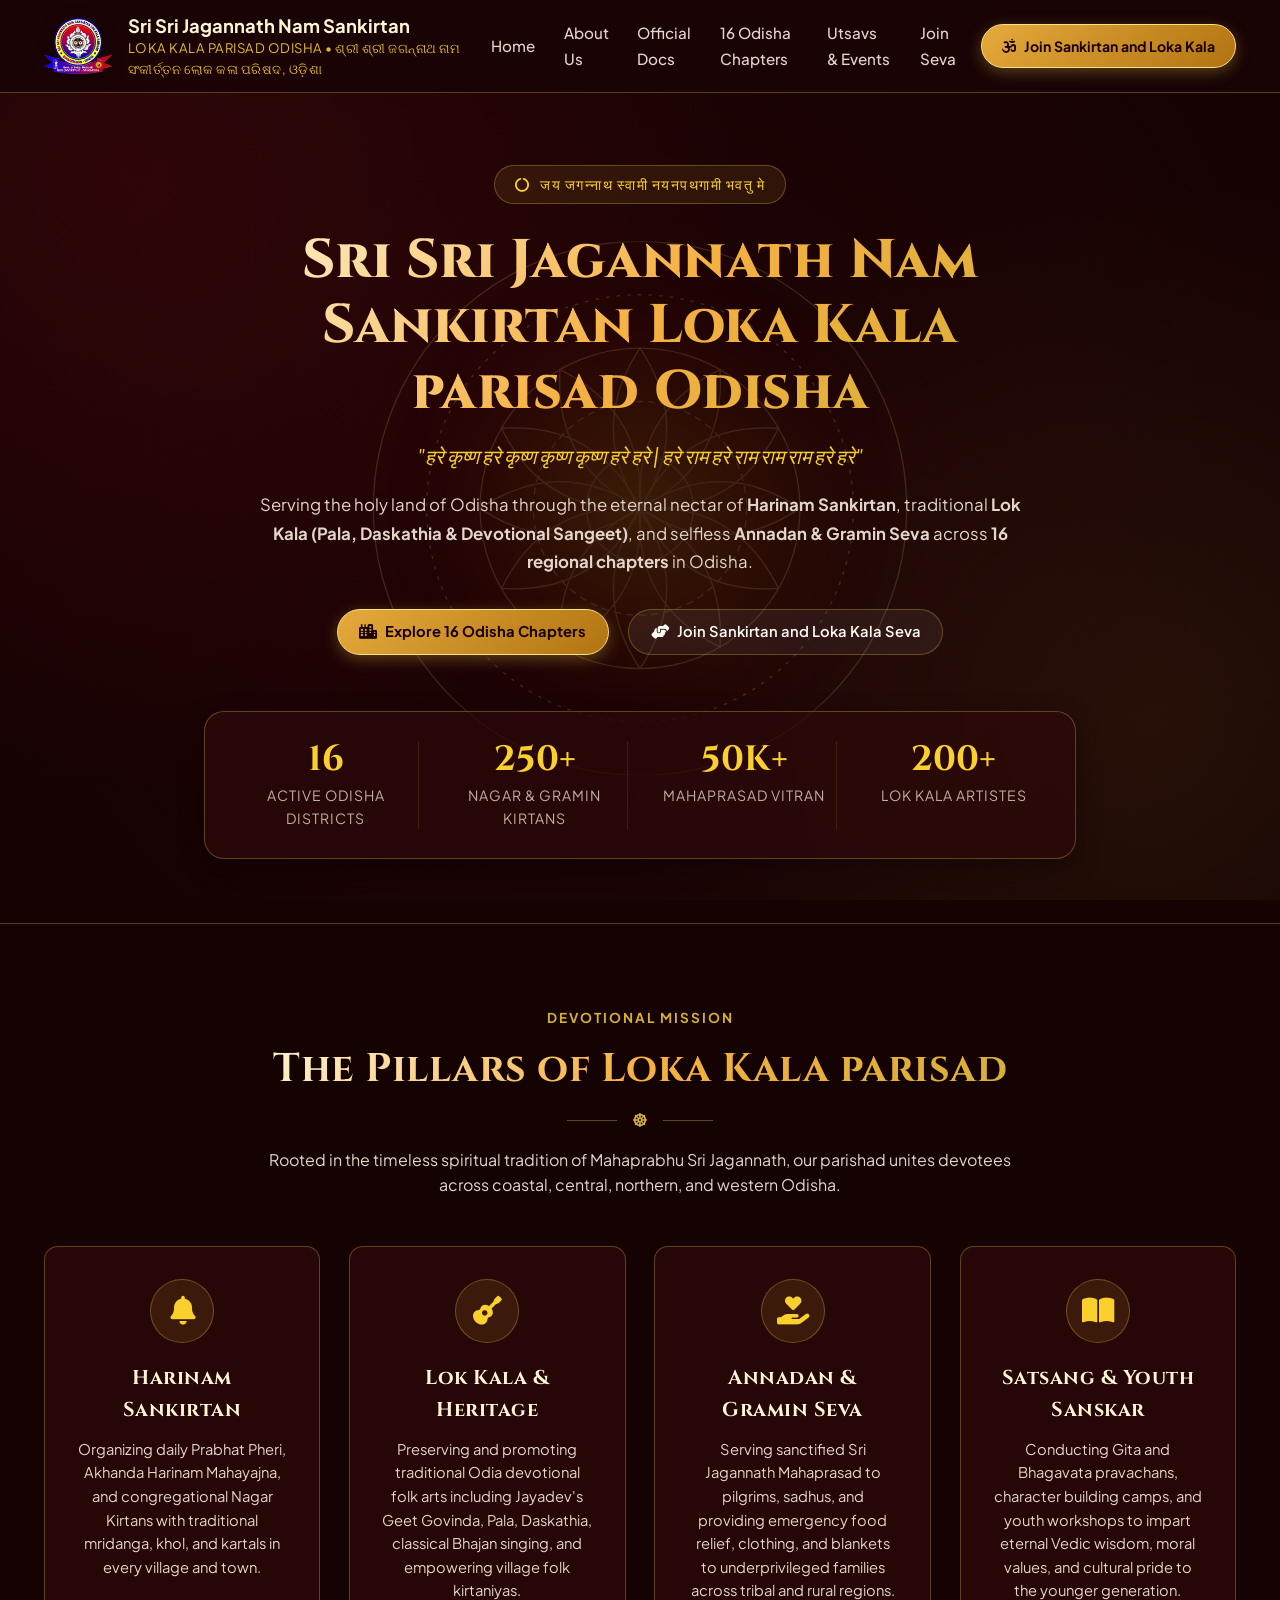
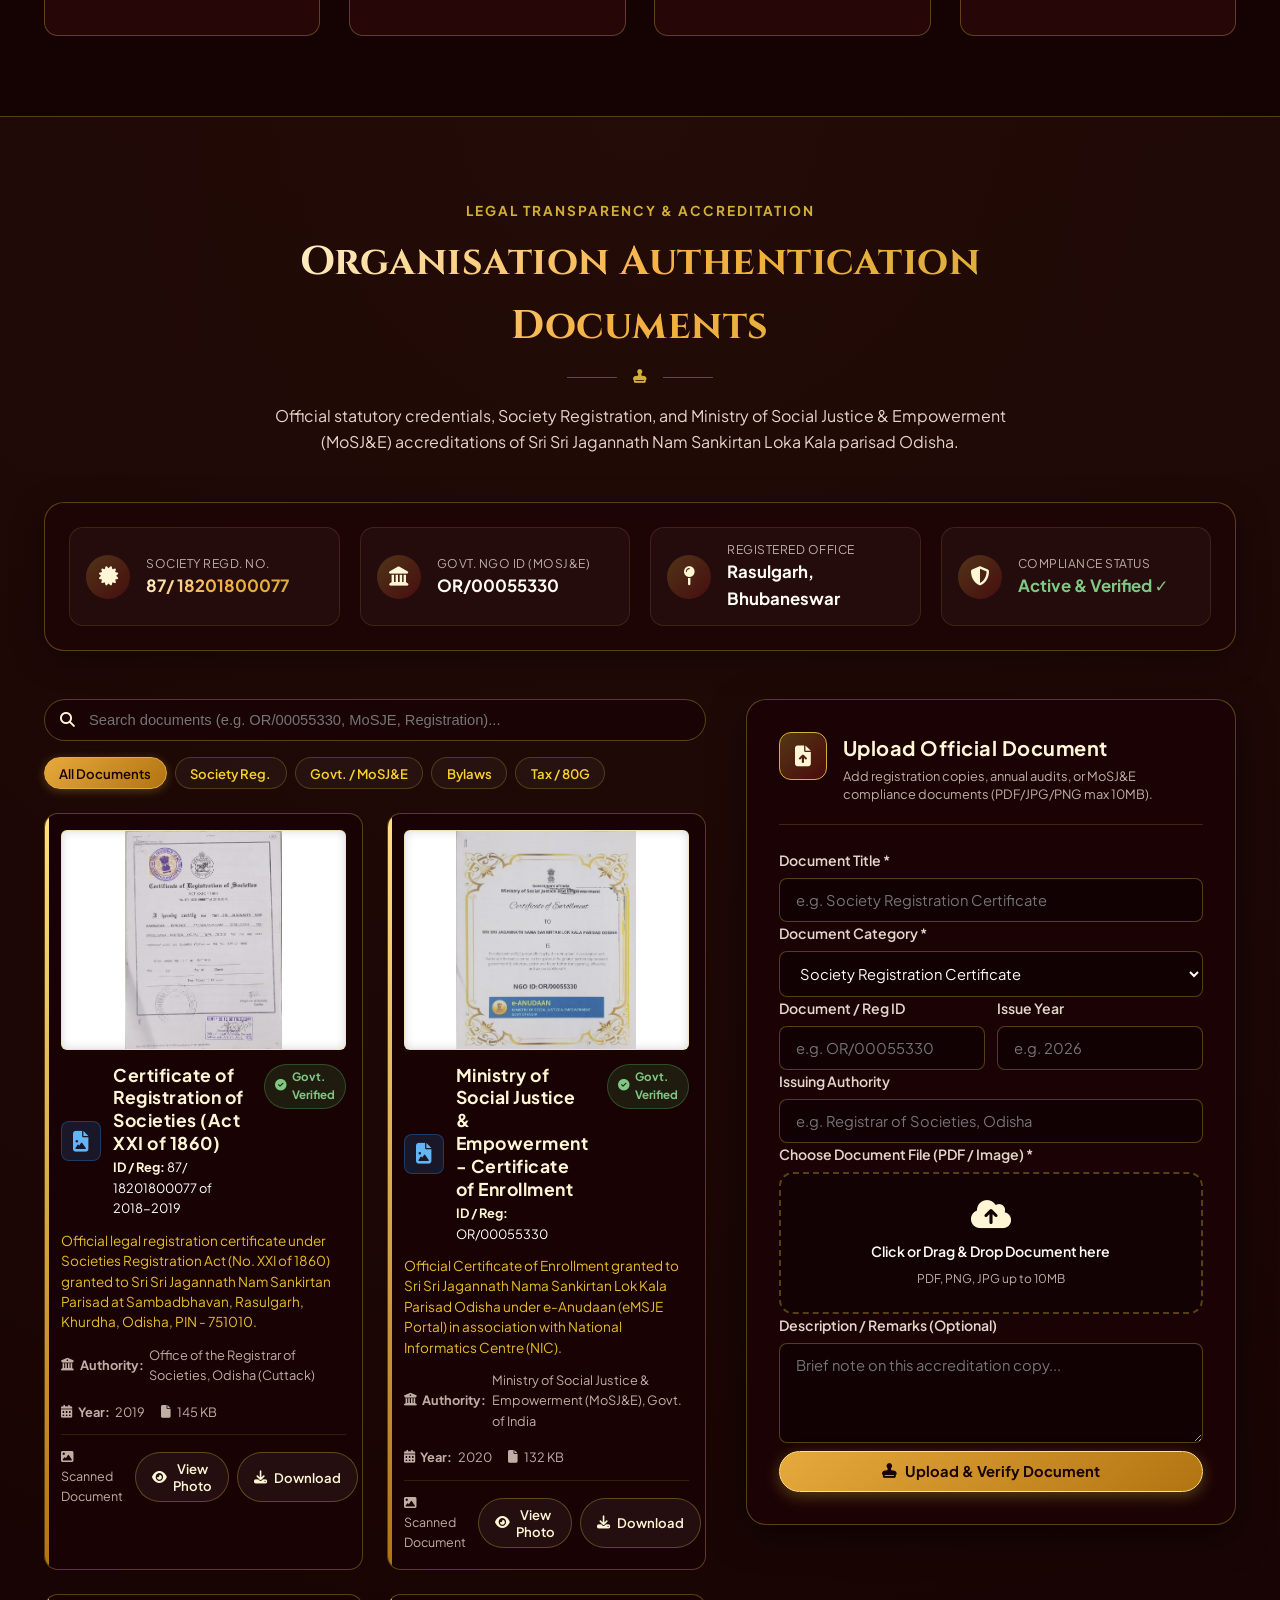
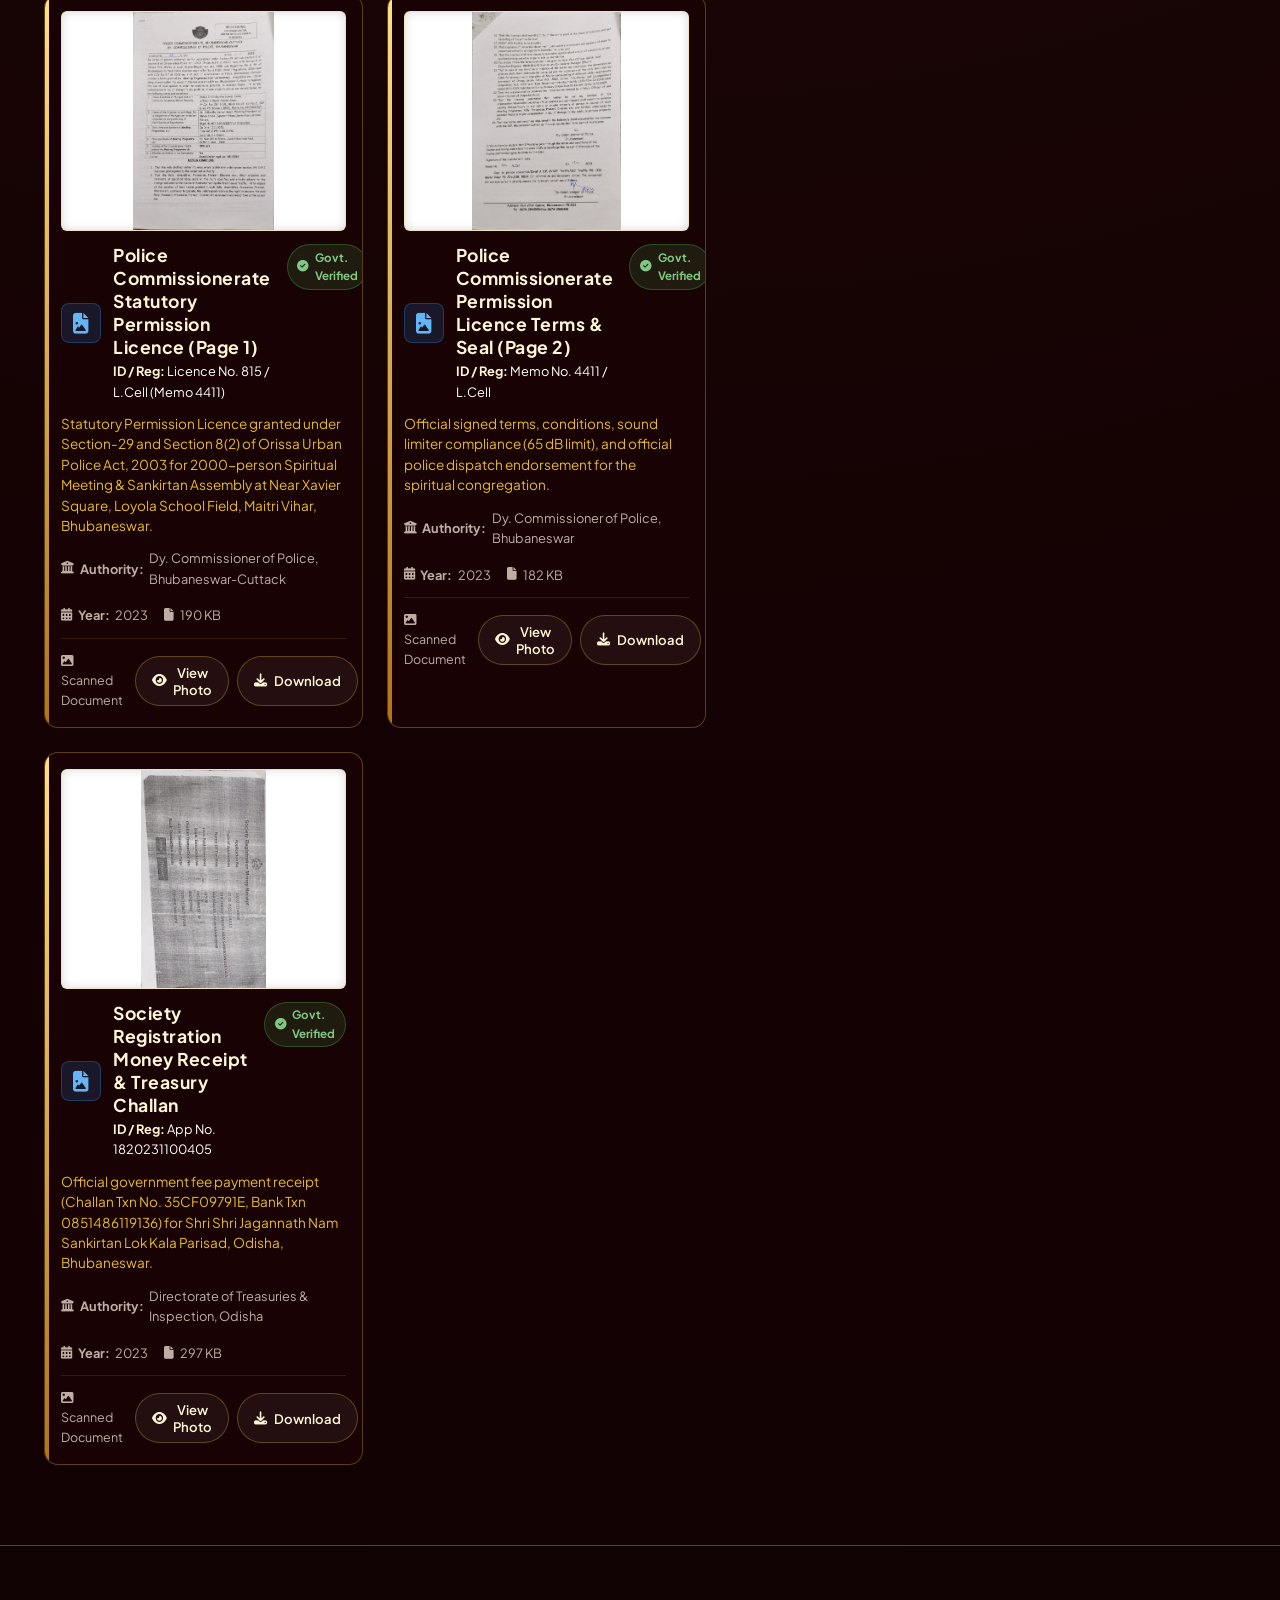
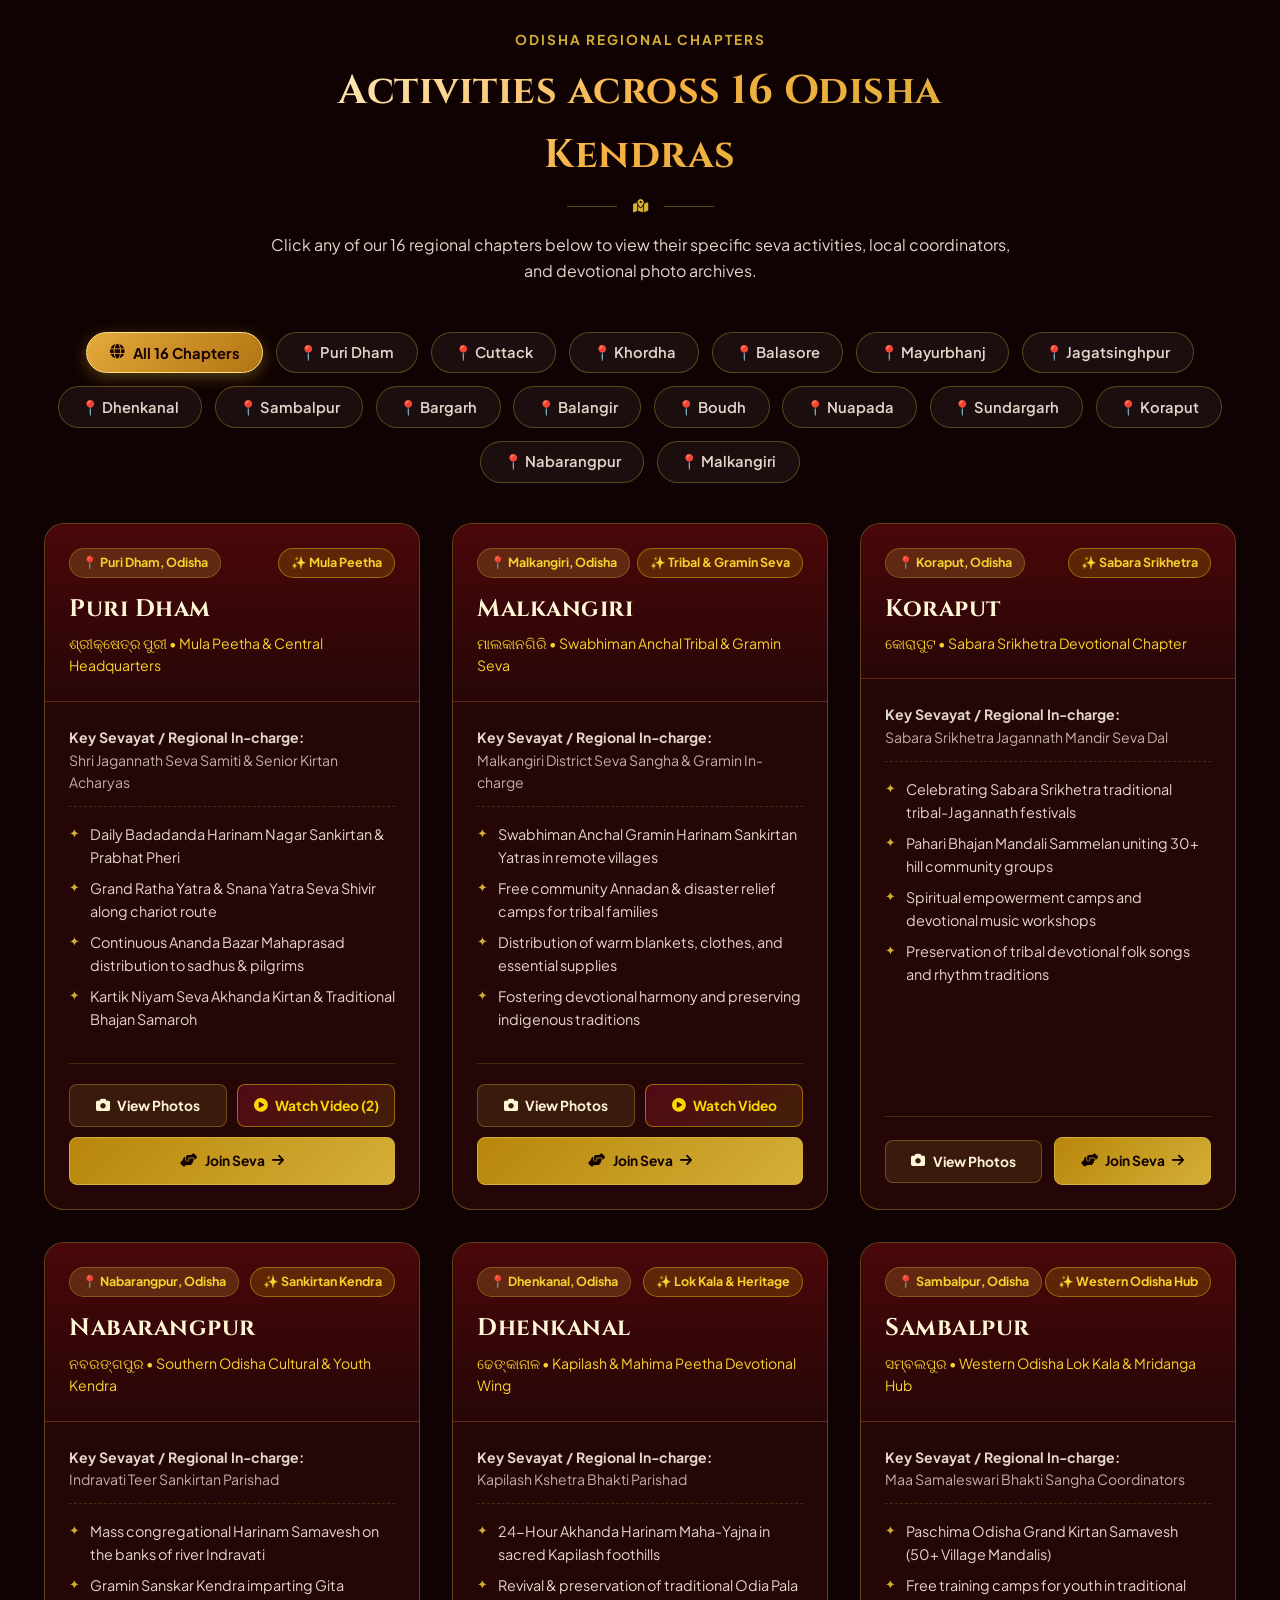
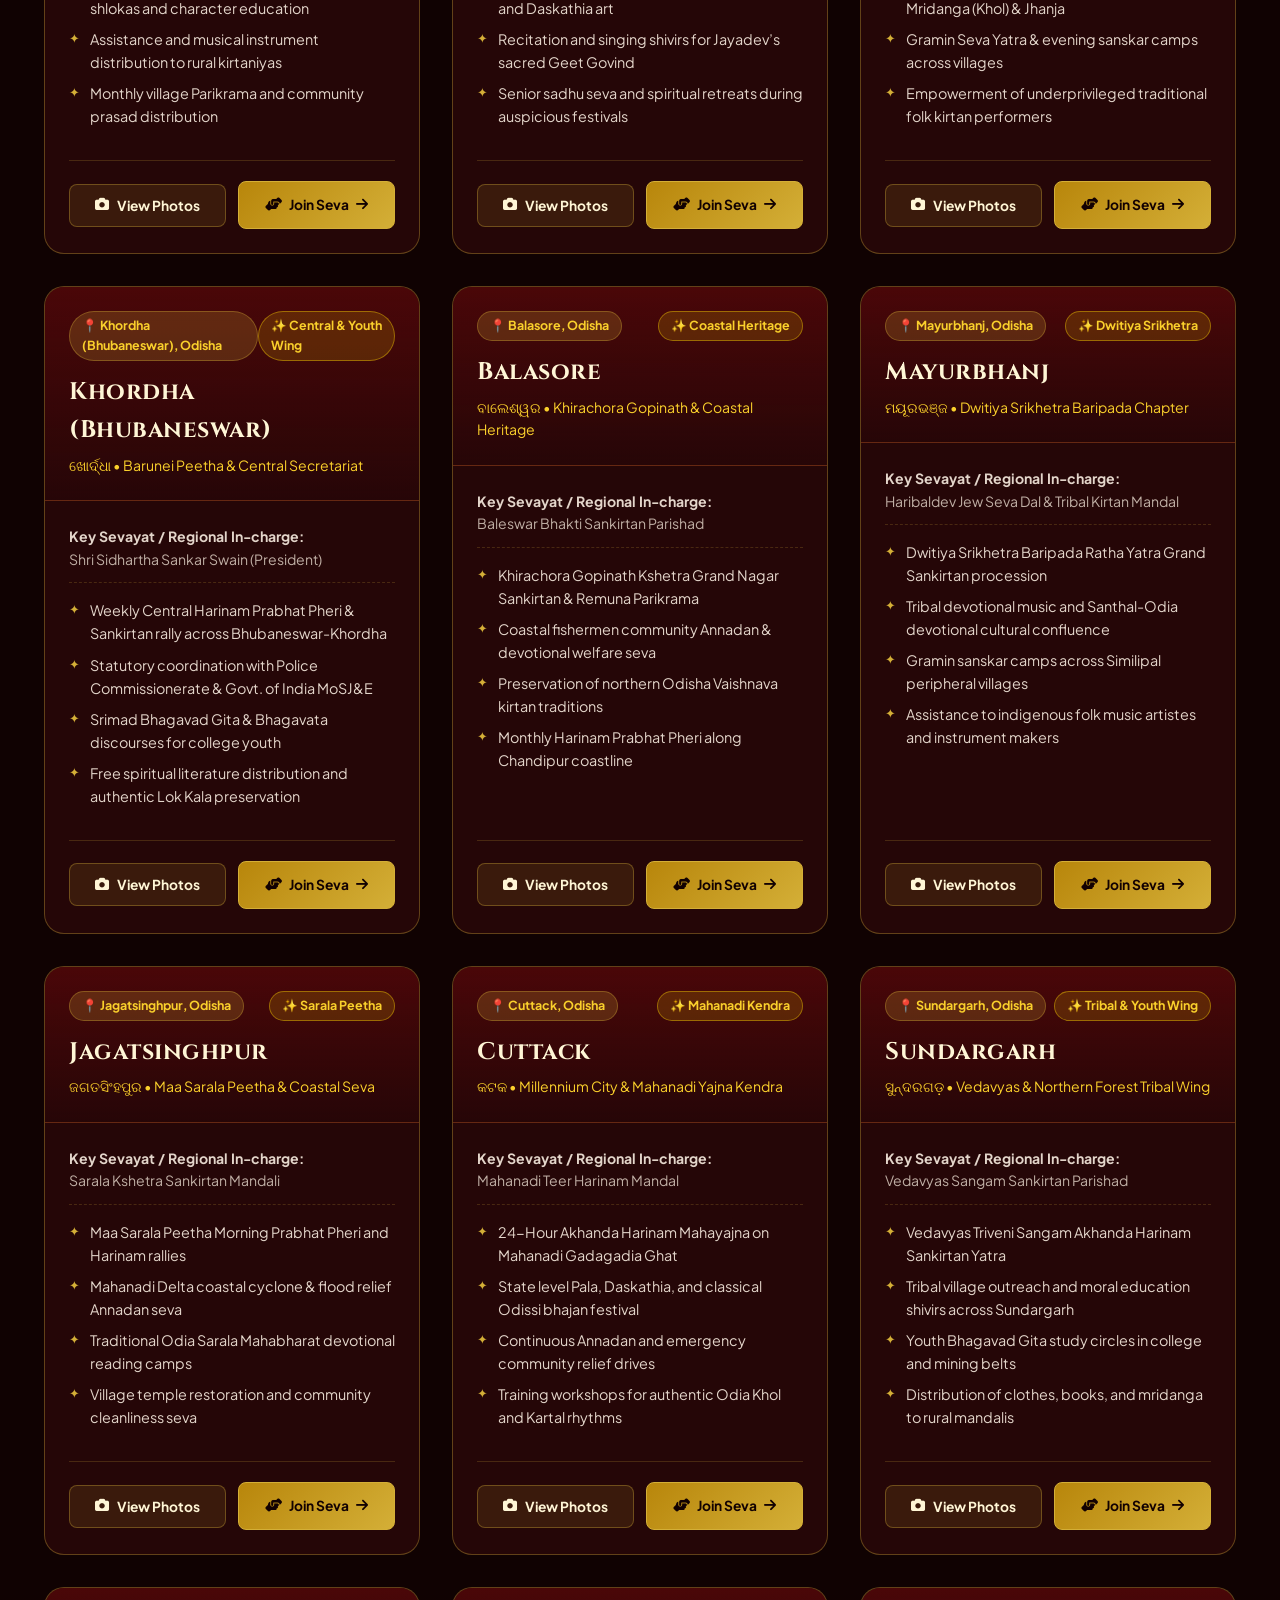
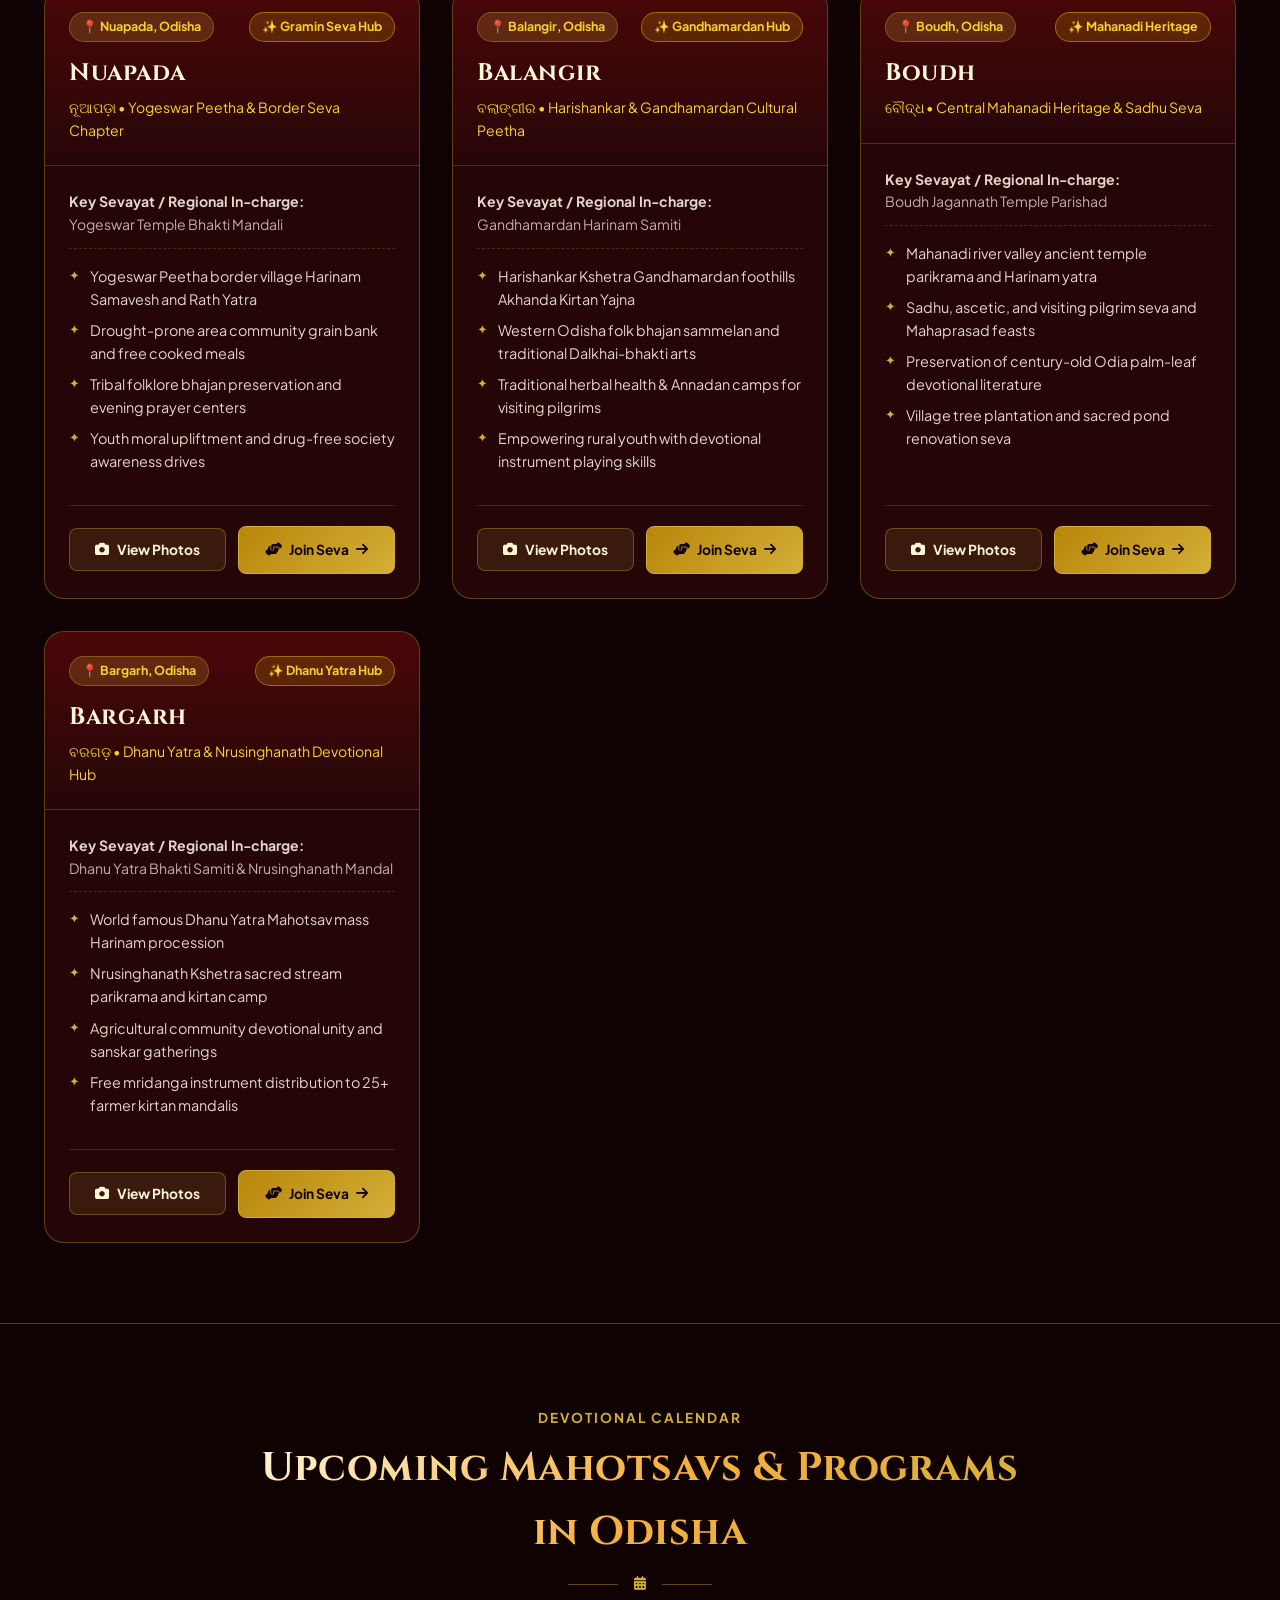
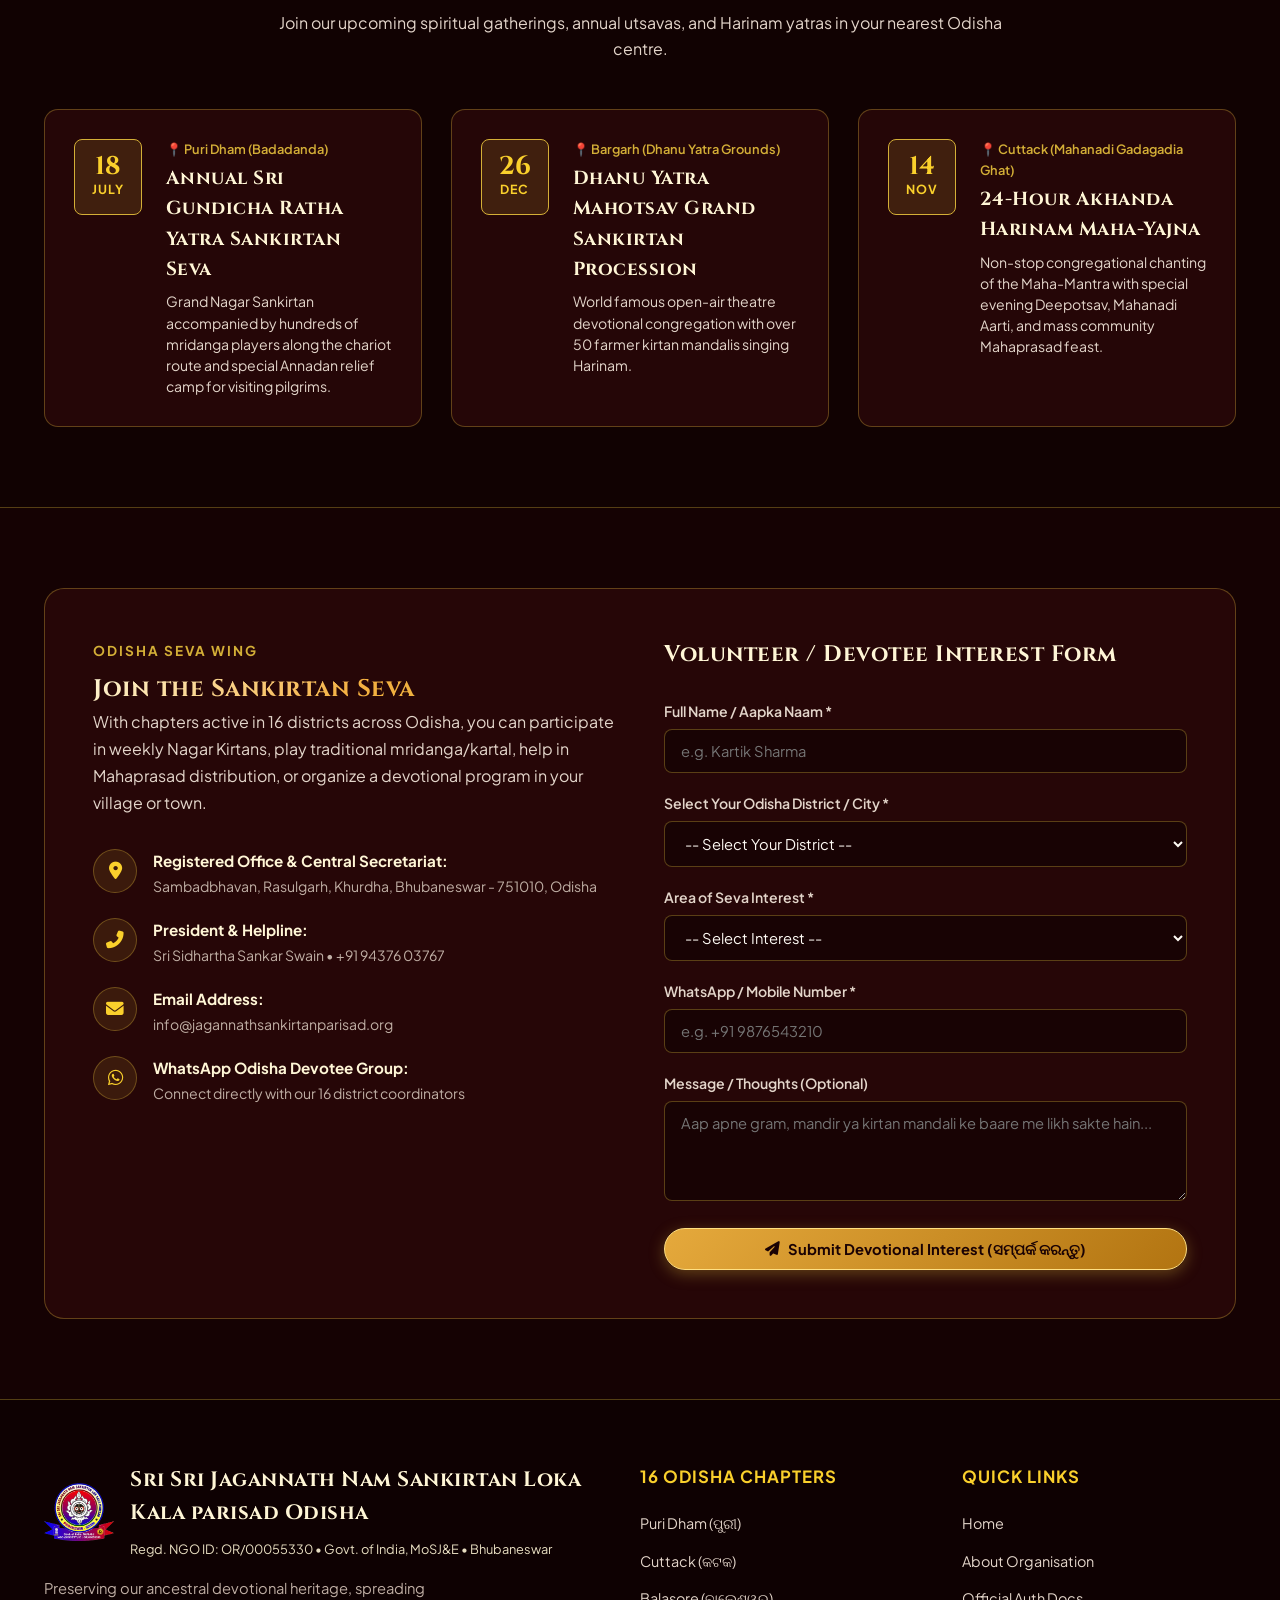
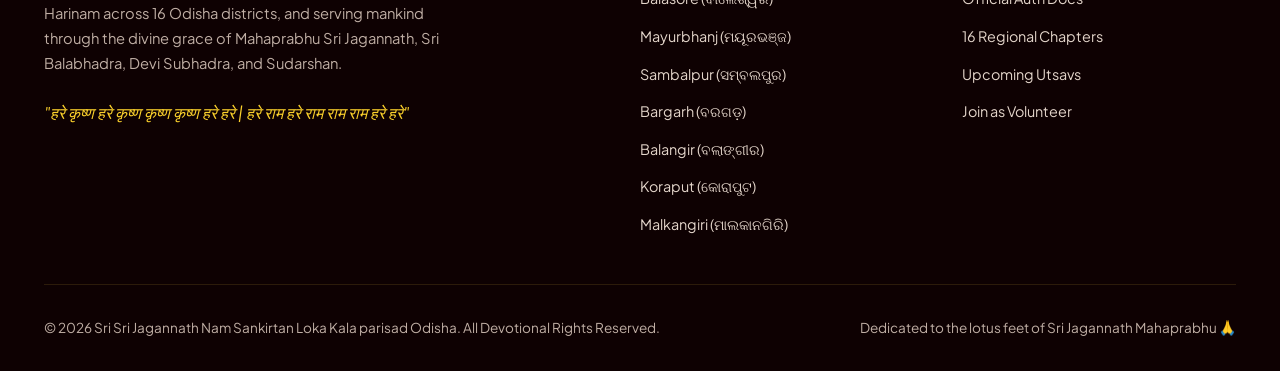
==== src/main/resources/static/index.html @ e6aefb95 "Initial commit: Sri Sri Jagannath Nam Sankirtan Loka Kala Parisad Odisha portal with 16 districts, a" ====
<!DOCTYPE html>
<html lang="en">
<head>
  <meta charset="UTF-8">
  <meta name="viewport" content="width=device-width, initial-scale=1.0">
  <meta name="description" content="Sri Sri Jagannath Nam Sankirtan Loka Kala parisad Odisha - Spiritual organisation catalogue showcasing Harinam Sankirtan, traditional Lok Kala, and community seva across 16 Odisha districts (Puri, Malkangiri, Koraput, Nabarangpur, Dhenkanal, Sambalpur, Khordha, Balasore, Mayurbhanj, Jagatsinghpur, Cuttack, Sundargarh, Nuapada, Balangir, Boudh, Bargarh).">
  <meta name="keywords" content="Jagannath, Sankirtan, Loka Kala, Odisha, Puri, Malkangiri, Koraput, Nabarangpur, Dhenkanal, Sambalpur, Khordha, Balasore, Mayurbhanj, Jagatsinghpur, Cuttack, Sundargarh, Nuapada, Balangir, Boudh, Bargarh">
  <meta http-equiv="Cache-Control" content="no-cache, no-store, must-revalidate">
  <meta http-equiv="Pragma" content="no-cache">
  <meta http-equiv="Expires" content="0">
  <title>Sri Sri Jagannath Nam Sankirtan Loka Kala parisad Odisha | 16 Odisha Chapters</title>
  
  <!-- Favicon -->
  <link rel="icon" type="image/png" href="assets/icons/official-logo.png">

  <!-- Google Fonts: Cinzel & Plus Jakarta Sans -->
  <link rel="preconnect" href="https://fonts.googleapis.com">
  <link rel="preconnect" href="https://fonts.gstatic.com" crossorigin>
  <link href="https://fonts.googleapis.com/css2?family=Cinzel:wght@600;700;800;900&family=Plus+Jakarta+Sans:wght@400;500;600;700&display=swap" rel="stylesheet">

  <!-- FontAwesome 6 for Icons -->
  <link rel="stylesheet" href="https://cdnjs.cloudflare.com/ajax/libs/font-awesome/6.5.1/css/all.min.css" integrity="sha512-DTOQO9RWCH3ppGqcWaEA1BIZOC6xxalwEsw9c2QQeAIftl+Vegovlnee1c9QX4TctnWMn13TZye+giMm8e2LwA==" crossorigin="anonymous" referrerpolicy="no-referrer" />

  <!-- Core Stylesheet -->
  <link rel="stylesheet" href="css/styles.css?v=20261108h">
</head>
<body>

  <!-- ======================================================================
       Site Header & Navigation
       ====================================================================== -->
  <header class="site-header" id="siteHeader">
    <div class="container header-inner">
      <a href="#home" class="brand-wrapper" aria-label="Sri Sri Jagannath Nam Sankirtan Loka Kala parisad Odisha Homepage">
        <img src="assets/icons/official-logo.png" alt="Sri Sri Jagannath Nam Sankirtan Lok Kala Parisad Odisha Emblem" class="brand-logo" width="68" height="56">
        <div class="brand-text-col">
          <span class="brand-title">Sri Sri Jagannath Nam Sankirtan</span>
          <span class="brand-subtitle">LOKA KALA PARISAD ODISHA • ଶ୍ରୀ ଶ୍ରୀ ଜଗନ୍ନାଥ ନାମ ସଂକୀର୍ତ୍ତନ ଲୋକ କଳା ପରିଷଦ, ଓଡ଼ିଶା</span>
        </div>
      </a>

      <!-- Desktop & Mobile Navigation Links -->
      <nav class="site-nav">
        <ul class="nav-links" id="navLinks">
          <li><a href="#home" class="nav-link">Home</a></li>
          <li><a href="#about" class="nav-link">About Us</a></li>
          <li><a href="#documents" class="nav-link">Official Docs</a></li>
          <li><a href="#cities" class="nav-link">16 Odisha Chapters</a></li>
          <li><a href="#events" class="nav-link">Utsavs & Events</a></li>
          <li><a href="#contact" class="nav-link">Join Seva</a></li>
        </ul>
      </nav>

      <div class="header-actions">
        <a href="#contact" class="btn-primary">
          <i class="fas fa-om"></i>
          <span>Join Sankirtan and Loka Kala</span>
        </a>
        <button type="button" class="mobile-menu-btn" id="mobileMenuBtn" aria-label="Toggle navigation menu">
          <i class="fas fa-bars"></i>
        </button>
      </div>
    </div>
  </header>

  <!-- ======================================================================
       Hero Section
       ====================================================================== -->
  <section class="hero-section" id="home">
    <img src="assets/images/hero-mandala.svg" alt="Sacred Mandala Background" class="hero-background-mandala" aria-hidden="true">

    <div class="container hero-content">
      <div class="sacred-badge">
        <i class="fas fa-circle-notch fa-spin"></i>
        <span>जय जगन्नाथ स्वामी नयनपथगामी भवतु मे</span>
      </div>

      <h1 class="hero-title text-gradient-gold">
        Sri Sri Jagannath Nam Sankirtan Loka Kala parisad Odisha
      </h1>

      <p class="hero-subhead">
        "हरे कृष्ण हरे कृष्ण कृष्ण कृष्ण हरे हरे | हरे राम हरे राम राम राम हरे हरे"
      </p>

      <p class="hero-description">
        Serving the holy land of Odisha through the eternal nectar of 
        <strong>Harinam Sankirtan</strong>, traditional <strong>Lok Kala (Pala, Daskathia & Devotional Sangeet)</strong>, 
        and selfless <strong>Annadan & Gramin Seva</strong> across <strong>16 regional chapters</strong> in Odisha.
      </p>

      <div class="hero-buttons">
        <a href="#cities" class="btn-primary">
          <i class="fas fa-city"></i>
          <span>Explore 16 Odisha Chapters</span>
        </a>
        <a href="#contact" class="btn-secondary">
          <i class="fas fa-hands-helping"></i>
          <span>Join Sankirtan and Loka Kala Seva</span>
        </a>
      </div>

      <!-- Quick Stats Counter -->
      <div class="hero-stats">
        <div class="stat-item">
          <span class="stat-number">16</span>
          <span class="stat-label">Active Odisha Districts</span>
        </div>
        <div class="stat-item">
          <span class="stat-number">250+</span>
          <span class="stat-label">Nagar & Gramin Kirtans</span>
        </div>
        <div class="stat-item">
          <span class="stat-number">50K+</span>
          <span class="stat-label">Mahaprasad Vitran</span>
        </div>
        <div class="stat-item">
          <span class="stat-number">200+</span>
          <span class="stat-label">Lok Kala Artistes</span>
        </div>
      </div>
    </div>
  </section>

  <!-- ======================================================================
       Pillars of Kalaparisad (About Section)
       ====================================================================== -->
  <section class="about-section" id="about">
    <div class="container">
      <div class="section-header">
        <span class="section-tag">Devotional Mission</span>
        <h2 class="section-title text-gradient-gold">The Pillars of Loka Kala parisad</h2>
        <div class="section-divider">
          <span></span>
          <i class="fas fa-dharmachakra"></i>
          <span></span>
        </div>
        <p class="section-desc">
          Rooted in the timeless spiritual tradition of Mahaprabhu Sri Jagannath, our parishad unites devotees 
          across coastal, central, northern, and western Odisha.
        </p>
      </div>

      <div class="pillars-grid">
        <!-- Pillar 1 -->
        <div class="pillar-card">
          <div class="pillar-icon-box">
            <i class="fas fa-bell"></i>
          </div>
          <h3 class="pillar-title">Harinam Sankirtan</h3>
          <p class="pillar-desc">
            Organizing daily Prabhat Pheri, Akhanda Harinam Mahayajna, and congregational Nagar Kirtans with 
            traditional mridanga, khol, and kartals in every village and town.
          </p>
        </div>

        <!-- Pillar 2 -->
        <div class="pillar-card">
          <div class="pillar-icon-box">
            <i class="fas fa-guitar"></i>
          </div>
          <h3 class="pillar-title">Lok Kala & Heritage</h3>
          <p class="pillar-desc">
            Preserving and promoting traditional Odia devotional folk arts including Jayadev's Geet Govinda, 
            Pala, Daskathia, classical Bhajan singing, and empowering village folk kirtaniyas.
          </p>
        </div>

        <!-- Pillar 3 -->
        <div class="pillar-card">
          <div class="pillar-icon-box">
            <i class="fas fa-hand-holding-heart"></i>
          </div>
          <h3 class="pillar-title">Annadan & Gramin Seva</h3>
          <p class="pillar-desc">
            Serving sanctified Sri Jagannath Mahaprasad to pilgrims, sadhus, and providing emergency food 
            relief, clothing, and blankets to underprivileged families across tribal and rural regions.
          </p>
        </div>

        <!-- Pillar 4 -->
        <div class="pillar-card">
          <div class="pillar-icon-box">
            <i class="fas fa-book-open"></i>
          </div>
          <h3 class="pillar-title">Satsang & Youth Sanskar</h3>
          <p class="pillar-desc">
            Conducting Gita and Bhagavata pravachans, character building camps, and youth workshops to impart 
            eternal Vedic wisdom, moral values, and cultural pride to the younger generation.
          </p>
        </div>
      </div>
    </div>
  </section>

  <!-- ======================================================================
       Organisation Authentication & Legal Documents Section
       ====================================================================== -->
  <section class="documents-section" id="documents">
    <div class="container">
      <div class="section-header">
        <span class="section-tag">Legal Transparency & Accreditation</span>
        <h2 class="section-title text-gradient-gold">Organisation Authentication Documents</h2>
        <div class="section-divider">
          <span></span>
          <i class="fas fa-stamp"></i>
          <span></span>
        </div>
        <p class="section-desc">
          Official statutory credentials, Society Registration, and Ministry of Social Justice & Empowerment (MoSJ&E) 
          accreditations of Sri Sri Jagannath Nam Sankirtan Loka Kala parisad Odisha.
        </p>
      </div>

      <!-- Registration Credentials Highlight Ribbon -->
      <div class="credential-ribbon">
        <div class="credential-item">
          <div class="cred-icon"><i class="fas fa-certificate"></i></div>
          <div class="cred-info">
            <span class="cred-label">Society Regd. No.</span>
            <strong class="cred-value text-gradient-gold">87/ 18201800077</strong>
          </div>
        </div>
        <div class="credential-item">
          <div class="cred-icon"><i class="fas fa-landmark"></i></div>
          <div class="cred-info">
            <span class="cred-label">Govt. NGO ID (MoSJ&E)</span>
            <strong class="cred-value">OR/00055330</strong>
          </div>
        </div>
        <div class="credential-item">
          <div class="cred-icon"><i class="fas fa-map-pin"></i></div>
          <div class="cred-info">
            <span class="cred-label">Registered Office</span>
            <strong class="cred-value">Rasulgarh, Bhubaneswar</strong>
          </div>
        </div>
        <div class="credential-item">
          <div class="cred-icon"><i class="fas fa-shield-alt"></i></div>
          <div class="cred-info">
            <span class="cred-label">Compliance Status</span>
            <strong class="cred-value" style="color: #81C784;">Active & Verified ✓</strong>
          </div>
        </div>
      </div>

      <!-- Main Layout: Document Archive on Left, Upload Portal on Right -->
      <div class="documents-layout">
        <!-- Left: Documents Explorer & Cards Grid -->
        <div class="docs-explorer">
          <div class="docs-toolbar">
            <div class="doc-search-box">
              <i class="fas fa-search"></i>
              <input type="text" id="docSearchInput" placeholder="Search documents (e.g. OR/00055330, MoSJE, Registration)..." aria-label="Search documents">
            </div>
            <div class="doc-filter-pills" id="docCategoryFilters">
              <button type="button" class="doc-pill active" data-category="all">All Documents</button>
              <button type="button" class="doc-pill" data-category="registration">Society Reg.</button>
              <button type="button" class="doc-pill" data-category="government">Govt. / MoSJ&E</button>
              <button type="button" class="doc-pill" data-category="bylaws">Bylaws</button>
              <button type="button" class="doc-pill" data-category="tax">Tax / 80G</button>
            </div>
          </div>

          <div class="docs-grid" id="docsGrid">
            <!-- 1. Society Registration Certificate -->
            <article class="doc-card" data-id="1">
              <div class="doc-thumbnail-wrap" onclick="openDocDetails(1)" title="Click to view full certificate photo: Certificate of Registration of Societies (Act XXI of 1860)">
                <img src="assets/docs/society-registration-certificate.jpg" alt="Certificate of Registration of Societies (Act XXI of 1860)" class="doc-thumbnail-img" loading="eager">
                <div class="doc-zoom-overlay">
                  <i class="fas fa-search-plus"></i>
                  <span>Click to View Full Photo</span>
                </div>
              </div>
              <div class="doc-card-body">
                <div class="doc-card-top">
                  <div class="doc-type-box">
                    <div class="doc-icon-badge image-type">
                      <i class="fas fa-file-image"></i>
                    </div>
                    <div>
                      <h4 class="doc-title">Certificate of Registration of Societies (Act XXI of 1860)</h4>
                      <div style="font-size: 0.8rem; color: var(--gold-light); margin-top: 0.15rem;">
                        <strong>ID / Reg:</strong> <span style="color: #FFF;">87/ 18201800077 of 2018-2019</span>
                      </div>
                    </div>
                  </div>
                  <span class="doc-badge-verified">
                    <i class="fas fa-check-circle"></i> Govt. Verified
                  </span>
                </div>
                <p class="doc-desc">Official legal registration certificate under Societies Registration Act (No. XXI of 1860) granted to Sri Sri Jagannath Nam Sankirtan Parisad at Sambadbhavan, Rasulgarh, Khurdha, Odisha, PIN - 751010.</p>
                <div class="doc-meta">
                  <span><i class="fas fa-university"></i> <strong>Authority:</strong> Office of the Registrar of Societies, Odisha (Cuttack)</span>
                  <span><i class="fas fa-calendar-alt"></i> <strong>Year:</strong> 2019</span>
                  <span><i class="fas fa-file"></i> 145 KB</span>
                </div>
                <div class="doc-card-actions">
                  <span class="doc-file-info">
                    <i class="fas fa-image"></i> Scanned Document
                  </span>
                  <div style="display: flex; gap: 0.5rem;">
                    <button type="button" class="doc-btn-view" onclick="openDocDetails(1)">
                      <i class="fas fa-eye"></i> View Photo
                    </button>
                    <a href="assets/docs/society-registration-certificate.jpg" target="_blank" download class="doc-btn-view" style="text-decoration: none;">
                      <i class="fas fa-download"></i> Download
                    </a>
                  </div>
                </div>
              </div>
            </article>

            <!-- 2. Ministry of Social Justice & Empowerment -->
            <article class="doc-card" data-id="2">
              <div class="doc-thumbnail-wrap" onclick="openDocDetails(2)" title="Click to view full certificate photo: Ministry of Social Justice & Empowerment - Certificate of Enrollment">
                <img src="assets/docs/mosje-certificate-of-enrollment.jpg" alt="Ministry of Social Justice & Empowerment - Certificate of Enrollment" class="doc-thumbnail-img" loading="eager">
                <div class="doc-zoom-overlay">
                  <i class="fas fa-search-plus"></i>
                  <span>Click to View Full Photo</span>
                </div>
              </div>
              <div class="doc-card-body">
                <div class="doc-card-top">
                  <div class="doc-type-box">
                    <div class="doc-icon-badge image-type">
                      <i class="fas fa-file-image"></i>
                    </div>
                    <div>
                      <h4 class="doc-title">Ministry of Social Justice & Empowerment - Certificate of Enrollment</h4>
                      <div style="font-size: 0.8rem; color: var(--gold-light); margin-top: 0.15rem;">
                        <strong>ID / Reg:</strong> <span style="color: #FFF;">OR/00055330</span>
                      </div>
                    </div>
                  </div>
                  <span class="doc-badge-verified">
                    <i class="fas fa-check-circle"></i> Govt. Verified
                  </span>
                </div>
                <p class="doc-desc">Official Certificate of Enrollment granted to Sri Sri Jagannath Nama Sankirtan Lok Kala Parisad Odisha under e-Anudaan (eMSJE Portal) in association with National Informatics Centre (NIC).</p>
                <div class="doc-meta">
                  <span><i class="fas fa-university"></i> <strong>Authority:</strong> Ministry of Social Justice & Empowerment (MoSJ&E), Govt. of India</span>
                  <span><i class="fas fa-calendar-alt"></i> <strong>Year:</strong> 2020</span>
                  <span><i class="fas fa-file"></i> 132 KB</span>
                </div>
                <div class="doc-card-actions">
                  <span class="doc-file-info">
                    <i class="fas fa-image"></i> Scanned Document
                  </span>
                  <div style="display: flex; gap: 0.5rem;">
                    <button type="button" class="doc-btn-view" onclick="openDocDetails(2)">
                      <i class="fas fa-eye"></i> View Photo
                    </button>
                    <a href="assets/docs/mosje-certificate-of-enrollment.jpg" target="_blank" download class="doc-btn-view" style="text-decoration: none;">
                      <i class="fas fa-download"></i> Download
                    </a>
                  </div>
                </div>
              </div>
            </article>

            <!-- 3. Police Commissionerate Statutory Permission Licence (Page 1) -->
            <article class="doc-card" data-id="3">
              <div class="doc-thumbnail-wrap" onclick="openDocDetails(3)" title="Click to view full certificate photo: Police Commissionerate Statutory Permission Licence (Page 1)">
                <img src="assets/docs/police-commissionerate-license-p1.jpg" alt="Police Commissionerate Statutory Permission Licence (Page 1)" class="doc-thumbnail-img" loading="eager">
                <div class="doc-zoom-overlay">
                  <i class="fas fa-search-plus"></i>
                  <span>Click to View Full Photo</span>
                </div>
              </div>
              <div class="doc-card-body">
                <div class="doc-card-top">
                  <div class="doc-type-box">
                    <div class="doc-icon-badge image-type">
                      <i class="fas fa-file-image"></i>
                    </div>
                    <div>
                      <h4 class="doc-title">Police Commissionerate Statutory Permission Licence (Page 1)</h4>
                      <div style="font-size: 0.8rem; color: var(--gold-light); margin-top: 0.15rem;">
                        <strong>ID / Reg:</strong> <span style="color: #FFF;">Licence No. 815 / L.Cell (Memo 4411)</span>
                      </div>
                    </div>
                  </div>
                  <span class="doc-badge-verified">
                    <i class="fas fa-check-circle"></i> Govt. Verified
                  </span>
                </div>
                <p class="doc-desc">Statutory Permission Licence granted under Section-29 and Section 8(2) of Orissa Urban Police Act, 2003 for 2000-person Spiritual Meeting & Sankirtan Assembly at Near Xavier Square, Loyola School Field, Maitri Vihar, Bhubaneswar.</p>
                <div class="doc-meta">
                  <span><i class="fas fa-university"></i> <strong>Authority:</strong> Dy. Commissioner of Police, Bhubaneswar-Cuttack</span>
                  <span><i class="fas fa-calendar-alt"></i> <strong>Year:</strong> 2023</span>
                  <span><i class="fas fa-file"></i> 190 KB</span>
                </div>
                <div class="doc-card-actions">
                  <span class="doc-file-info">
                    <i class="fas fa-image"></i> Scanned Document
                  </span>
                  <div style="display: flex; gap: 0.5rem;">
                    <button type="button" class="doc-btn-view" onclick="openDocDetails(3)">
                      <i class="fas fa-eye"></i> View Photo
                    </button>
                    <a href="assets/docs/police-commissionerate-license-p1.jpg" target="_blank" download class="doc-btn-view" style="text-decoration: none;">
                      <i class="fas fa-download"></i> Download
                    </a>
                  </div>
                </div>
              </div>
            </article>

            <!-- 4. Police Commissionerate Permission Licence Terms & Seal (Page 2) -->
            <article class="doc-card" data-id="4">
              <div class="doc-thumbnail-wrap" onclick="openDocDetails(4)" title="Click to view full certificate photo: Police Commissionerate Permission Licence Terms & Seal (Page 2)">
                <img src="assets/docs/police-commissionerate-license-p2.jpg" alt="Police Commissionerate Permission Licence Terms & Seal (Page 2)" class="doc-thumbnail-img" loading="eager">
                <div class="doc-zoom-overlay">
                  <i class="fas fa-search-plus"></i>
                  <span>Click to View Full Photo</span>
                </div>
              </div>
              <div class="doc-card-body">
                <div class="doc-card-top">
                  <div class="doc-type-box">
                    <div class="doc-icon-badge image-type">
                      <i class="fas fa-file-image"></i>
                    </div>
                    <div>
                      <h4 class="doc-title">Police Commissionerate Permission Licence Terms & Seal (Page 2)</h4>
                      <div style="font-size: 0.8rem; color: var(--gold-light); margin-top: 0.15rem;">
                        <strong>ID / Reg:</strong> <span style="color: #FFF;">Memo No. 4411 / L.Cell</span>
                      </div>
                    </div>
                  </div>
                  <span class="doc-badge-verified">
                    <i class="fas fa-check-circle"></i> Govt. Verified
                  </span>
                </div>
                <p class="doc-desc">Official signed terms, conditions, sound limiter compliance (65 dB limit), and official police dispatch endorsement for the spiritual congregation.</p>
                <div class="doc-meta">
                  <span><i class="fas fa-university"></i> <strong>Authority:</strong> Dy. Commissioner of Police, Bhubaneswar</span>
                  <span><i class="fas fa-calendar-alt"></i> <strong>Year:</strong> 2023</span>
                  <span><i class="fas fa-file"></i> 182 KB</span>
                </div>
                <div class="doc-card-actions">
                  <span class="doc-file-info">
                    <i class="fas fa-image"></i> Scanned Document
                  </span>
                  <div style="display: flex; gap: 0.5rem;">
                    <button type="button" class="doc-btn-view" onclick="openDocDetails(4)">
                      <i class="fas fa-eye"></i> View Photo
                    </button>
                    <a href="assets/docs/police-commissionerate-license-p2.jpg" target="_blank" download class="doc-btn-view" style="text-decoration: none;">
                      <i class="fas fa-download"></i> Download
                    </a>
                  </div>
                </div>
              </div>
            </article>

            <!-- 5. Society Registration Money Receipt & Treasury Challan -->
            <article class="doc-card" data-id="5">
              <div class="doc-thumbnail-wrap" onclick="openDocDetails(5)" title="Click to view full certificate photo: Society Registration Money Receipt & Treasury Challan">
                <img src="assets/docs/society-registration-money-receipt.jpg" alt="Society Registration Money Receipt & Treasury Challan" class="doc-thumbnail-img" loading="eager">
                <div class="doc-zoom-overlay">
                  <i class="fas fa-search-plus"></i>
                  <span>Click to View Full Photo</span>
                </div>
              </div>
              <div class="doc-card-body">
                <div class="doc-card-top">
                  <div class="doc-type-box">
                    <div class="doc-icon-badge image-type">
                      <i class="fas fa-file-image"></i>
                    </div>
                    <div>
                      <h4 class="doc-title">Society Registration Money Receipt & Treasury Challan</h4>
                      <div style="font-size: 0.8rem; color: var(--gold-light); margin-top: 0.15rem;">
                        <strong>ID / Reg:</strong> <span style="color: #FFF;">App No. 1820231100405</span>
                      </div>
                    </div>
                  </div>
                  <span class="doc-badge-verified">
                    <i class="fas fa-check-circle"></i> Govt. Verified
                  </span>
                </div>
                <p class="doc-desc">Official government fee payment receipt (Challan Txn No. 35CF09791E, Bank Txn 0851486119136) for Shri Shri Jagannath Nam Sankirtan Lok Kala Parisad, Odisha, Bhubaneswar.</p>
                <div class="doc-meta">
                  <span><i class="fas fa-university"></i> <strong>Authority:</strong> Directorate of Treasuries & Inspection, Odisha</span>
                  <span><i class="fas fa-calendar-alt"></i> <strong>Year:</strong> 2023</span>
                  <span><i class="fas fa-file"></i> 297 KB</span>
                </div>
                <div class="doc-card-actions">
                  <span class="doc-file-info">
                    <i class="fas fa-image"></i> Scanned Document
                  </span>
                  <div style="display: flex; gap: 0.5rem;">
                    <button type="button" class="doc-btn-view" onclick="openDocDetails(5)">
                      <i class="fas fa-eye"></i> View Photo
                    </button>
                    <a href="assets/docs/society-registration-money-receipt.jpg" target="_blank" download class="doc-btn-view" style="text-decoration: none;">
                      <i class="fas fa-download"></i> Download
                    </a>
                  </div>
                </div>
              </div>
            </article>
          </div>
        </div>

        <!-- Right: Secure Document Upload Portal -->
        <div class="docs-upload-panel">
          <div class="upload-panel-card">
            <div class="upload-panel-header">
              <div class="upload-icon-box">
                <i class="fas fa-file-upload"></i>
              </div>
              <div>
                <h3 class="upload-panel-title">Upload Official Document</h3>
                <p class="upload-panel-sub">Add registration copies, annual audits, or MoSJ&E compliance documents (PDF/JPG/PNG max 10MB).</p>
              </div>
            </div>

            <form id="docUploadForm" class="doc-upload-form">
              <div class="form-group">
                <label for="docTitle" class="form-label">Document Title *</label>
                <input type="text" id="docTitle" class="form-input" placeholder="e.g. Society Registration Certificate" required>
              </div>

              <div class="form-group">
                <label for="docCategory" class="form-label">Document Category *</label>
                <select id="docCategory" class="form-select" required>
                  <option value="registration">Society Registration Certificate</option>
                  <option value="government">Govt. of India / MoSJ&E / NITI Aayog</option>
                  <option value="bylaws">Parishad Bylaws & Constitution</option>
                  <option value="tax">Tax Exemption (12A / 80G)</option>
                  <option value="audit">Audit & Annual Financial Return</option>
                  <option value="gazette">Official Notification & Gazette</option>
                </select>
              </div>

              <div class="form-row" style="display: grid; grid-template-columns: 1fr 1fr; gap: 0.75rem;">
                <div class="form-group">
                  <label for="docNumber" class="form-label">Document / Reg ID</label>
                  <input type="text" id="docNumber" class="form-input" placeholder="e.g. OR/00055330">
                </div>
                <div class="form-group">
                  <label for="docYear" class="form-label">Issue Year</label>
                  <input type="text" id="docYear" class="form-input" placeholder="e.g. 2026">
                </div>
              </div>

              <div class="form-group">
                <label for="docAuthority" class="form-label">Issuing Authority</label>
                <input type="text" id="docAuthority" class="form-input" placeholder="e.g. Registrar of Societies, Odisha">
              </div>

              <div class="form-group">
                <label class="form-label">Choose Document File (PDF / Image) *</label>
                <div class="file-dropzone" id="docDropzone">
                  <input type="file" id="docFileInput" accept=".pdf,.png,.jpg,.jpeg" style="display: none;" required>
                  <i class="fas fa-cloud-upload-alt dropzone-icon"></i>
                  <span class="dropzone-text" id="dropzoneText">Click or Drag & Drop Document here</span>
                  <span class="dropzone-hint">PDF, PNG, JPG up to 10MB</span>
                </div>
              </div>

              <div class="form-group">
                <label for="docDescription" class="form-label">Description / Remarks (Optional)</label>
                <textarea id="docDescription" class="form-textarea" rows="2" placeholder="Brief note on this accreditation copy..."></textarea>
              </div>

              <button type="submit" class="btn-primary" id="docUploadSubmitBtn" style="width: 100%; justify-content: center; margin-top: 0.5rem;">
                <i class="fas fa-stamp"></i>
                <span>Upload & Verify Document</span>
              </button>
            </form>
          </div>
        </div>
      </div>
    </div>
  </section>

  <!-- ======================================================================
       Odisha Chapters Showcase Section (All 16 Districts)
       ====================================================================== -->
  <section class="cities-section" id="cities">
    <div class="container">
      <div class="section-header">
        <span class="section-tag">Odisha Regional Chapters</span>
        <h2 class="section-title text-gradient-gold">Activities across 16 Odisha Kendras</h2>
        <div class="section-divider">
          <span></span>
          <i class="fas fa-map-marked-alt"></i>
          <span></span>
        </div>
        <p class="section-desc">
          Click any of our 16 regional chapters below to view their specific seva activities, local coordinators, 
          and devotional photo archives.
        </p>
      </div>

      <!-- City Navigation Filter Tabs -->
      <nav class="city-nav-tabs" id="cityNavTabs" aria-label="Odisha city filter tabs">
        <button type="button" class="city-tab-btn active" data-city="all">
          <i class="fas fa-globe"></i>
          <span>All 16 Chapters</span>
        </button>
        <button type="button" class="city-tab-btn" data-city="puri">
          <span>📍 Puri Dham</span>
        </button>
        <button type="button" class="city-tab-btn" data-city="cuttack">
          <span>📍 Cuttack</span>
        </button>
        <button type="button" class="city-tab-btn" data-city="khordha">
          <span>📍 Khordha</span>
        </button>
        <button type="button" class="city-tab-btn" data-city="balasore">
          <span>📍 Balasore</span>
        </button>
        <button type="button" class="city-tab-btn" data-city="mayurbhanj">
          <span>📍 Mayurbhanj</span>
        </button>
        <button type="button" class="city-tab-btn" data-city="jagatsinghpur">
          <span>📍 Jagatsinghpur</span>
        </button>
        <button type="button" class="city-tab-btn" data-city="dhenkanal">
          <span>📍 Dhenkanal</span>
        </button>
        <button type="button" class="city-tab-btn" data-city="sambalpur">
          <span>📍 Sambalpur</span>
        </button>
        <button type="button" class="city-tab-btn" data-city="bargarh">
          <span>📍 Bargarh</span>
        </button>
        <button type="button" class="city-tab-btn" data-city="balangir">
          <span>📍 Balangir</span>
        </button>
        <button type="button" class="city-tab-btn" data-city="boudh">
          <span>📍 Boudh</span>
        </button>
        <button type="button" class="city-tab-btn" data-city="nuapada">
          <span>📍 Nuapada</span>
        </button>
        <button type="button" class="city-tab-btn" data-city="sundargarh">
          <span>📍 Sundargarh</span>
        </button>
        <button type="button" class="city-tab-btn" data-city="koraput">
          <span>📍 Koraput</span>
        </button>
        <button type="button" class="city-tab-btn" data-city="nabrangpur">
          <span>📍 Nabarangpur</span>
        </button>
        <button type="button" class="city-tab-btn" data-city="malkangiri">
          <span>📍 Malkangiri</span>
        </button>
      </nav>

      <!-- City Cards Dynamic Grid -->
      <div class="cities-grid" id="citiesGrid">
        <!-- Rendered dynamically by app.js or fetched from Spring Boot API -->
      </div>
    </div>
  </section>

  <!-- ======================================================================
       Upcoming Events & Utsavs Section
       ====================================================================== -->
  <section class="events-section" id="events">
    <div class="container">
      <div class="section-header">
        <span class="section-tag">Devotional Calendar</span>
        <h2 class="section-title text-gradient-gold">Upcoming Mahotsavs & Programs in Odisha</h2>
        <div class="section-divider">
          <span></span>
          <i class="fas fa-calendar-alt"></i>
          <span></span>
        </div>
        <p class="section-desc">
          Join our upcoming spiritual gatherings, annual utsavas, and Harinam yatras in your nearest Odisha centre.
        </p>
      </div>

      <div class="events-timeline">
        <!-- Event 1 -->
        <article class="event-card">
          <div class="event-date-badge">
            <span class="event-day">18</span>
            <span class="event-month">July</span>
          </div>
          <div class="event-info">
            <div class="event-city-tag">📍 Puri Dham (Badadanda)</div>
            <h3 class="event-title">Annual Sri Gundicha Ratha Yatra Sankirtan Seva</h3>
            <p class="event-desc">
              Grand Nagar Sankirtan accompanied by hundreds of mridanga players along the chariot route and 
              special Annadan relief camp for visiting pilgrims.
            </p>
          </div>
        </article>

        <!-- Event 2 -->
        <article class="event-card">
          <div class="event-date-badge">
            <span class="event-day">26</span>
            <span class="event-month">Dec</span>
          </div>
          <div class="event-info">
            <div class="event-city-tag">📍 Bargarh (Dhanu Yatra Grounds)</div>
            <h3 class="event-title">Dhanu Yatra Mahotsav Grand Sankirtan Procession</h3>
            <p class="event-desc">
              World famous open-air theatre devotional congregation with over 50 farmer kirtan mandalis singing Harinam.
            </p>
          </div>
        </article>

        <!-- Event 3 -->
        <article class="event-card">
          <div class="event-date-badge">
            <span class="event-day">14</span>
            <span class="event-month">Nov</span>
          </div>
          <div class="event-info">
            <div class="event-city-tag">📍 Cuttack (Mahanadi Gadagadia Ghat)</div>
            <h3 class="event-title">24-Hour Akhanda Harinam Maha-Yajna</h3>
            <p class="event-desc">
              Non-stop congregational chanting of the Maha-Mantra with special evening Deepotsav, Mahanadi Aarti, 
              and mass community Mahaprasad feast.
            </p>
          </div>
        </article>
      </div>
    </div>
  </section>

  <!-- ======================================================================
       Join Seva / Volunteer Registration & Contact Section
       ====================================================================== -->
  <section class="contact-section" id="contact">
    <div class="container">
      <div class="contact-layout">
        <!-- Left Column: Contact Info -->
        <div class="contact-info-col">
          <span class="section-tag">Odisha Seva Wing</span>
          <h2 class="text-gradient-gold">Join the Sankirtan Seva</h2>
          <p>
            With chapters active in 16 districts across Odisha, you can participate in weekly Nagar Kirtans, 
            play traditional mridanga/kartal, help in Mahaprasad distribution, or organize a devotional program 
            in your village or town.
          </p>

          <ul class="contact-details-list">
            <li class="contact-detail-item">
              <div class="contact-icon">
                <i class="fas fa-map-marker-alt"></i>
              </div>
              <div class="contact-detail-text">
                <strong>Registered Office & Central Secretariat:</strong>
                <span>Sambadbhavan, Rasulgarh, Khurdha, Bhubaneswar - 751010, Odisha</span>
              </div>
            </li>

            <li class="contact-detail-item">
              <div class="contact-icon">
                <i class="fas fa-phone-alt"></i>
              </div>
              <div class="contact-detail-text">
                <strong>President & Helpline:</strong>
                <span>Sri Sidhartha Sankar Swain • +91 94376 03767</span>
              </div>
            </li>

            <li class="contact-detail-item">
              <div class="contact-icon">
                <i class="fas fa-envelope"></i>
              </div>
              <div class="contact-detail-text">
                <strong>Email Address:</strong>
                <span>info@jagannathsankirtanparisad.org</span>
              </div>
            </li>

            <li class="contact-detail-item">
              <div class="contact-icon">
                <i class="fab fa-whatsapp"></i>
              </div>
              <div class="contact-detail-text">
                <strong>WhatsApp Odisha Devotee Group:</strong>
                <span>Connect directly with our 16 district coordinators</span>
              </div>
            </li>
          </ul>
        </div>

        <!-- Right Column: Registration Form -->
        <div class="contact-form-col">
          <form class="contact-form" id="sevaForm">
            <h3 style="font-size: 1.4rem; color: var(--gold-light); margin-bottom: 0.5rem;">
              Volunteer / Devotee Interest Form
            </h3>

            <div class="form-group">
              <label for="volunteerName" class="form-label">Full Name / Aapka Naam *</label>
              <input type="text" id="volunteerName" class="form-input" placeholder="e.g. Kartik Sharma" required>
            </div>

            <div class="form-group">
              <label for="volunteerCity" class="form-label">Select Your Odisha District / City *</label>
              <select id="volunteerCity" class="form-select" required>
                <option value="">-- Select Your District --</option>
                <option value="Puri Dham">Puri Dham (ପୁରୀ)</option>
                <option value="Cuttack">Cuttack (କଟକ)</option>
                <option value="Khordha">Khordha (ଖୋର୍ଦ୍ଧା)</option>
                <option value="Balasore">Balasore (ବାଲେଶ୍ୱର)</option>
                <option value="Mayurbhanj">Mayurbhanj (ମୟୂରଭଞ୍ଜ - ବାରିପଦା)</option>
                <option value="Jagatsinghpur">Jagatsinghpur (ଜଗତସିଂହପୁର)</option>
                <option value="Dhenkanal">Dhenkanal (ଢେଙ୍କାନାଳ)</option>
                <option value="Sambalpur">Sambalpur (ସମ୍ବଲପୁର)</option>
                <option value="Bargarh">Bargarh (ବରଗଡ଼)</option>
                <option value="Balangir">Balangir (ବଲାଙ୍ଗୀର)</option>
                <option value="Boudh">Boudh (ବୌଦ୍ଧ)</option>
                <option value="Nuapada">Nuapada (ନୂଆପଡ଼ା)</option>
                <option value="Sundargarh">Sundargarh (ସୁନ୍ଦରଗଡ଼)</option>
                <option value="Koraput">Koraput (କୋରାପୁଟ)</option>
                <option value="Nabarangpur">Nabarangpur (ନବରଙ୍ଗପୁର)</option>
                <option value="Malkangiri">Malkangiri (ମାଲକାନଗିରି)</option>
                <option value="Other District in Odisha">Other District in Odisha</option>
              </select>
            </div>

            <div class="form-group">
              <label for="volunteerSeva" class="form-label">Area of Seva Interest *</label>
              <select id="volunteerSeva" class="form-select" required>
                <option value="">-- Select Interest --</option>
                <option value="Harinam Sankirtan Vocalist">Harinam Sankirtan Vocalist / Singer</option>
                <option value="Mridanga / Khol / Kartal Player">Mridanga / Khol / Kartal Player</option>
                <option value="Traditional Lok Kala Artiste">Traditional Lok Kala Artiste (Pala / Bhajan)</option>
                <option value="Annadan & Relief Volunteer">Annadan & Tribal Welfare Seva Volunteer</option>
                <option value="District / Village Event Coordinator">District / Village Event Coordinator</option>
              </select>
            </div>

            <div class="form-group">
              <label for="volunteerPhone" class="form-label">WhatsApp / Mobile Number *</label>
              <input type="tel" id="volunteerPhone" class="form-input" placeholder="e.g. +91 9876543210" required>
            </div>

            <div class="form-group">
              <label for="volunteerNotes" class="form-label">Message / Thoughts (Optional)</label>
              <textarea id="volunteerNotes" class="form-textarea" placeholder="Aap apne gram, mandir ya kirtan mandali ke baare me likh sakte hain..."></textarea>
            </div>

            <button type="submit" class="btn-primary" style="justify-content: center; width: 100%; margin-top: 0.5rem;">
              <i class="fas fa-paper-plane"></i>
              <span>Submit Devotional Interest (ସମ୍ପର୍କ କରନ୍ତୁ)</span>
            </button>
          </form>
        </div>
      </div>
    </div>
  </section>

  <!-- ======================================================================
       Site Footer
       ====================================================================== -->
  <footer class="site-footer">
    <div class="container">
      <div class="footer-top">
        <div class="footer-brand">
          <div style="display: flex; align-items: center; gap: 1rem; margin-bottom: 1rem;">
            <img src="assets/icons/official-logo.png" alt="Official Parishad Emblem" style="height: 58px; width: auto; object-fit: contain;">
            <div>
              <h4 style="margin-bottom: 0.25rem;">Sri Sri Jagannath Nam Sankirtan Loka Kala parisad Odisha</h4>
              <span style="font-size: 0.8rem; color: var(--gold-light); opacity: 0.9;">Regd. NGO ID: OR/00055330 • Govt. of India, MoSJ&E • Bhubaneswar</span>
            </div>
          </div>
          <p>
            Preserving our ancestral devotional heritage, spreading Harinam across 16 Odisha districts, and serving mankind 
            through the divine grace of Mahaprabhu Sri Jagannath, Sri Balabhadra, Devi Subhadra, and Sudarshan.
          </p>
          <div class="footer-devotional-mantra">
            "हरे कृष्ण हरे कृष्ण कृष्ण कृष्ण हरे हरे | हरे राम हरे राम राम राम हरे हरे"
          </div>
        </div>

        <div class="footer-links-col">
          <h5>16 Odisha Chapters</h5>
          <ul class="footer-links-list">
            <li><a href="#cities">Puri Dham (ପୁରୀ)</a></li>
            <li><a href="#cities">Cuttack (କଟକ)</a></li>
            <li><a href="#cities">Balasore (ବାଲେଶ୍ୱର)</a></li>
            <li><a href="#cities">Mayurbhanj (ମୟୂରଭଞ୍ଜ)</a></li>
            <li><a href="#cities">Sambalpur (ସମ୍ବଲପୁର)</a></li>
            <li><a href="#cities">Bargarh (ବରଗଡ଼)</a></li>
            <li><a href="#cities">Balangir (ବଲାଙ୍ଗୀର)</a></li>
            <li><a href="#cities">Koraput (କୋରାପୁଟ)</a></li>
            <li><a href="#cities">Malkangiri (ମାଲକାନଗିରି)</a></li>
          </ul>
        </div>

        <div class="footer-links-col">
          <h5>Quick Links</h5>
          <ul class="footer-links-list">
            <li><a href="#home">Home</a></li>
            <li><a href="#about">About Organisation</a></li>
            <li><a href="#documents">Official Auth Docs</a></li>
            <li><a href="#cities">16 Regional Chapters</a></li>
            <li><a href="#events">Upcoming Utsavs</a></li>
            <li><a href="#contact">Join as Volunteer</a></li>
          </ul>
        </div>
      </div>

      <div class="footer-bottom">
        <div>
          &copy; 2026 Sri Sri Jagannath Nam Sankirtan Loka Kala parisad Odisha. All Devotional Rights Reserved.
        </div>
        <div>
          Dedicated to the lotus feet of Sri Jagannath Mahaprabhu 🙏
        </div>
      </div>
    </div>
  </footer>

  <!-- Document Details & Preview Modal -->
  <dialog id="docModal" class="sacred-dialog" aria-labelledby="docModalTitle">
    <div class="dialog-content">
      <div class="dialog-header">
        <h3 id="docModalTitle" class="dialog-title text-gradient-gold">Document Details</h3>
        <button type="button" class="dialog-close" id="docModalClose" aria-label="Close modal">&times;</button>
      </div>
      <div class="dialog-body" id="docModalBody">
        <!-- Filled dynamically -->
      </div>
    </div>
  </dialog>

  <!-- District Photos Gallery Modal -->
  <dialog id="districtGalleryModal" class="sacred-dialog" aria-labelledby="districtGalleryTitle" style="max-width: 960px;">
    <div class="dialog-content">
      <div class="dialog-header">
        <div>
          <h3 id="districtGalleryTitle" class="dialog-title text-gradient-gold">District Seva Photos</h3>
          <p id="districtGallerySubtitle" style="font-size: 0.85rem; color: var(--gold-light); margin-top: 0.2rem;"></p>
        </div>
        <button type="button" class="dialog-close" id="districtGalleryClose" onclick="closeDistrictGalleryModal()" aria-label="Close modal">&times;</button>
      </div>
      <div class="dialog-body" id="districtGalleryBody" style="max-height: 75vh; overflow-y: auto; padding-right: 0.5rem;">
        <!-- Photos populated dynamically by openDistrictGallery -->
      </div>
    </div>
  </dialog>

  <!-- Malkangiri & Activity Photo Lightbox Modal -->
  <dialog id="photoModal" class="sacred-dialog" aria-labelledby="photoModalTitle">
    <div class="dialog-content">
      <div class="dialog-header">
        <h3 id="photoModalTitle" class="dialog-title text-gradient-gold">Malkangiri Chapter Photo</h3>
        <button type="button" class="dialog-close" id="photoModalClose" onclick="document.getElementById('photoModal').close()" aria-label="Close modal">&times;</button>
      </div>
      <div class="dialog-body" id="photoModalBody">
        <div style="text-align: center; margin-bottom: 1rem; background: #000; border-radius: 8px; overflow: hidden; border: 1px solid var(--gold-border);">
          <img id="photoModalImg" src="" alt="Malkangiri Photo" style="max-width: 100%; max-height: 70vh; object-fit: contain; display: block; margin: auto;">
        </div>
        <div style="background: rgba(0,0,0,0.35); padding: 1rem; border-radius: 6px; border-left: 3px solid var(--gold-light); margin-bottom: 1rem;">
          <h4 id="photoModalSubTitle" style="color: var(--gold-light); margin-bottom: 0.35rem; font-size: 1.05rem;"></h4>
          <p id="photoModalDesc" style="color: var(--text-light); font-size: 0.9rem; line-height: 1.5;"></p>
        </div>
        <div style="display: flex; justify-content: space-between; align-items: center; flex-wrap: wrap; gap: 0.75rem; border-top: 1px solid rgba(212,175,55,0.2); padding-top: 0.75rem;">
          <span style="font-size: 0.85rem; color: var(--gold-light);"><i class="fas fa-map-marker-alt"></i> Malkangiri, Odisha</span>
          <div style="display: flex; gap: 0.5rem;">
            <button type="button" class="btn-secondary" onclick="document.getElementById('photoModal').close()">Close</button>
            <a id="photoModalDownload" href="" download target="_blank" class="btn-primary" style="text-decoration: none;">
              <i class="fas fa-download"></i> Download Photo
            </a>
          </div>
        </div>
      </div>
    </div>
  </dialog>

  <!-- Back to Top Button -->
  <button type="button" class="back-to-top" id="backToTopBtn" aria-label="Scroll back to top">
    <i class="fas fa-arrow-up"></i>
  </button>

  <!-- Application Script -->
  <script src="js/app.js?v=20261108h"></script>
</body>
</html>
---- src/main/resources/static/css/styles.css ----
/* ==========================================================================
   Sri Sri Jagannath Nam Sankirtan Lok Kalaparisad - Core Stylesheet
   Spiritual, Devotional, Elegant & Modern Web Catalogue
   ========================================================================== */

:root {
  /* Sacred Color Palette */
  --primary-maroon: #63080A;
  --maroon-dark: #380405;
  --maroon-deep: #1F0203;
  --maroon-light: #8A1215;
  
  --primary-gold: #D4AF37;
  --gold-glow: #F5B041;
  --gold-light: #FFF6D6;
  --gold-border: rgba(212, 175, 55, 0.35);
  --gold-border-hover: rgba(245, 176, 65, 0.85);

  --saffron: #E65100;
  --saffron-light: #FF9800;
  --saffron-soft: rgba(230, 81, 0, 0.12);

  --bg-primary: #150203;
  --bg-secondary: #220406;
  --bg-tertiary: #2D080A;
  --card-bg: rgba(45, 8, 10, 0.75);
  --card-bg-hover: rgba(65, 12, 15, 0.9);

  --text-primary: #FFFBF5;
  --text-secondary: #E3D5CA;
  --text-muted: #BFAEA4;
  --text-gold: #FAD02C;

  --font-serif: 'Cinzel', 'Playfair Display', Georgia, serif;
  --font-sans: 'Plus Jakarta Sans', system-ui, -apple-system, sans-serif;
  --font-devanagari: 'Rozha One', 'Noto Serif Devanagari', serif;

  --radius-sm: 8px;
  --radius-md: 14px;
  --radius-lg: 20px;
  --radius-full: 9999px;

  --shadow-sm: 0 4px 12px rgba(0, 0, 0, 0.25);
  --shadow-md: 0 8px 24px rgba(0, 0, 0, 0.35);
  --shadow-lg: 0 16px 40px rgba(0, 0, 0, 0.5);
  --shadow-gold: 0 0 25px rgba(212, 175, 55, 0.25);

  --transition-fast: 0.2s cubic-bezier(0.4, 0, 0.2, 1);
  --transition-normal: 0.35s cubic-bezier(0.4, 0, 0.2, 1);
}

/* Base & Reset */
*, *::before, *::after {
  box-sizing: border-box;
  margin: 0;
  padding: 0;
}

html {
  scroll-behavior: smooth;
  font-size: 16px;
  color-scheme: dark;
}

body {
  font-family: var(--font-sans);
  background-color: var(--bg-primary);
  color: var(--text-primary);
  line-height: 1.6;
  overflow-x: hidden;
  background-image: 
    radial-gradient(circle at 10% 20%, rgba(138, 18, 21, 0.2) 0%, transparent 45%),
    radial-gradient(circle at 90% 80%, rgba(212, 175, 55, 0.08) 0%, transparent 40%),
    radial-gradient(circle at 50% 50%, rgba(34, 4, 6, 0.8) 0%, rgba(21, 2, 3, 1) 100%);
  background-attachment: fixed;
}

/* Typography Helpers */
h1, h2, h3, h4, .font-serif {
  font-family: var(--font-serif);
  color: var(--text-primary);
  letter-spacing: 0.5px;
}

.text-gold {
  color: var(--text-gold);
}

.text-gradient-gold {
  background: linear-gradient(135deg, #FFF6D6 0%, #F5B041 50%, #D4AF37 100%);
  -webkit-background-clip: text;
  -webkit-text-fill-color: transparent;
}

.sub-devanagari {
  font-family: var(--font-devanagari);
  letter-spacing: 1px;
}

a {
  color: inherit;
  text-decoration: none;
  transition: var(--transition-fast);
}

img, svg {
  display: block;
  max-width: 100%;
}

button {
  cursor: pointer;
  font-family: inherit;
  border: none;
  background: none;
}

.container {
  width: 100%;
  max-width: 1240px;
  margin-inline: auto;
  padding-inline: 1.5rem;
}

/* ==========================================================================
   Header & Navigation
   ========================================================================== */
.site-header {
  position: sticky;
  top: 0;
  z-index: 100;
  background: rgba(26, 4, 6, 0.88);
  backdrop-filter: blur(12px);
  -webkit-backdrop-filter: blur(12px);
  border-bottom: 1px solid var(--gold-border);
  transition: var(--transition-normal);
}

.header-inner {
  display: flex;
  align-items: center;
  justify-content: space-between;
  padding-block: 0.85rem;
  gap: 1.5rem;
}

.brand-wrapper {
  display: flex;
  align-items: center;
  gap: 1rem;
}

.brand-logo {
  width: auto;
  height: 56px;
  max-width: 70px;
  object-fit: contain;
  border-radius: 4px;
  filter: drop-shadow(0 2px 8px rgba(0, 0, 0, 0.45));
  transition: transform var(--transition-fast);
}

.brand-wrapper:hover .brand-logo {
  transform: scale(1.05);
}

.brand-text-col {
  display: flex;
  flex-direction: column;
}

.brand-title {
  font-size: 1.15rem;
  font-weight: 700;
  line-height: 1.25;
  color: var(--gold-light);
}

.brand-subtitle {
  font-size: 0.82rem;
  color: var(--text-gold);
  opacity: 0.9;
  letter-spacing: 0.5px;
}

.nav-links {
  display: flex;
  align-items: center;
  list-style: none;
  gap: 1.8rem;
}

.nav-link {
  font-size: 0.95rem;
  font-weight: 500;
  color: var(--text-secondary);
  position: relative;
  padding-block: 0.4rem;
}

.nav-link::after {
  content: '';
  position: absolute;
  bottom: 0;
  left: 0;
  width: 0;
  height: 2px;
  background: var(--primary-gold);
  transition: width var(--transition-fast);
}

.nav-link:hover {
  color: var(--text-gold);
}

.nav-link:hover::after {
  width: 100%;
}

.header-actions {
  display: flex;
  align-items: center;
  gap: 1rem;
}

.header-actions .btn-primary {
  white-space: nowrap;
  font-size: 0.88rem;
  padding: 0.6rem 1.25rem;
}

.btn-primary {
  display: inline-flex;
  align-items: center;
  gap: 0.5rem;
  background: linear-gradient(135deg, #E5A93C 0%, #B27411 100%);
  color: #1A0204;
  font-weight: 700;
  font-size: 0.92rem;
  padding: 0.65rem 1.35rem;
  border-radius: var(--radius-full);
  box-shadow: 0 4px 15px rgba(212, 175, 55, 0.35);
  border: 1px solid #FFE082;
  transition: all var(--transition-fast);
}

.btn-primary:hover {
  transform: translateY(-2px);
  box-shadow: 0 6px 20px rgba(212, 175, 55, 0.5);
  background: linear-gradient(135deg, #FFE082 0%, #D4AF37 100%);
}

.btn-secondary {
  display: inline-flex;
  align-items: center;
  gap: 0.5rem;
  background: rgba(255, 255, 255, 0.06);
  color: var(--text-primary);
  border: 1px solid var(--gold-border);
  font-weight: 600;
  font-size: 0.92rem;
  padding: 0.65rem 1.35rem;
  border-radius: var(--radius-full);
  transition: all var(--transition-fast);
}

.btn-secondary:hover {
  background: rgba(212, 175, 55, 0.15);
  border-color: var(--primary-gold);
  color: var(--text-gold);
  transform: translateY(-2px);
}

.mobile-menu-btn {
  display: none;
  font-size: 1.6rem;
  color: var(--gold-light);
  padding: 0.4rem;
}

/* ==========================================================================
   Hero Section
   ========================================================================== */
.hero-section {
  position: relative;
  padding-block: 4.5rem 4rem;
  text-align: center;
  overflow: hidden;
  border-bottom: 1px solid var(--gold-border);
}

.hero-background-mandala {
  position: absolute;
  top: 50%;
  left: 50%;
  transform: translate(-50%, -50%);
  width: 100%;
  max-width: 1400px;
  height: auto;
  pointer-events: none;
  z-index: 1;
}

.hero-content {
  position: relative;
  z-index: 2;
  max-width: 920px;
  margin-inline: auto;
}

.sacred-badge {
  display: inline-flex;
  align-items: center;
  gap: 0.6rem;
  background: rgba(212, 175, 55, 0.1);
  border: 1px solid var(--gold-border);
  padding: 0.45rem 1.25rem;
  border-radius: var(--radius-full);
  font-size: 0.88rem;
  color: var(--text-gold);
  margin-bottom: 1.5rem;
  text-transform: uppercase;
  letter-spacing: 1.5px;
}

.hero-title {
  font-size: clamp(2.2rem, 5vw, 3.4rem);
  font-weight: 800;
  line-height: 1.2;
  margin-bottom: 1rem;
}

.hero-subhead {
  font-size: 1.25rem;
  color: var(--text-gold);
  margin-bottom: 1.2rem;
  font-style: italic;
}

.hero-description {
  font-size: 1.05rem;
  color: var(--text-secondary);
  line-height: 1.7;
  max-width: 780px;
  margin-inline: auto;
  margin-bottom: 2rem;
}

.hero-buttons {
  display: flex;
  align-items: center;
  justify-content: center;
  gap: 1.2rem;
  flex-wrap: wrap;
  margin-bottom: 3.5rem;
}

/* Quick Stats Bar */
.hero-stats {
  display: grid;
  grid-template-columns: repeat(4, 1fr);
  gap: 1.5rem;
  background: var(--card-bg);
  border: 1px solid var(--gold-border);
  border-radius: var(--radius-lg);
  padding: 1.8rem;
  box-shadow: var(--shadow-md);
}

.stat-item {
  display: flex;
  flex-direction: column;
  align-items: center;
  border-right: 1px solid rgba(212, 175, 55, 0.15);
}

.stat-item:last-child {
  border-right: none;
}

.stat-number {
  font-family: var(--font-serif);
  font-size: 2.2rem;
  font-weight: 700;
  color: var(--text-gold);
  line-height: 1.1;
}

.stat-label {
  font-size: 0.88rem;
  color: var(--text-muted);
  text-transform: uppercase;
  letter-spacing: 1px;
  margin-top: 0.3rem;
}

/* ==========================================================================
   Section Headers
   ========================================================================== */
.section-header {
  text-align: center;
  max-width: 760px;
  margin-inline: auto;
  margin-bottom: 3rem;
}

.section-tag {
  display: inline-block;
  font-size: 0.85rem;
  color: var(--primary-gold);
  font-weight: 700;
  text-transform: uppercase;
  letter-spacing: 2px;
  margin-bottom: 0.5rem;
}

.section-title {
  font-size: clamp(1.8rem, 3.5vw, 2.5rem);
  font-weight: 700;
  margin-bottom: 0.8rem;
}

.section-divider {
  display: flex;
  align-items: center;
  justify-content: center;
  gap: 1rem;
  margin-block: 0.8rem 1.2rem;
}

.section-divider span {
  width: 50px;
  height: 1px;
  background: var(--primary-gold);
  opacity: 0.4;
}

.section-divider i {
  color: var(--primary-gold);
  font-size: 0.85rem;
}

.section-desc {
  font-size: 1rem;
  color: var(--text-secondary);
}

/* ==========================================================================
   Pillars of Kalaparisad (About Section)
   ========================================================================== */
.about-section {
  padding-block: 5rem;
  border-bottom: 1px solid var(--gold-border);
}

.pillars-grid {
  display: grid;
  grid-template-columns: repeat(auto-fit, minmax(260px, 1fr));
  gap: 1.8rem;
  margin-top: 2rem;
}

.pillar-card {
  background: var(--card-bg);
  border: 1px solid var(--gold-border);
  border-radius: var(--radius-md);
  padding: 2rem;
  text-align: center;
  transition: all var(--transition-normal);
  position: relative;
  overflow: hidden;
}

.pillar-card::before {
  content: '';
  position: absolute;
  top: 0;
  left: 0;
  right: 0;
  height: 3px;
  background: linear-gradient(90deg, transparent, var(--primary-gold), transparent);
  opacity: 0;
  transition: opacity var(--transition-fast);
}

.pillar-card:hover {
  transform: translateY(-6px);
  background: var(--card-bg-hover);
  border-color: var(--gold-border-hover);
  box-shadow: var(--shadow-gold);
}

.pillar-card:hover::before {
  opacity: 1;
}

.pillar-icon-box {
  width: 64px;
  height: 64px;
  margin-inline: auto;
  margin-bottom: 1.2rem;
  border-radius: 50%;
  background: rgba(212, 175, 55, 0.12);
  border: 1px solid var(--gold-border);
  display: flex;
  align-items: center;
  justify-content: center;
  font-size: 1.8rem;
  color: var(--text-gold);
}

.pillar-title {
  font-size: 1.25rem;
  font-weight: 700;
  margin-bottom: 0.75rem;
  color: var(--gold-light);
}

.pillar-desc {
  font-size: 0.92rem;
  color: var(--text-secondary);
  line-height: 1.6;
}

/* ==========================================================================
   City Centres Catalogue Showcase (Core Feature!)
   ========================================================================== */
.cities-section {
  padding-block: 5rem;
  border-bottom: 1px solid var(--gold-border);
  background: rgba(0, 0, 0, 0.25);
}

.city-nav-tabs {
  display: flex;
  justify-content: center;
  gap: 0.8rem;
  flex-wrap: wrap;
  margin-bottom: 2.5rem;
}

.city-tab-btn {
  display: inline-flex;
  align-items: center;
  gap: 0.5rem;
  padding: 0.65rem 1.4rem;
  border-radius: var(--radius-full);
  background: rgba(255, 255, 255, 0.05);
  border: 1px solid var(--gold-border);
  color: var(--text-secondary);
  font-size: 0.92rem;
  font-weight: 600;
  transition: all var(--transition-fast);
}

.city-tab-btn:hover {
  background: rgba(212, 175, 55, 0.15);
  color: var(--text-gold);
  border-color: var(--primary-gold);
}

.city-tab-btn.active {
  background: linear-gradient(135deg, #E5A93C 0%, #B27411 100%);
  color: #1A0204;
  font-weight: 700;
  border-color: #FFE082;
  box-shadow: 0 4px 15px rgba(212, 175, 55, 0.35);
}

.cities-grid {
  display: grid;
  grid-template-columns: repeat(auto-fill, minmax(350px, 1fr));
  gap: 2rem;
}

.city-card {
  background: var(--card-bg);
  border: 1px solid var(--gold-border);
  border-radius: var(--radius-lg);
  overflow: hidden;
  transition: all var(--transition-normal);
  display: flex;
  flex-direction: column;
}

.city-card:hover {
  transform: translateY(-5px);
  border-color: var(--gold-border-hover);
  box-shadow: var(--shadow-gold);
}

.city-card-header {
  position: relative;
  padding: 1.5rem;
  background: linear-gradient(180deg, rgba(99, 8, 10, 0.6) 0%, rgba(45, 8, 10, 0.2) 100%);
  border-bottom: 1px solid rgba(212, 175, 55, 0.2);
}

.city-badge-row {
  display: flex;
  align-items: center;
  justify-content: space-between;
  margin-bottom: 0.75rem;
}

.city-tag {
  display: inline-flex;
  align-items: center;
  gap: 0.3rem;
  background: rgba(212, 175, 55, 0.2);
  border: 1px solid var(--gold-border);
  color: var(--text-gold);
  font-size: 0.78rem;
  font-weight: 700;
  padding: 0.25rem 0.75rem;
  border-radius: var(--radius-full);
}

.city-photo-count {
  font-size: 0.82rem;
  color: var(--text-muted);
}

.city-title {
  font-size: 1.5rem;
  font-weight: 700;
  color: var(--gold-light);
  margin-bottom: 0.25rem;
}

.city-subtitle {
  font-size: 0.88rem;
  color: var(--text-gold);
}

.city-card-body {
  padding: 1.5rem;
  flex-grow: 1;
  display: flex;
  flex-direction: column;
}

.city-coordinator {
  font-size: 0.88rem;
  color: var(--text-muted);
  margin-bottom: 1rem;
  padding-bottom: 0.75rem;
  border-bottom: 1px dashed rgba(212, 175, 55, 0.2);
}

.city-coordinator strong {
  color: var(--text-secondary);
}

.city-activities-list {
  list-style: none;
  margin-bottom: 1.5rem;
}

.city-activities-list li {
  position: relative;
  padding-left: 1.3rem;
  font-size: 0.9rem;
  color: var(--text-secondary);
  margin-bottom: 0.5rem;
}

.city-activities-list li::before {
  content: '✦';
  position: absolute;
  left: 0;
  color: var(--primary-gold);
  font-size: 0.8rem;
}

.city-card-footer {
  margin-top: auto;
  display: flex;
  align-items: center;
  justify-content: space-between;
  gap: 1rem;
}

.btn-view-city-gallery {
  width: 100%;
  display: inline-flex;
  align-items: center;
  justify-content: center;
  gap: 0.5rem;
  padding: 0.7rem 1.2rem;
  border-radius: var(--radius-sm);
  background: rgba(212, 175, 55, 0.12);
  border: 1px solid var(--gold-border);
  color: var(--gold-light);
  font-weight: 600;
  font-size: 0.9rem;
  transition: all var(--transition-fast);
}

.btn-view-city-gallery:hover {
  background: var(--primary-gold);
  color: #1A0204;
  border-color: #FFE082;
}

/* ==========================================================================
   Photo Gallery Catalogue Section
   ========================================================================== */
.gallery-section {
  padding-block: 5rem;
  border-bottom: 1px solid var(--gold-border);
}

.gallery-controls-bar {
  display: flex;
  flex-direction: column;
  gap: 1.2rem;
  margin-bottom: 2.5rem;
  background: var(--card-bg);
  border: 1px solid var(--gold-border);
  border-radius: var(--radius-md);
  padding: 1.2rem 1.5rem;
}

.gallery-search-row {
  display: flex;
  align-items: center;
  justify-content: space-between;
  gap: 1rem;
  flex-wrap: wrap;
}

.search-input-wrapper {
  position: relative;
  flex-grow: 1;
  max-width: 480px;
}

.search-input-wrapper i {
  position: absolute;
  left: 1rem;
  top: 50%;
  transform: translateY(-50%);
  color: var(--text-muted);
}

.search-input {
  width: 100%;
  padding: 0.7rem 1rem 0.7rem 2.6rem;
  border-radius: var(--radius-full);
  background: rgba(0, 0, 0, 0.4);
  border: 1px solid var(--gold-border);
  color: var(--text-primary);
  font-size: 0.9rem;
  font-family: inherit;
  outline: none;
  transition: border-color var(--transition-fast);
}

.search-input:focus {
  border-color: var(--primary-gold);
  box-shadow: 0 0 10px rgba(212, 175, 55, 0.2);
}

.gallery-meta-count {
  font-size: 0.9rem;
  color: var(--text-muted);
  font-weight: 500;
}

.gallery-meta-count span {
  color: var(--text-gold);
  font-weight: 700;
}

/* Filter Pills */
.filter-pills-row {
  display: flex;
  align-items: center;
  gap: 0.6rem;
  flex-wrap: wrap;
}

.filter-pill {
  padding: 0.45rem 1rem;
  border-radius: var(--radius-full);
  background: rgba(255, 255, 255, 0.05);
  border: 1px solid rgba(212, 175, 55, 0.2);
  color: var(--text-secondary);
  font-size: 0.84rem;
  font-weight: 500;
  transition: all var(--transition-fast);
}

.filter-pill:hover {
  background: rgba(212, 175, 55, 0.15);
  color: var(--text-gold);
}

.filter-pill.active {
  background: var(--primary-gold);
  color: #1A0204;
  font-weight: 700;
  border-color: #FFE082;
}

/* Gallery Photo Grid */
.gallery-grid {
  display: grid;
  grid-template-columns: repeat(auto-fill, minmax(320px, 1fr));
  gap: 1.8rem;
}

.photo-card {
  background: var(--card-bg);
  border: 1px solid var(--gold-border);
  border-radius: var(--radius-md);
  overflow: hidden;
  transition: all var(--transition-normal);
  display: flex;
  flex-direction: column;
  position: relative;
  cursor: pointer;
}

.photo-card:hover {
  transform: translateY(-6px);
  border-color: var(--gold-border-hover);
  box-shadow: var(--shadow-gold);
}

.photo-card-media {
  position: relative;
  width: 100%;
  aspect-ratio: 16 / 11;
  background: #110102;
  overflow: hidden;
}

.photo-card-img {
  width: 100%;
  height: 100%;
  object-fit: cover;
  transition: transform 0.5s ease;
}

.photo-card:hover .photo-card-img {
  transform: scale(1.05);
}

.photo-card-overlay {
  position: absolute;
  inset: 0;
  background: rgba(20, 2, 4, 0.4);
  opacity: 0;
  display: flex;
  align-items: center;
  justify-content: center;
  transition: opacity var(--transition-fast);
}

.photo-card:hover .photo-card-overlay {
  opacity: 1;
}

.photo-zoom-icon {
  width: 48px;
  height: 48px;
  border-radius: 50%;
  background: rgba(212, 175, 55, 0.9);
  color: #1A0204;
  display: flex;
  align-items: center;
  justify-content: center;
  font-size: 1.2rem;
  box-shadow: 0 4px 15px rgba(0, 0, 0, 0.5);
  transform: scale(0.85);
  transition: transform var(--transition-fast);
}

.photo-card:hover .photo-zoom-icon {
  transform: scale(1);
}

.photo-card-info {
  padding: 1.25rem;
  display: flex;
  flex-direction: column;
  flex-grow: 1;
}

.photo-badge-row {
  display: flex;
  align-items: center;
  justify-content: space-between;
  margin-bottom: 0.5rem;
}

.photo-city-badge {
  font-size: 0.78rem;
  font-weight: 700;
  color: var(--text-gold);
}

.photo-category-badge {
  font-size: 0.75rem;
  padding: 0.15rem 0.6rem;
  border-radius: var(--radius-full);
  background: rgba(255, 255, 255, 0.08);
  color: var(--text-muted);
}

.photo-title {
  font-size: 1.12rem;
  font-weight: 700;
  color: var(--gold-light);
  line-height: 1.35;
  margin-bottom: 0.5rem;
}

.photo-desc {
  font-size: 0.88rem;
  color: var(--text-secondary);
  line-height: 1.5;
  margin-bottom: 0.8rem;
  flex-grow: 1;
}

.photo-footer {
  display: flex;
  align-items: center;
  justify-content: space-between;
  font-size: 0.8rem;
  color: var(--text-muted);
  border-top: 1px solid rgba(212, 175, 55, 0.12);
  padding-top: 0.6rem;
}

/* Empty gallery state */
.gallery-empty {
  grid-column: 1 / -1;
  text-align: center;
  padding: 4rem 2rem;
  background: var(--card-bg);
  border: 1px dashed var(--gold-border);
  border-radius: var(--radius-lg);
}

.gallery-empty-icon {
  font-size: 3rem;
  color: var(--primary-gold);
  margin-bottom: 1rem;
}

/* ==========================================================================
   Modern HTML5 Lightbox Dialog (Modern Web Best Practice Compliant)
   ========================================================================== */
dialog#lightboxModal {
  position: fixed;
  inset: 0;
  margin: auto;
  width: min(92vw, 1080px);
  max-height: 90vh;
  background: #1C0305;
  border: 1px solid var(--gold-border-hover);
  border-radius: var(--radius-lg);
  color: var(--text-primary);
  box-shadow: 0 25px 60px rgba(0, 0, 0, 0.8), var(--shadow-gold);
  padding: 0;
  overflow: hidden;
  overscroll-behavior: contain;
}

dialog#lightboxModal:modal {
  overscroll-behavior: contain;
}

dialog#lightboxModal::backdrop {
  background-color: rgba(10, 2, 3, 0.85);
  backdrop-filter: blur(8px);
  -webkit-backdrop-filter: blur(8px);
  overflow: hidden;
  overscroll-behavior: contain;
}

.lightbox-container {
  display: flex;
  flex-direction: column;
  height: 100%;
}

.lightbox-header {
  display: flex;
  align-items: center;
  justify-content: space-between;
  padding: 1rem 1.5rem;
  background: rgba(35, 5, 8, 0.9);
  border-bottom: 1px solid var(--gold-border);
}

.lightbox-title-box h2 {
  font-size: 1.25rem;
  color: var(--gold-light);
}

.lightbox-city-tag {
  font-size: 0.82rem;
  color: var(--text-gold);
}

.lightbox-close-btn {
  width: 36px;
  height: 36px;
  border-radius: 50%;
  background: rgba(255, 255, 255, 0.08);
  border: 1px solid var(--gold-border);
  color: var(--gold-light);
  font-size: 1.2rem;
  display: flex;
  align-items: center;
  justify-content: center;
  transition: all var(--transition-fast);
}

.lightbox-close-btn:hover {
  background: var(--primary-gold);
  color: #1A0204;
  transform: rotate(90deg);
}

.lightbox-stage {
  position: relative;
  background: #0E0102;
  display: flex;
  align-items: center;
  justify-content: center;
  min-height: 400px;
  max-height: 60vh;
  overflow: hidden;
}

.lightbox-image {
  max-width: 100%;
  max-height: 58vh;
  object-fit: contain;
}

.lightbox-nav-btn {
  position: absolute;
  top: 50%;
  transform: translateY(-50%);
  width: 46px;
  height: 46px;
  border-radius: 50%;
  background: rgba(10, 2, 4, 0.7);
  border: 1px solid var(--gold-border);
  color: var(--gold-light);
  font-size: 1.3rem;
  display: flex;
  align-items: center;
  justify-content: center;
  transition: all var(--transition-fast);
}

.lightbox-nav-btn:hover {
  background: var(--primary-gold);
  color: #1A0204;
}

.lightbox-prev {
  left: 1.2rem;
}

.lightbox-next {
  right: 1.2rem;
}

.lightbox-details {
  padding: 1.2rem 1.8rem;
  background: rgba(35, 5, 8, 0.95);
  border-top: 1px solid rgba(212, 175, 55, 0.2);
  display: flex;
  align-items: center;
  justify-content: space-between;
  gap: 1.5rem;
  flex-wrap: wrap;
}

.lightbox-desc-col {
  flex-grow: 1;
}

.lightbox-desc {
  font-size: 0.95rem;
  color: var(--text-secondary);
}

.lightbox-meta {
  font-size: 0.84rem;
  color: var(--text-muted);
  margin-top: 0.3rem;
}

.lightbox-counter {
  font-size: 0.9rem;
  font-weight: 700;
  color: var(--text-gold);
  background: rgba(212, 175, 55, 0.12);
  padding: 0.35rem 0.9rem;
  border-radius: var(--radius-full);
  border: 1px solid var(--gold-border);
}

/* ==========================================================================
   Upcoming Events & Utsavs Section
   ========================================================================== */
.events-section {
  padding-block: 5rem;
  border-bottom: 1px solid var(--gold-border);
  background: rgba(0, 0, 0, 0.2);
}

.events-timeline {
  display: grid;
  grid-template-columns: repeat(auto-fit, minmax(320px, 1fr));
  gap: 1.8rem;
}

.event-card {
  background: var(--card-bg);
  border: 1px solid var(--gold-border);
  border-radius: var(--radius-md);
  padding: 1.8rem;
  display: flex;
  gap: 1.5rem;
  transition: transform var(--transition-fast);
}

.event-card:hover {
  transform: translateY(-4px);
  border-color: var(--gold-border-hover);
}

.event-date-badge {
  display: flex;
  flex-direction: column;
  align-items: center;
  justify-content: center;
  min-width: 68px;
  height: 76px;
  background: rgba(212, 175, 55, 0.15);
  border: 1px solid var(--primary-gold);
  border-radius: var(--radius-sm);
  color: var(--text-gold);
}

.event-day {
  font-family: var(--font-serif);
  font-size: 1.6rem;
  font-weight: 700;
  line-height: 1;
}

.event-month {
  font-size: 0.78rem;
  text-transform: uppercase;
  font-weight: 700;
  letter-spacing: 1px;
}

.event-info {
  flex-grow: 1;
}

.event-city-tag {
  font-size: 0.8rem;
  color: var(--primary-gold);
  font-weight: 600;
  margin-bottom: 0.3rem;
}

.event-title {
  font-size: 1.18rem;
  font-weight: 700;
  color: var(--gold-light);
  margin-bottom: 0.4rem;
}

.event-desc {
  font-size: 0.88rem;
  color: var(--text-secondary);
  line-height: 1.5;
}

/* ==========================================================================
   Seva & Volunteer Registration Modal / Section
   ========================================================================== */
.contact-section {
  padding-block: 5rem;
}

.contact-layout {
  display: grid;
  grid-template-columns: 1fr 1fr;
  gap: 3rem;
  background: var(--card-bg);
  border: 1px solid var(--gold-border);
  border-radius: var(--radius-lg);
  padding: 3rem;
}

.contact-info-col h3 {
  font-size: 1.8rem;
  color: var(--gold-light);
  margin-bottom: 1rem;
}

.contact-info-col p {
  color: var(--text-secondary);
  margin-bottom: 2rem;
  line-height: 1.7;
}

.contact-details-list {
  list-style: none;
  display: flex;
  flex-direction: column;
  gap: 1.2rem;
  margin-bottom: 2.5rem;
}

.contact-detail-item {
  display: flex;
  align-items: flex-start;
  gap: 1rem;
}

.contact-icon {
  width: 44px;
  height: 44px;
  border-radius: 50%;
  background: rgba(212, 175, 55, 0.12);
  border: 1px solid var(--gold-border);
  display: flex;
  align-items: center;
  justify-content: center;
  color: var(--text-gold);
  font-size: 1.1rem;
  flex-shrink: 0;
}

.contact-detail-text strong {
  display: block;
  font-size: 0.95rem;
  color: var(--gold-light);
}

.contact-detail-text span {
  font-size: 0.88rem;
  color: var(--text-muted);
}

.contact-form {
  display: flex;
  flex-direction: column;
  gap: 1.2rem;
}

.form-group {
  display: flex;
  flex-direction: column;
  gap: 0.4rem;
}

.form-label {
  font-size: 0.88rem;
  font-weight: 600;
  color: var(--text-secondary);
}

.form-input, .form-select, .form-textarea {
  width: 100%;
  padding: 0.75rem 1rem;
  border-radius: var(--radius-sm);
  background: rgba(0, 0, 0, 0.35);
  border: 1px solid var(--gold-border);
  color: var(--text-primary);
  font-family: inherit;
  font-size: 0.92rem;
  outline: none;
  transition: border-color var(--transition-fast);
}

.form-input:focus, .form-select:focus, .form-textarea:focus {
  border-color: var(--primary-gold);
  box-shadow: 0 0 12px rgba(212, 175, 55, 0.25);
}

.form-textarea {
  resize: vertical;
  min-height: 100px;
}

/* ==========================================================================
   Footer
   ========================================================================== */
.site-footer {
  background: #0E0102;
  border-top: 1px solid var(--gold-border);
  padding-block: 4rem 2rem;
}

.footer-top {
  display: grid;
  grid-template-columns: 2fr 1fr 1fr;
  gap: 3rem;
  margin-bottom: 3rem;
}

.footer-brand h4 {
  font-size: 1.3rem;
  color: var(--gold-light);
  margin-bottom: 0.5rem;
}

.footer-brand p {
  font-size: 0.92rem;
  color: var(--text-muted);
  line-height: 1.7;
  max-width: 420px;
  margin-bottom: 1.5rem;
}

.footer-links-col h5 {
  font-size: 1.05rem;
  color: var(--text-gold);
  margin-bottom: 1.2rem;
  text-transform: uppercase;
  letter-spacing: 1px;
}

.footer-links-list {
  list-style: none;
  display: flex;
  flex-direction: column;
  gap: 0.75rem;
}

.footer-links-list a {
  font-size: 0.9rem;
  color: var(--text-secondary);
}

.footer-links-list a:hover {
  color: var(--text-gold);
  padding-left: 4px;
}

.footer-bottom {
  display: flex;
  align-items: center;
  justify-content: space-between;
  padding-top: 2rem;
  border-top: 1px solid rgba(212, 175, 55, 0.15);
  font-size: 0.85rem;
  color: var(--text-muted);
  flex-wrap: wrap;
  gap: 1rem;
}

.footer-devotional-mantra {
  color: var(--text-gold);
  font-style: italic;
}

/* Back to top button */
.back-to-top {
  position: fixed;
  bottom: 2rem;
  right: 2rem;
  width: 44px;
  height: 44px;
  border-radius: 50%;
  background: var(--primary-gold);
  color: #1A0204;
  display: flex;
  align-items: center;
  justify-content: center;
  font-size: 1.2rem;
  box-shadow: 0 4px 15px rgba(0, 0, 0, 0.5);
  opacity: 0;
  visibility: hidden;
  transition: all var(--transition-fast);
  z-index: 90;
}

.back-to-top.show {
  opacity: 1;
  visibility: visible;
}

.back-to-top:hover {
  transform: translateY(-4px);
  background: var(--gold-light);
}

/* ==========================================================================
   Responsive Media Queries
   ========================================================================== */
@media (max-width: 992px) {
  .contact-layout {
    grid-template-columns: 1fr;
    padding: 2rem;
  }

  .footer-top {
    grid-template-columns: 1fr;
    gap: 2rem;
  }

  .hero-stats {
    grid-template-columns: repeat(2, 1fr);
  }

  .stat-item:nth-child(2) {
    border-right: none;
  }
}

/* ==============================================================================
   Organisation Authentication & Compliance Documents Section
   ============================================================================== */
.documents-section {
  padding-block: 5rem;
  background: radial-gradient(circle at 50% 0%, rgba(212, 175, 55, 0.06) 0%, transparent 70%),
              linear-gradient(180deg, #180204 0%, #120103 100%);
  border-bottom: 1px solid var(--gold-border);
  position: relative;
}

/* Credential Highlights Ribbon */
.credential-ribbon {
  display: grid;
  grid-template-columns: repeat(auto-fit, minmax(240px, 1fr));
  gap: 1.25rem;
  background: rgba(30, 4, 6, 0.85);
  border: 1px solid var(--gold-border);
  border-radius: var(--radius-lg);
  padding: 1.5rem;
  margin-bottom: 3rem;
  box-shadow: 0 8px 32px rgba(0, 0, 0, 0.4);
}

.credential-item {
  display: flex;
  align-items: center;
  gap: 1rem;
  padding: 0.75rem 1rem;
  background: rgba(255, 255, 255, 0.03);
  border-radius: var(--radius-md);
  border: 1px solid rgba(212, 175, 55, 0.15);
}

.cred-icon {
  width: 44px;
  height: 44px;
  border-radius: 50%;
  background: linear-gradient(135deg, rgba(212, 175, 55, 0.25) 0%, rgba(123, 17, 19, 0.4) 100%);
  display: flex;
  align-items: center;
  justify-content: center;
  color: var(--gold-light);
  font-size: 1.2rem;
  flex-shrink: 0;
}

.cred-info {
  display: flex;
  flex-direction: column;
}

.cred-label {
  font-size: 0.75rem;
  color: var(--text-muted);
  text-transform: uppercase;
  letter-spacing: 0.5px;
}

.cred-value {
  font-size: 1.05rem;
  font-weight: 700;
  color: var(--text-light);
}

/* Documents Layout */
.documents-layout {
  display: grid;
  grid-template-columns: 1.35fr 1fr;
  gap: 2.5rem;
  align-items: start;
}

/* Docs Explorer */
.docs-explorer {
  display: flex;
  flex-direction: column;
  gap: 1.5rem;
}

.docs-toolbar {
  display: flex;
  flex-direction: column;
  gap: 1rem;
}

.doc-search-box {
  position: relative;
  width: 100%;
}

.doc-search-box i {
  position: absolute;
  left: 1rem;
  top: 50%;
  transform: translateY(-50%);
  color: var(--gold-light);
  font-size: 0.95rem;
}

.doc-search-box input {
  width: 100%;
  background: rgba(25, 3, 5, 0.85);
  border: 1px solid var(--gold-border);
  border-radius: var(--radius-full);
  padding: 0.75rem 1rem 0.75rem 2.75rem;
  color: var(--text-light);
  font-size: 0.92rem;
  transition: all var(--transition-fast);
}

.doc-search-box input:focus {
  outline: none;
  border-color: var(--gold-light);
  box-shadow: 0 0 15px rgba(212, 175, 55, 0.3);
}

.doc-filter-pills {
  display: flex;
  flex-wrap: wrap;
  gap: 0.5rem;
}

.doc-pill {
  background: rgba(255, 255, 255, 0.04);
  border: 1px solid rgba(212, 175, 55, 0.25);
  color: var(--text-gold);
  padding: 0.4rem 0.9rem;
  border-radius: var(--radius-full);
  font-size: 0.82rem;
  font-weight: 600;
  cursor: pointer;
  transition: all var(--transition-fast);
}

.doc-pill:hover,
.doc-pill.active {
  background: linear-gradient(135deg, #E5A93C 0%, #B27411 100%);
  color: #1A0204;
  border-color: #E5A93C;
  box-shadow: 0 2px 10px rgba(212, 175, 55, 0.3);
}

/* Documents Grid & Cards */
.docs-grid {
  display: grid;
  grid-template-columns: repeat(auto-fill, minmax(310px, 1fr));
  gap: 1.5rem;
}

.doc-card {
  background: rgba(26, 3, 5, 0.95);
  border: 1px solid var(--gold-border);
  border-radius: var(--radius-md);
  padding: 1rem;
  display: flex;
  flex-direction: column;
  gap: 0.85rem;
  transition: transform var(--transition-fast), border-color var(--transition-fast), box-shadow var(--transition-fast);
  position: relative;
  overflow: hidden;
}

.doc-thumbnail-wrap {
  width: 100%;
  height: 220px;
  background: #FFFFFF;
  border-radius: 6px;
  overflow: hidden;
  position: relative;
  cursor: pointer;
  border: 1px solid rgba(212, 175, 55, 0.35);
  box-shadow: inset 0 0 10px rgba(0, 0, 0, 0.15);
  display: flex;
  align-items: center;
  justify-content: center;
}

.doc-thumbnail-img {
  width: 100%;
  height: 100%;
  object-fit: contain;
  object-position: top center;
  transition: transform var(--transition-fast);
}

.doc-thumbnail-wrap:hover .doc-thumbnail-img {
  transform: scale(1.04);
}

.doc-zoom-overlay {
  position: absolute;
  inset: 0;
  background: rgba(26, 3, 5, 0.75);
  display: flex;
  flex-direction: column;
  align-items: center;
  justify-content: center;
  gap: 0.5rem;
  color: var(--gold-light);
  font-size: 0.85rem;
  font-weight: 700;
  opacity: 0;
  transition: opacity var(--transition-fast);
}

.doc-zoom-overlay i {
  font-size: 1.6rem;
}

.doc-thumbnail-wrap:hover .doc-zoom-overlay {
  opacity: 1;
}

.doc-card-body {
  display: flex;
  flex-direction: column;
  gap: 0.75rem;
  flex: 1;
}

.doc-card::before {
  content: '';
  position: absolute;
  top: 0;
  left: 0;
  width: 4px;
  height: 100%;
  background: linear-gradient(to bottom, #FFE082, #B27411);
}

.doc-card:hover {
  transform: translateY(-3px);
  border-color: var(--gold-light);
  box-shadow: 0 8px 24px rgba(0, 0, 0, 0.45);
}

.doc-card-top {
  display: flex;
  align-items: flex-start;
  justify-content: space-between;
  gap: 1rem;
}

.doc-type-box {
  display: flex;
  align-items: center;
  gap: 0.75rem;
}

.doc-icon-badge {
  width: 40px;
  height: 40px;
  border-radius: 8px;
  background: rgba(229, 57, 53, 0.15);
  border: 1px solid rgba(229, 57, 53, 0.3);
  display: flex;
  align-items: center;
  justify-content: center;
  color: #FF8A80;
  font-size: 1.3rem;
  flex-shrink: 0;
}

.doc-icon-badge.image-type {
  background: rgba(33, 150, 243, 0.15);
  border-color: rgba(33, 150, 243, 0.3);
  color: #64B5F6;
}

.doc-badge-verified {
  display: inline-flex;
  align-items: center;
  gap: 0.35rem;
  background: rgba(76, 175, 80, 0.15);
  border: 1px solid rgba(76, 175, 80, 0.35);
  color: #81C784;
  font-size: 0.72rem;
  font-weight: 700;
  padding: 0.2rem 0.6rem;
  border-radius: var(--radius-full);
}

.doc-title {
  font-family: var(--font-heading);
  font-size: 1.1rem;
  color: var(--gold-light);
  line-height: 1.3;
}

.doc-meta {
  display: flex;
  flex-wrap: wrap;
  gap: 1rem;
  font-size: 0.8rem;
  color: var(--text-muted);
}

.doc-meta span {
  display: inline-flex;
  align-items: center;
  gap: 0.35rem;
}

.doc-meta strong {
  color: var(--text-light);
}

.doc-desc {
  font-size: 0.85rem;
  line-height: 1.5;
  color: var(--text-gold);
  opacity: 0.9;
}

.doc-card-actions {
  display: flex;
  align-items: center;
  justify-content: space-between;
  gap: 0.75rem;
  padding-top: 0.75rem;
  border-top: 1px solid rgba(212, 175, 55, 0.15);
}

.doc-file-info {
  font-size: 0.78rem;
  color: var(--text-muted);
}

.doc-btn-view {
  display: inline-flex;
  align-items: center;
  gap: 0.4rem;
  background: rgba(255, 255, 255, 0.05);
  border: 1px solid var(--gold-border);
  color: var(--gold-light);
  font-size: 0.82rem;
  font-weight: 600;
  padding: 0.45rem 1rem;
  border-radius: var(--radius-full);
  cursor: pointer;
  transition: all var(--transition-fast);
}

.doc-btn-view:hover {
  background: var(--gold-light);
  color: #1A0204;
  border-color: var(--gold-light);
}

/* Upload Panel */
.upload-panel-card {
  background: rgba(28, 4, 6, 0.92);
  border: 1px solid var(--gold-border);
  border-radius: var(--radius-lg);
  padding: 2rem;
  box-shadow: 0 10px 35px rgba(0, 0, 0, 0.5);
  position: sticky;
  top: 100px;
}

.upload-panel-header {
  display: flex;
  align-items: flex-start;
  gap: 1rem;
  margin-bottom: 1.5rem;
  padding-bottom: 1.25rem;
  border-bottom: 1px solid rgba(212, 175, 55, 0.2);
}

.upload-icon-box {
  width: 48px;
  height: 48px;
  border-radius: 12px;
  background: linear-gradient(135deg, rgba(212, 175, 55, 0.3) 0%, rgba(123, 17, 19, 0.5) 100%);
  border: 1px solid var(--primary-gold);
  display: flex;
  align-items: center;
  justify-content: center;
  color: var(--gold-light);
  font-size: 1.3rem;
  flex-shrink: 0;
}

.upload-panel-title {
  font-family: var(--font-heading);
  font-size: 1.25rem;
  color: var(--gold-light);
  margin-bottom: 0.25rem;
}

.upload-panel-sub {
  font-size: 0.8rem;
  color: var(--text-muted);
  line-height: 1.4;
}

.file-dropzone {
  border: 2px dashed rgba(212, 175, 55, 0.35);
  border-radius: var(--radius-md);
  padding: 1.5rem 1rem;
  text-align: center;
  background: rgba(0, 0, 0, 0.25);
  cursor: pointer;
  transition: all var(--transition-fast);
  display: flex;
  flex-direction: column;
  align-items: center;
  gap: 0.4rem;
}

.file-dropzone:hover,
.file-dropzone.dragover {
  border-color: var(--gold-light);
  background: rgba(212, 175, 55, 0.08);
}

.dropzone-icon {
  font-size: 2rem;
  color: var(--gold-light);
  margin-bottom: 0.25rem;
}

.dropzone-text {
  font-size: 0.88rem;
  font-weight: 600;
  color: var(--text-light);
}

.dropzone-hint {
  font-size: 0.75rem;
  color: var(--text-muted);
}

/* Document Details Modal */
.sacred-dialog {
  padding: 0;
  border: none;
  background: transparent;
  max-width: 820px;
  width: 95%;
  margin: auto;
  border-radius: var(--radius-lg);
  box-shadow: 0 20px 60px rgba(0, 0, 0, 0.85);
}

.sacred-dialog::backdrop {
  background: rgba(0, 0, 0, 0.8);
  backdrop-filter: blur(5px);
}

.dialog-content {
  background: #1C0305;
  border: 1px solid var(--gold-border);
  border-radius: var(--radius-lg);
  padding: 2rem;
  color: var(--text-light);
}

.dialog-header {
  display: flex;
  align-items: center;
  justify-content: space-between;
  border-bottom: 1px solid rgba(212, 175, 55, 0.2);
  padding-bottom: 1rem;
  margin-bottom: 1.25rem;
}

.dialog-title {
  font-family: var(--font-heading);
  font-size: 1.3rem;
}

.dialog-close {
  background: transparent;
  border: none;
  color: var(--text-gold);
  font-size: 1.6rem;
  cursor: pointer;
  line-height: 1;
}

.dialog-close:hover {
  color: #FFF;
}

@media (max-width: 992px) {
  .documents-layout {
    grid-template-columns: 1fr;
  }
  .upload-panel-card {
    position: static;
  }
}

@media (max-width: 768px) {
  .nav-links {
    display: none;
  }

  .nav-links.mobile-open {
    display: flex;
    flex-direction: column;
    position: absolute;
    top: 100%;
    left: 0;
    right: 0;
    background: #1C0305;
    border-bottom: 1px solid var(--gold-border);
    padding: 1.5rem;
    gap: 1rem;
    box-shadow: var(--shadow-lg);
  }

  .mobile-menu-btn {
    display: block;
  }

  .header-actions .btn-primary {
    display: none;
  }

  .hero-stats {
    grid-template-columns: 1fr 1fr;
    padding: 1.2rem;
  }

  .lightbox-stage {
    min-height: 280px;
  }

  .lightbox-details {
    flex-direction: column;
    align-items: flex-start;
  }
}

/* ==========================================================================
   City Photos Showcase (Malkangiri & District Photo Gallery)
   ========================================================================== */
.city-photos-showcase {
  margin-top: 1.25rem;
  padding-top: 1.25rem;
  border-top: 1px solid rgba(212, 175, 55, 0.25);
}

.city-photos-header {
  display: flex;
  align-items: center;
  justify-content: space-between;
  margin-bottom: 0.75rem;
  flex-wrap: wrap;
  gap: 0.5rem;
}

.city-photos-badge {
  display: inline-flex;
  align-items: center;
  gap: 0.4rem;
  font-size: 0.78rem;
  font-weight: 700;
  text-transform: uppercase;
  letter-spacing: 0.05em;
  padding: 0.3rem 0.75rem;
  border-radius: 999px;
  background: linear-gradient(135deg, rgba(212, 175, 55, 0.25), rgba(139, 0, 0, 0.3));
  border: 1px solid rgba(212, 175, 55, 0.5);
  color: #FFF;
}

.city-photos-grid {
  display: grid;
  grid-template-columns: repeat(2, 1fr);
  gap: 0.75rem;
}

@media (min-width: 640px) {
  .city-photos-grid {
    grid-template-columns: repeat(4, 1fr);
  }
}

.city-photo-item {
  position: relative;
  aspect-ratio: 4 / 3;
  border-radius: 6px;
  overflow: hidden;
  cursor: pointer;
  border: 1px solid rgba(212, 175, 55, 0.3);
  background: #000;
  box-shadow: 0 4px 12px rgba(0, 0, 0, 0.4);
  transition: transform var(--transition-fast), border-color var(--transition-fast), box-shadow var(--transition-fast);
}

.city-photo-item:hover {
  transform: translateY(-3px) scale(1.02);
  border-color: var(--gold-light);
  box-shadow: 0 8px 20px rgba(212, 175, 55, 0.35);
}

.city-photo-thumb {
  width: 100%;
  height: 100%;
  object-fit: cover;
  display: block;
  transition: transform 0.4s ease;
}

.city-photo-item:hover .city-photo-thumb {
  transform: scale(1.08);
}

.city-photo-overlay {
  position: absolute;
  inset: 0;
  background: linear-gradient(180deg, rgba(0, 0, 0, 0.1) 0%, rgba(20, 2, 4, 0.85) 100%);
  opacity: 0;
  display: flex;
  flex-direction: column;
  align-items: center;
  justify-content: center;
  gap: 0.35rem;
  padding: 0.5rem;
  text-align: center;
  transition: opacity var(--transition-fast);
}

.city-photo-item:hover .city-photo-overlay {
  opacity: 1;
}

.city-photo-overlay i {
  color: var(--gold-light);
  font-size: 1.25rem;
}

.city-photo-overlay span {
  font-size: 0.72rem;
  color: #FFF;
  font-weight: 600;
  line-height: 1.2;
}

/* Featured Malkangiri Chapter Banner */
.city-card.featured-malkangiri {
  border: 2px solid var(--gold-light);
  box-shadow: 0 8px 30px rgba(212, 175, 55, 0.25);
  background: linear-gradient(180deg, rgba(35, 3, 6, 0.95) 0%, rgba(18, 2, 4, 0.98) 100%);
}

/* ==========================================================================
   City Card Action Buttons (View Photos & Join Seva)
   ========================================================================== */
.city-card-footer {
  margin-top: auto;
  padding-top: 1.25rem;
  border-top: 1px solid rgba(212, 175, 55, 0.2);
  display: grid;
  grid-template-columns: 1fr 1fr;
  gap: 0.75rem;
}

.btn-city-photos {
  display: inline-flex;
  align-items: center;
  justify-content: center;
  gap: 0.45rem;
  background: rgba(212, 175, 55, 0.12);
  color: var(--gold-light);
  border: 1px solid var(--gold-border);
  padding: 0.75rem 0.85rem;
  border-radius: var(--radius-sm);
  font-weight: 700;
  font-size: 0.86rem;
  cursor: pointer;
  transition: all var(--transition-fast);
  text-decoration: none;
  font-family: inherit;
}

.btn-city-photos:hover {
  background: var(--primary-gold);
  color: #120102;
  border-color: var(--primary-gold);
  transform: translateY(-2px);
  box-shadow: 0 4px 14px rgba(212, 175, 55, 0.35);
}

.btn-city-join {
  display: inline-flex;
  align-items: center;
  justify-content: center;
  gap: 0.45rem;
  background: linear-gradient(135deg, #B8860B, var(--primary-gold));
  color: #120102;
  border: 1px solid var(--primary-gold);
  padding: 0.75rem 0.85rem;
  border-radius: var(--radius-sm);
  font-weight: 700;
  font-size: 0.86rem;
  cursor: pointer;
  transition: all var(--transition-fast);
  text-decoration: none;
  font-family: inherit;
}

.btn-city-join:hover {
  background: #FFFFFF;
  color: #120102;
  transform: translateY(-2px);
  box-shadow: 0 4px 14px rgba(255, 215, 0, 0.4);
}

.btn-city-video {
  display: inline-flex;
  align-items: center;
  justify-content: center;
  gap: 0.45rem;
  background: linear-gradient(135deg, rgba(220, 20, 60, 0.25), rgba(184, 134, 11, 0.2));
  color: #FFD700;
  border: 1px solid rgba(255, 215, 0, 0.45);
  padding: 0.75rem 0.85rem;
  border-radius: var(--radius-sm);
  font-weight: 700;
  font-size: 0.86rem;
  cursor: pointer;
  transition: all var(--transition-fast);
  text-decoration: none;
  font-family: inherit;
}

.btn-city-video:hover {
  background: linear-gradient(135deg, #DC143C, #B8860B);
  color: #FFFFFF;
  border-color: #FFD700;
  transform: translateY(-2px);
  box-shadow: 0 4px 14px rgba(220, 20, 60, 0.4);
}

.city-card-footer.has-video {
  display: grid;
  grid-template-columns: 1fr 1fr;
  grid-template-rows: auto auto;
  gap: 0.65rem;
}

.city-card-footer.has-video .btn-city-join {
  grid-column: 1 / -1;
}

/* District Gallery Modal Tabs */
.district-modal-tabs {
  display: flex;
  gap: 0.75rem;
  border-bottom: 1px solid rgba(212, 175, 55, 0.25);
  padding-bottom: 0.75rem;
  margin-bottom: 1.25rem;
  flex-wrap: wrap;
}

.district-modal-tab {
  display: inline-flex;
  align-items: center;
  gap: 0.5rem;
  padding: 0.55rem 1.15rem;
  border-radius: var(--radius-sm);
  border: 1px solid rgba(212, 175, 55, 0.25);
  background: rgba(0, 0, 0, 0.4);
  color: var(--text-muted);
  font-weight: 600;
  font-size: 0.88rem;
  cursor: pointer;
  transition: all var(--transition-fast);
  font-family: inherit;
}

.district-modal-tab:hover {
  color: var(--gold-light);
  border-color: var(--primary-gold);
  background: rgba(212, 175, 55, 0.1);
}

.district-modal-tab.active {
  background: linear-gradient(135deg, rgba(212, 175, 55, 0.25), rgba(184, 134, 11, 0.15));
  border-color: var(--primary-gold);
  color: var(--gold-light);
  box-shadow: 0 0 12px rgba(212, 175, 55, 0.25);
}

.district-modal-tab .tab-badge {
  background: #DC143C;
  color: #FFF;
  font-size: 0.68rem;
  padding: 0.15rem 0.45rem;
  border-radius: 999px;
  font-weight: 700;
  letter-spacing: 0.5px;
}

/* Video Player in Modal */
.district-video-wrapper {
  background: #000;
  border: 1px solid var(--gold-border);
  border-radius: var(--radius-md);
  overflow: hidden;
  box-shadow: 0 8px 30px rgba(0, 0, 0, 0.7);
}

.district-video-player {
  width: 100%;
  max-height: 60vh;
  display: block;
  background: #000;
  outline: none;
}

.district-video-info {
  padding: 1.25rem;
  background: #110102;
  border-top: 1px solid rgba(212, 175, 55, 0.2);
}

/* District Gallery Grid in Modal */
.district-modal-grid {
  display: grid;
  grid-template-columns: repeat(auto-fit, minmax(280px, 1fr));
  gap: 1.25rem;
  margin-top: 1rem;
}

.district-modal-card {
  background: #110102;
  border: 1px solid var(--gold-border);
  border-radius: var(--radius-md);
  overflow: hidden;
  display: flex;
  flex-direction: column;
  transition: transform var(--transition-fast), border-color var(--transition-fast);
}

.district-modal-card:hover {
  transform: translateY(-3px);
  border-color: var(--gold-light);
  box-shadow: 0 8px 24px rgba(212, 175, 55, 0.25);
}

.district-modal-img-wrap {
  position: relative;
  width: 100%;
  aspect-ratio: 16 / 10;
  background: #000;
  overflow: hidden;
  cursor: pointer;
}

.district-modal-img {
  width: 100%;
  height: 100%;
  object-fit: cover;
  transition: transform 0.4s ease;
}

.district-modal-img-wrap:hover .district-modal-img {
  transform: scale(1.06);
}

.district-modal-card-body {
  padding: 1rem;
  display: flex;
  flex-direction: column;
  flex-grow: 1;
}

.district-modal-card-title {
  color: var(--gold-light);
  font-size: 0.95rem;
  margin-bottom: 0.4rem;
  font-weight: 700;
  line-height: 1.4;
  font-family: 'Cinzel', serif;
}

.district-modal-card-desc {
  color: var(--text-light);
  font-size: 0.84rem;
  line-height: 1.5;
  margin-bottom: 0.8rem;
  flex-grow: 1;
}

.district-modal-card-footer {
  display: flex;
  justify-content: space-between;
  align-items: center;
  border-top: 1px solid rgba(212, 175, 55, 0.15);
  padding-top: 0.6rem;
  margin-top: auto;
}
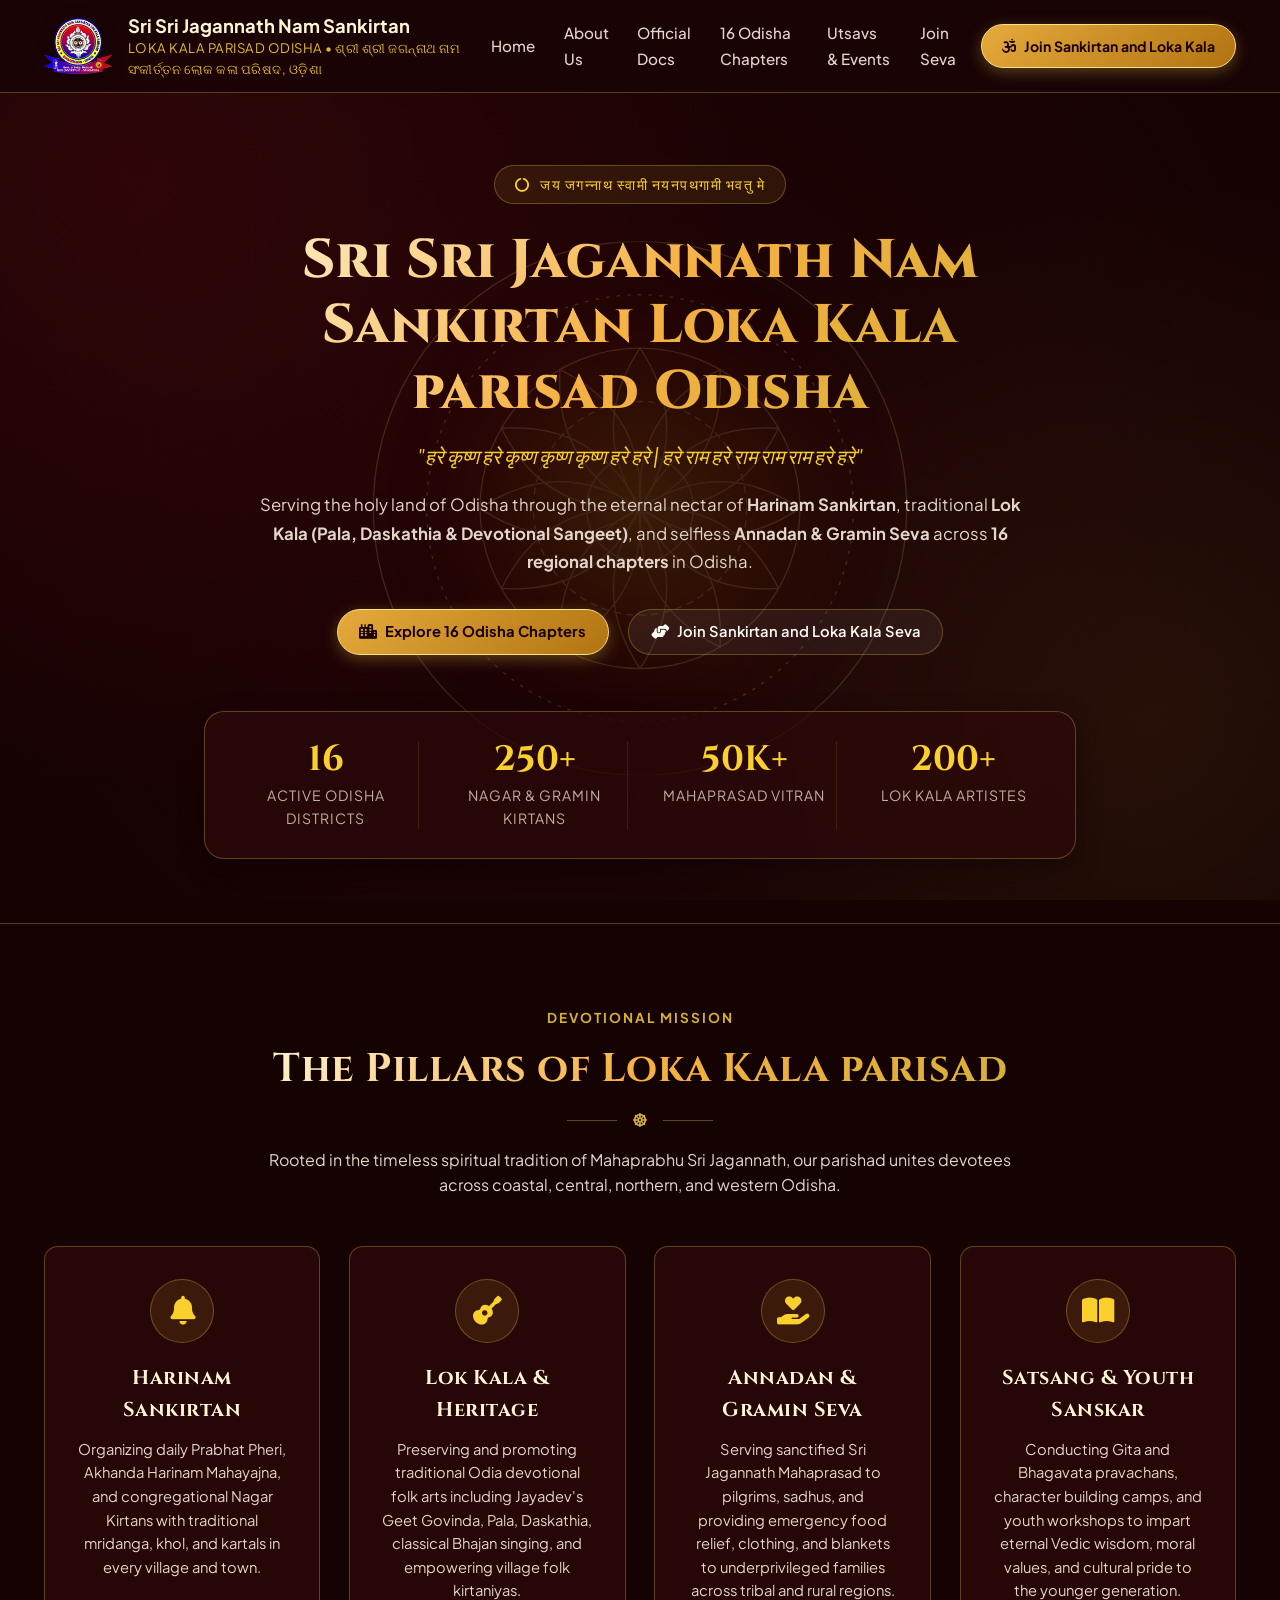
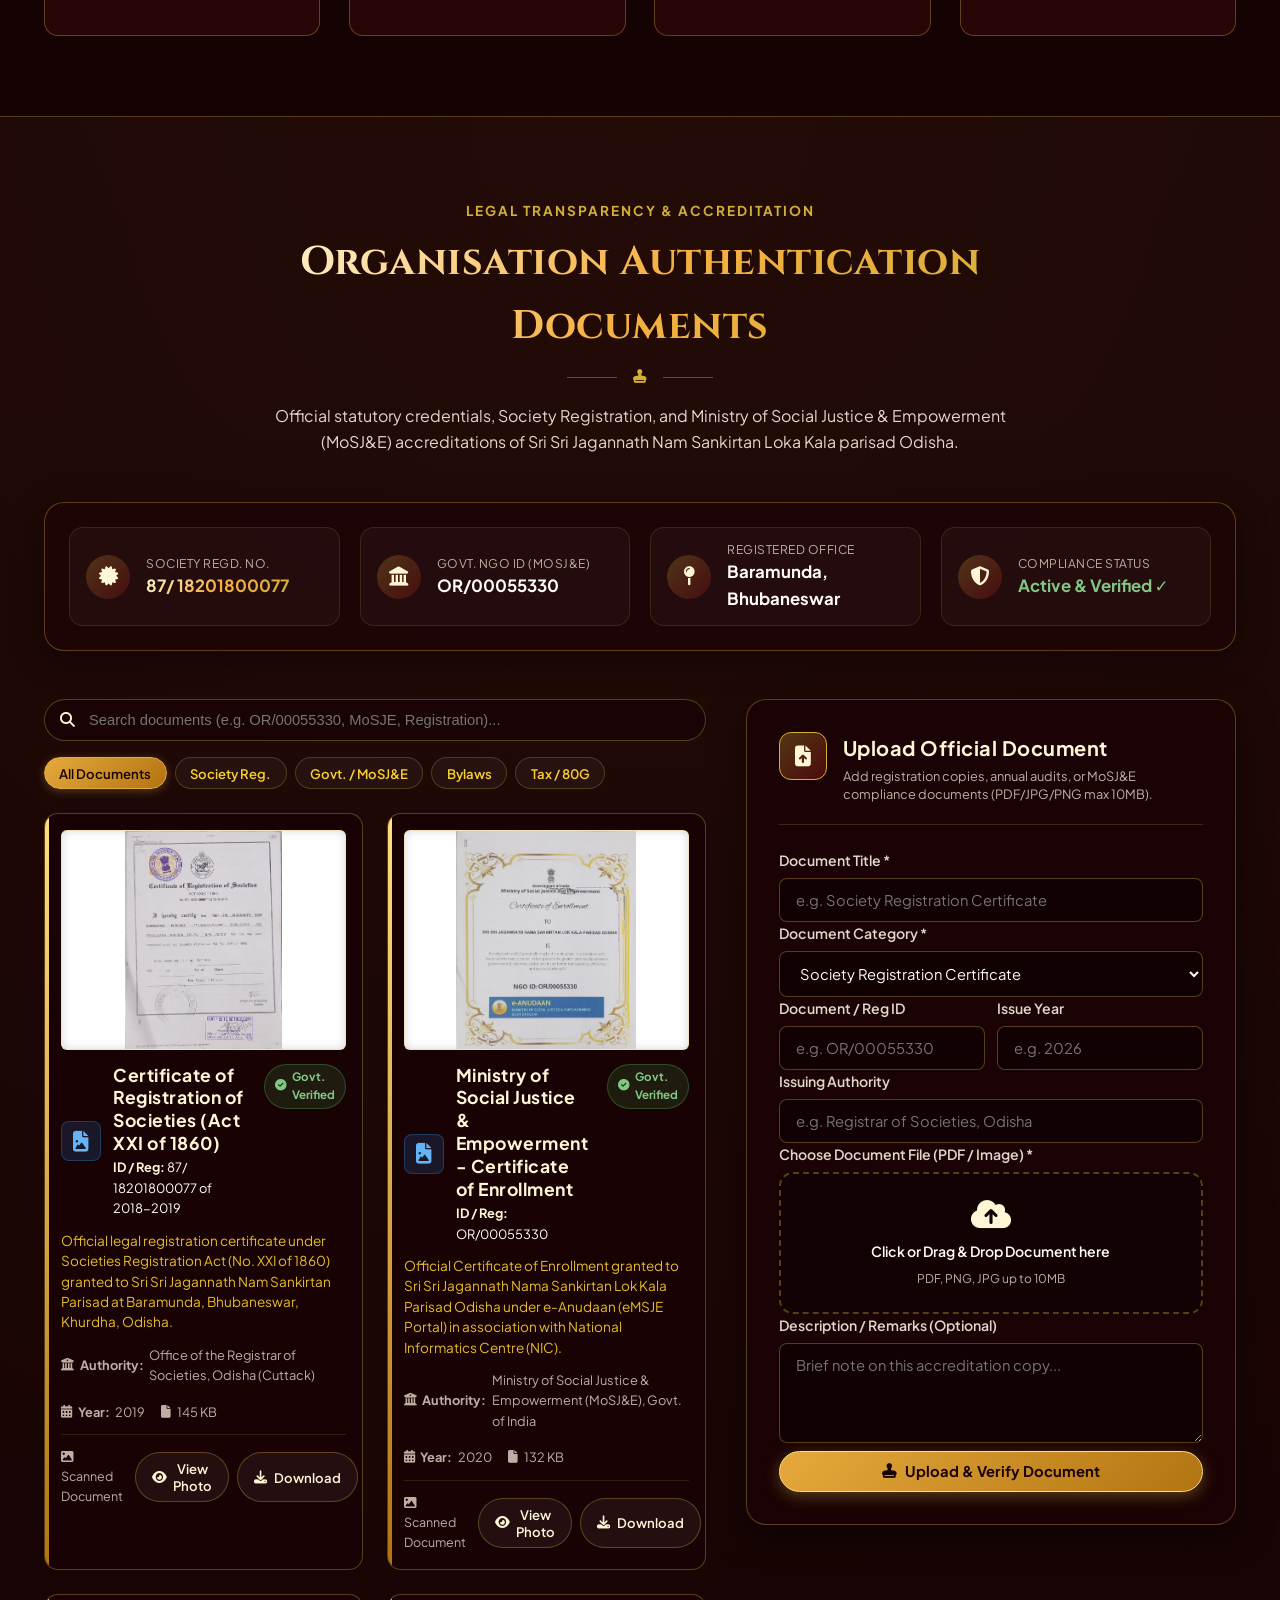
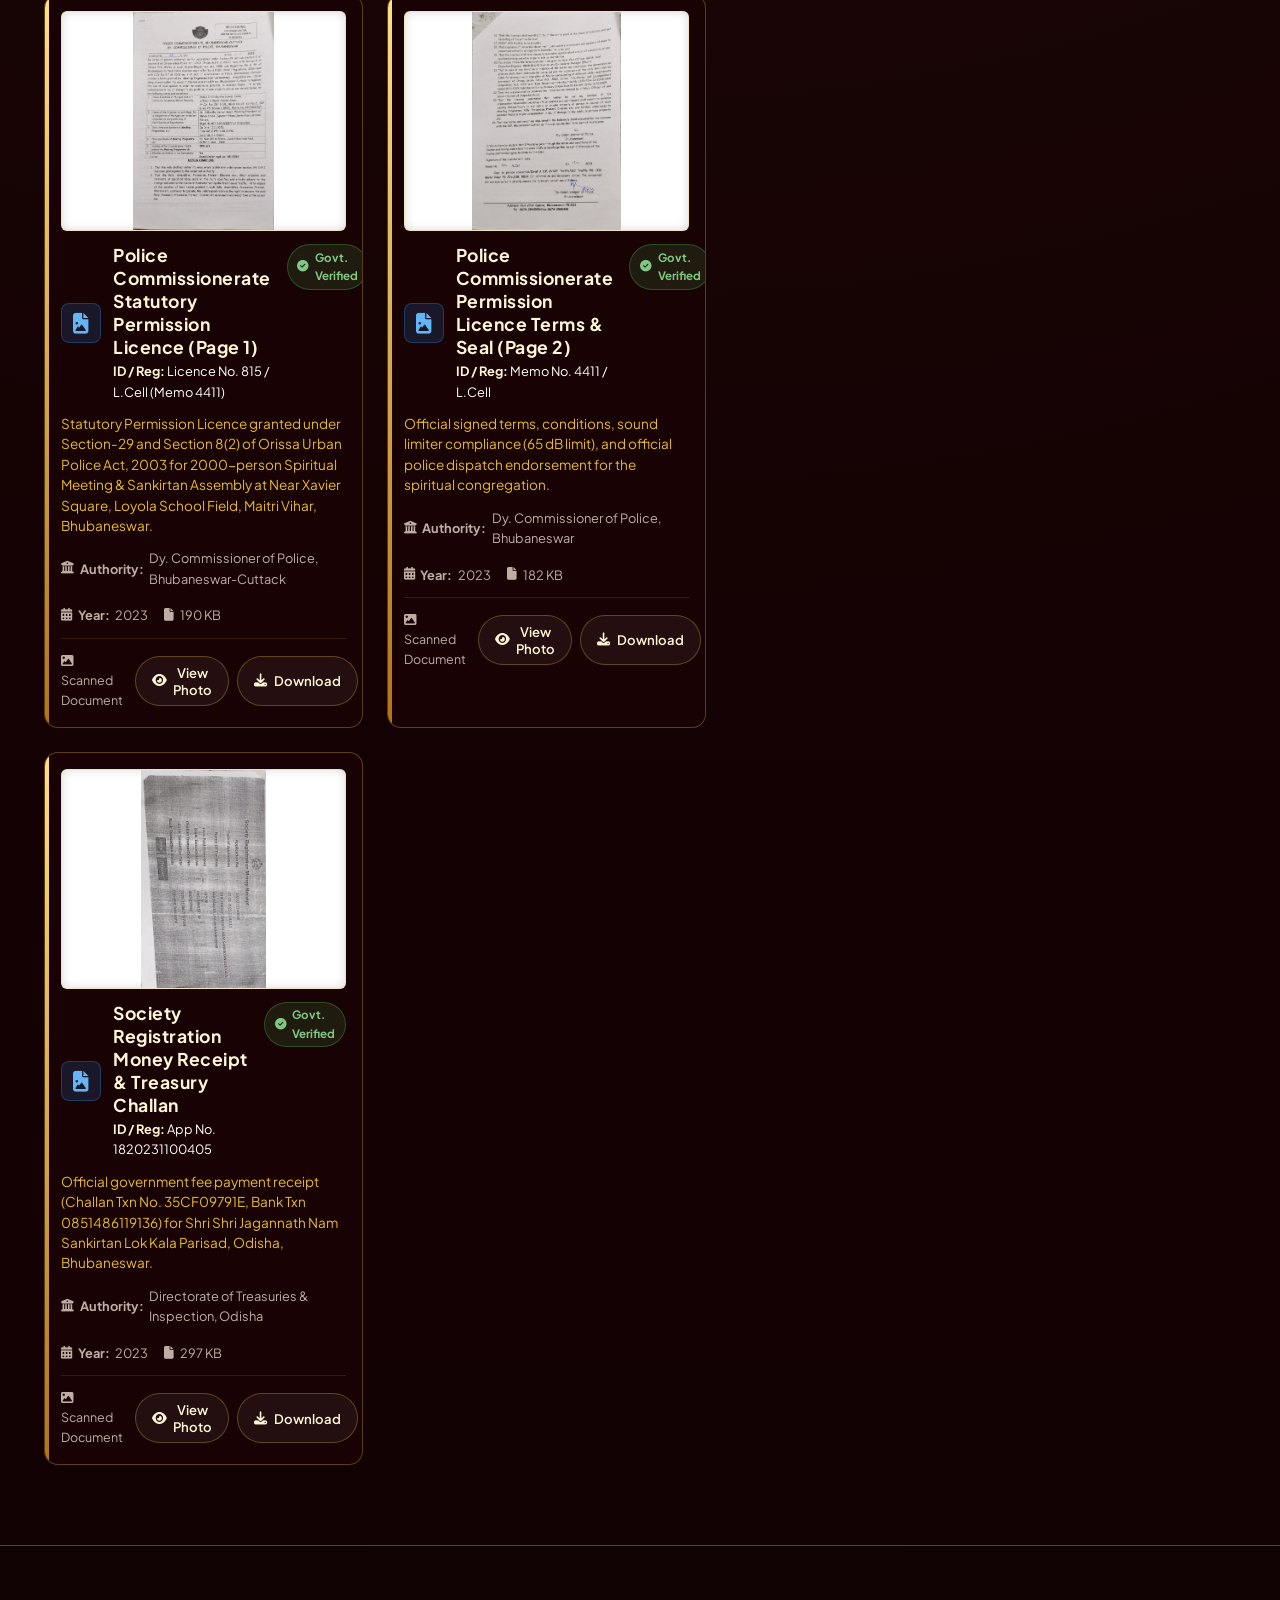
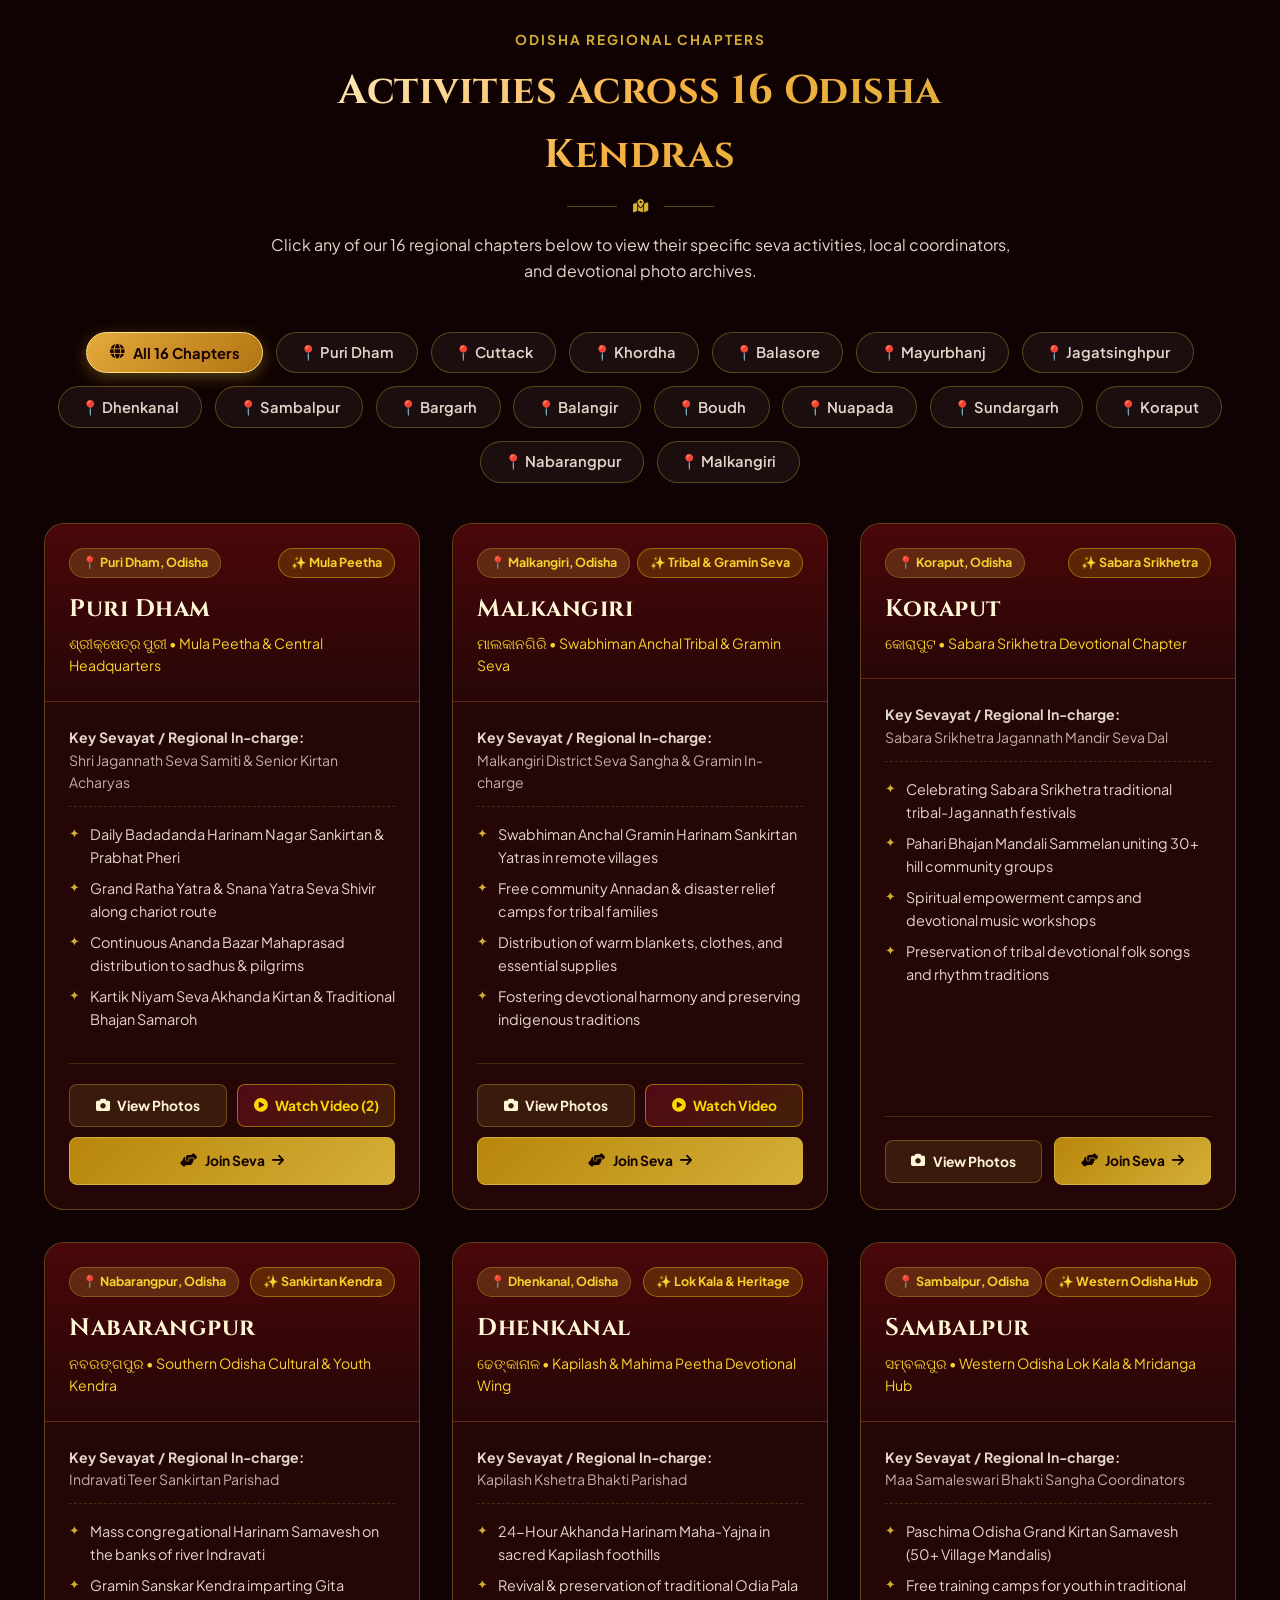
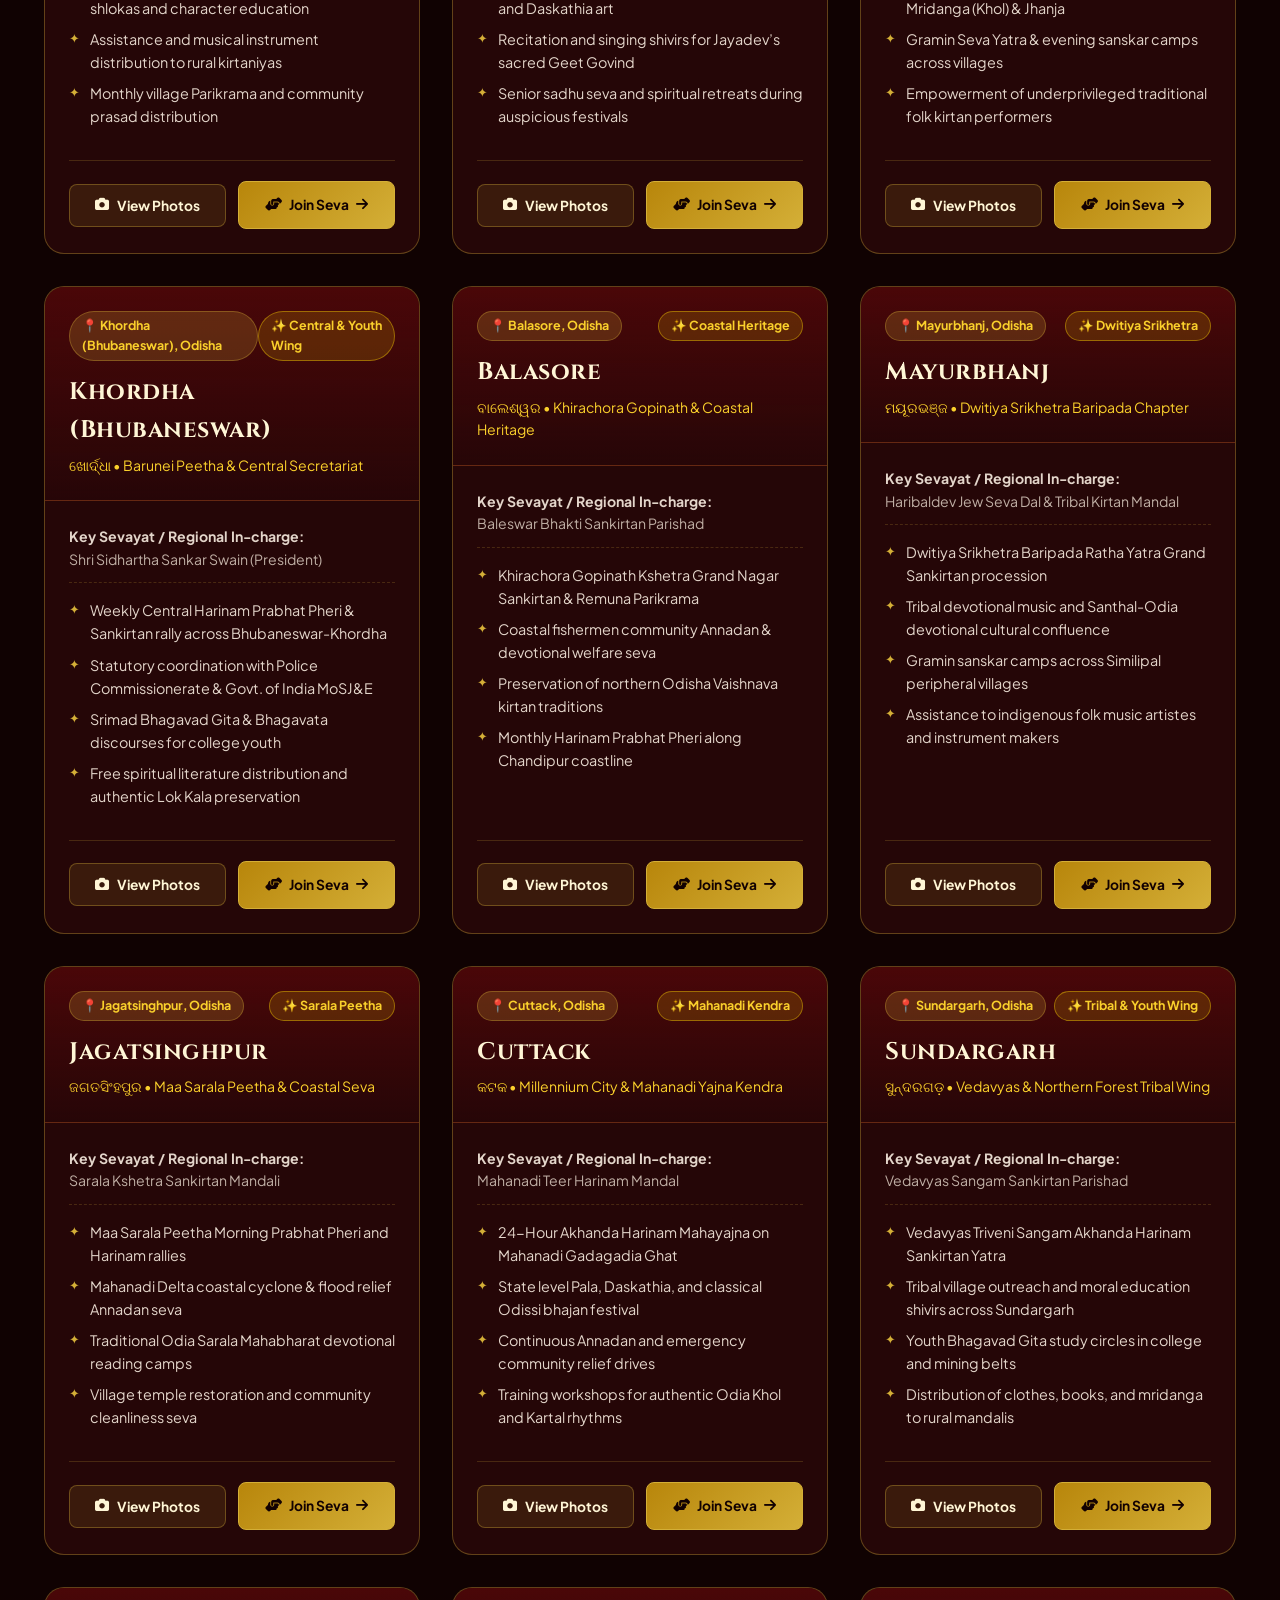
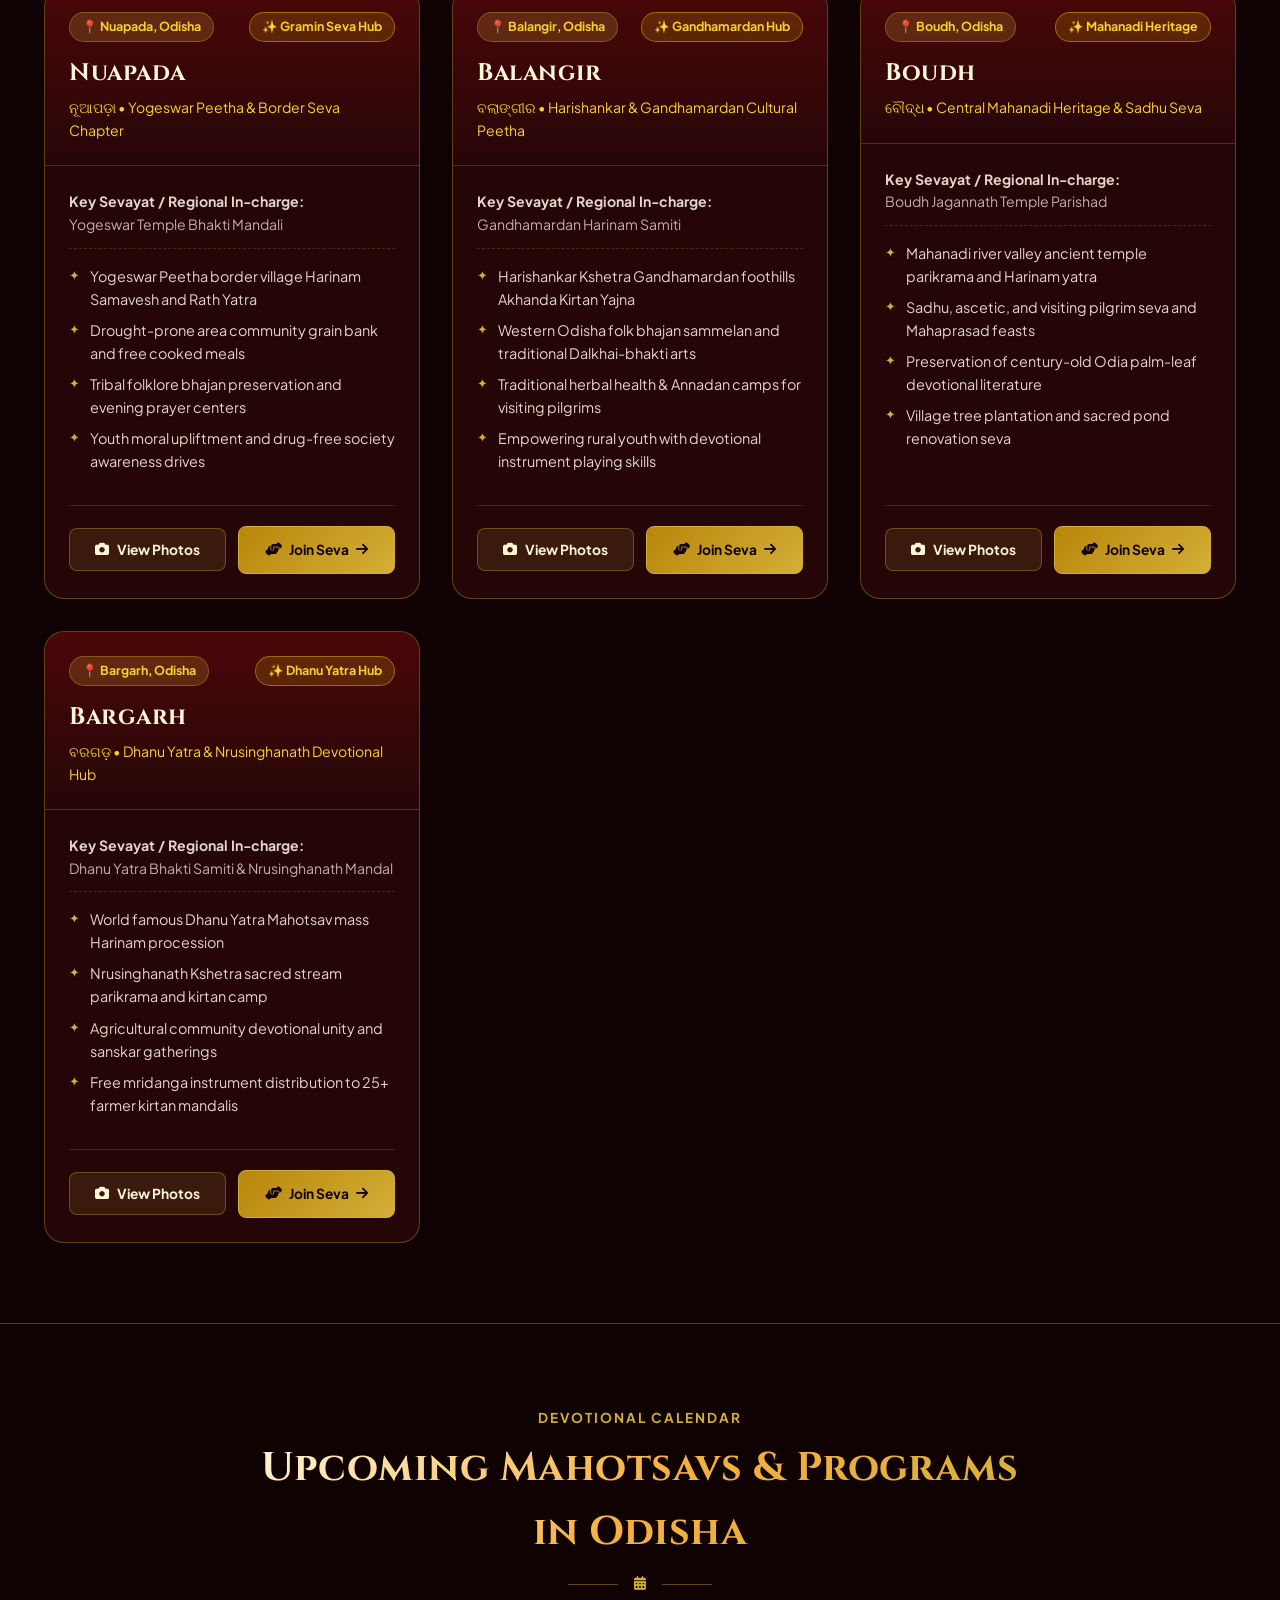
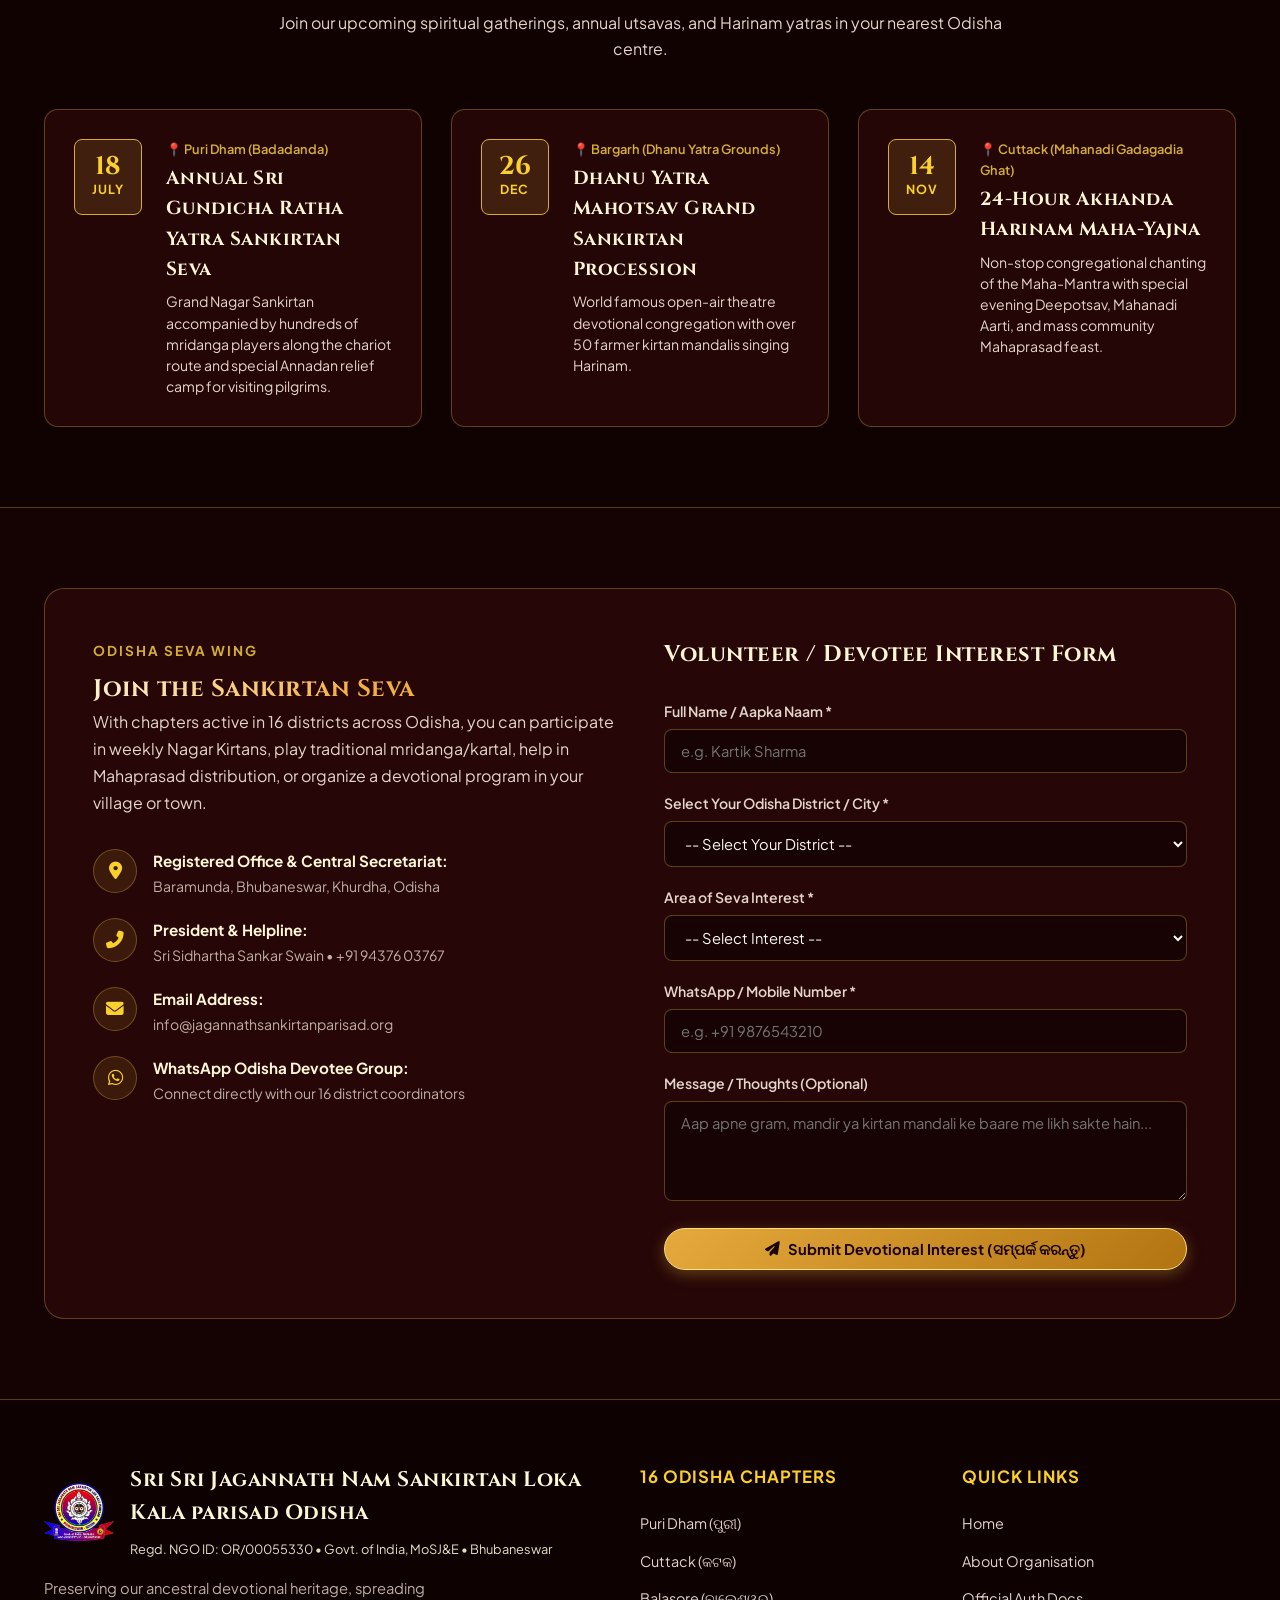
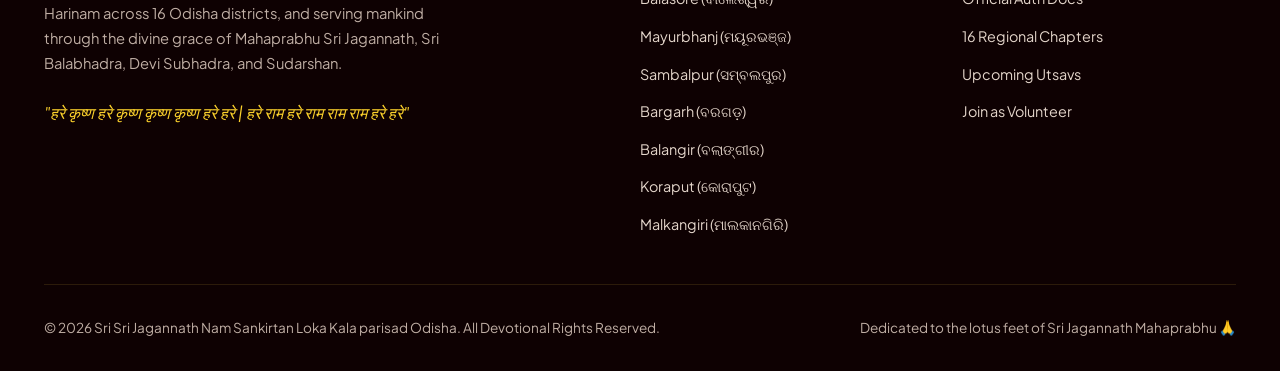
==== commit db7558e8: "Update Registered Office address from Rasulgarh to Baramunda, Bhubaneswar" ====
--- a/src/main/resources/static/index.html
+++ b/src/main/resources/static/index.html
@@ -22,7 +22,7 @@
   <link rel="stylesheet" href="https://cdnjs.cloudflare.com/ajax/libs/font-awesome/6.5.1/css/all.min.css" integrity="sha512-DTOQO9RWCH3ppGqcWaEA1BIZOC6xxalwEsw9c2QQeAIftl+Vegovlnee1c9QX4TctnWMn13TZye+giMm8e2LwA==" crossorigin="anonymous" referrerpolicy="no-referrer" />
 
   <!-- Core Stylesheet -->
-  <link rel="stylesheet" href="css/styles.css?v=20261108h">
+  <link rel="stylesheet" href="css/styles.css?v=20261108i">
 </head>
 <body>
 
@@ -232,7 +232,7 @@
           <div class="cred-icon"><i class="fas fa-map-pin"></i></div>
           <div class="cred-info">
             <span class="cred-label">Registered Office</span>
-            <strong class="cred-value">Rasulgarh, Bhubaneswar</strong>
+            <strong class="cred-value">Baramunda, Bhubaneswar</strong>
           </div>
         </div>
         <div class="credential-item">
@@ -289,7 +289,7 @@
                     <i class="fas fa-check-circle"></i> Govt. Verified
                   </span>
                 </div>
-                <p class="doc-desc">Official legal registration certificate under Societies Registration Act (No. XXI of 1860) granted to Sri Sri Jagannath Nam Sankirtan Parisad at Sambadbhavan, Rasulgarh, Khurdha, Odisha, PIN - 751010.</p>
+                <p class="doc-desc">Official legal registration certificate under Societies Registration Act (No. XXI of 1860) granted to Sri Sri Jagannath Nam Sankirtan Parisad at Baramunda, Bhubaneswar, Khurdha, Odisha.</p>
                 <div class="doc-meta">
                   <span><i class="fas fa-university"></i> <strong>Authority:</strong> Office of the Registrar of Societies, Odisha (Cuttack)</span>
                   <span><i class="fas fa-calendar-alt"></i> <strong>Year:</strong> 2019</span>
@@ -752,7 +752,7 @@
               </div>
               <div class="contact-detail-text">
                 <strong>Registered Office & Central Secretariat:</strong>
-                <span>Sambadbhavan, Rasulgarh, Khurdha, Bhubaneswar - 751010, Odisha</span>
+                <span>Baramunda, Bhubaneswar, Khurdha, Odisha</span>
               </div>
             </li>
 
@@ -981,6 +981,6 @@
   </button>
 
   <!-- Application Script -->
-  <script src="js/app.js?v=20261108h"></script>
+  <script src="js/app.js?v=20261108i"></script>
 </body>
 </html>
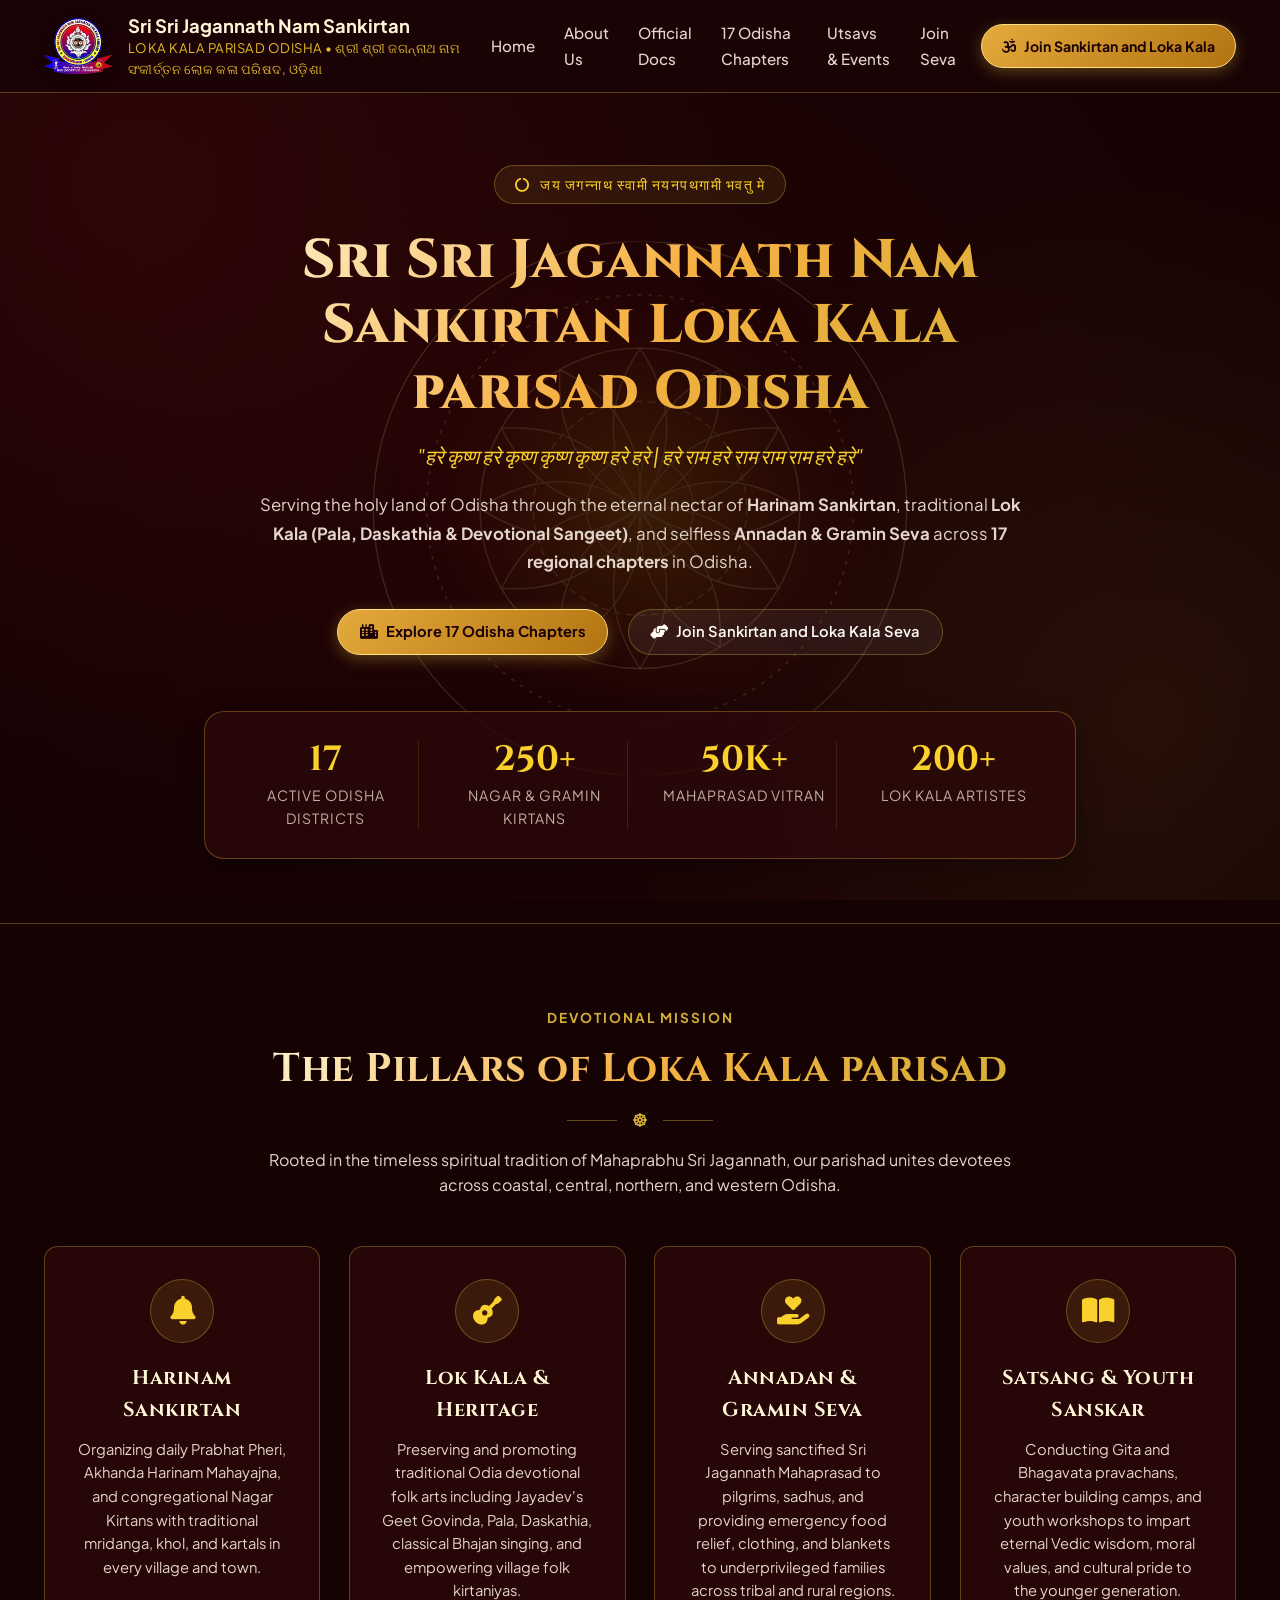
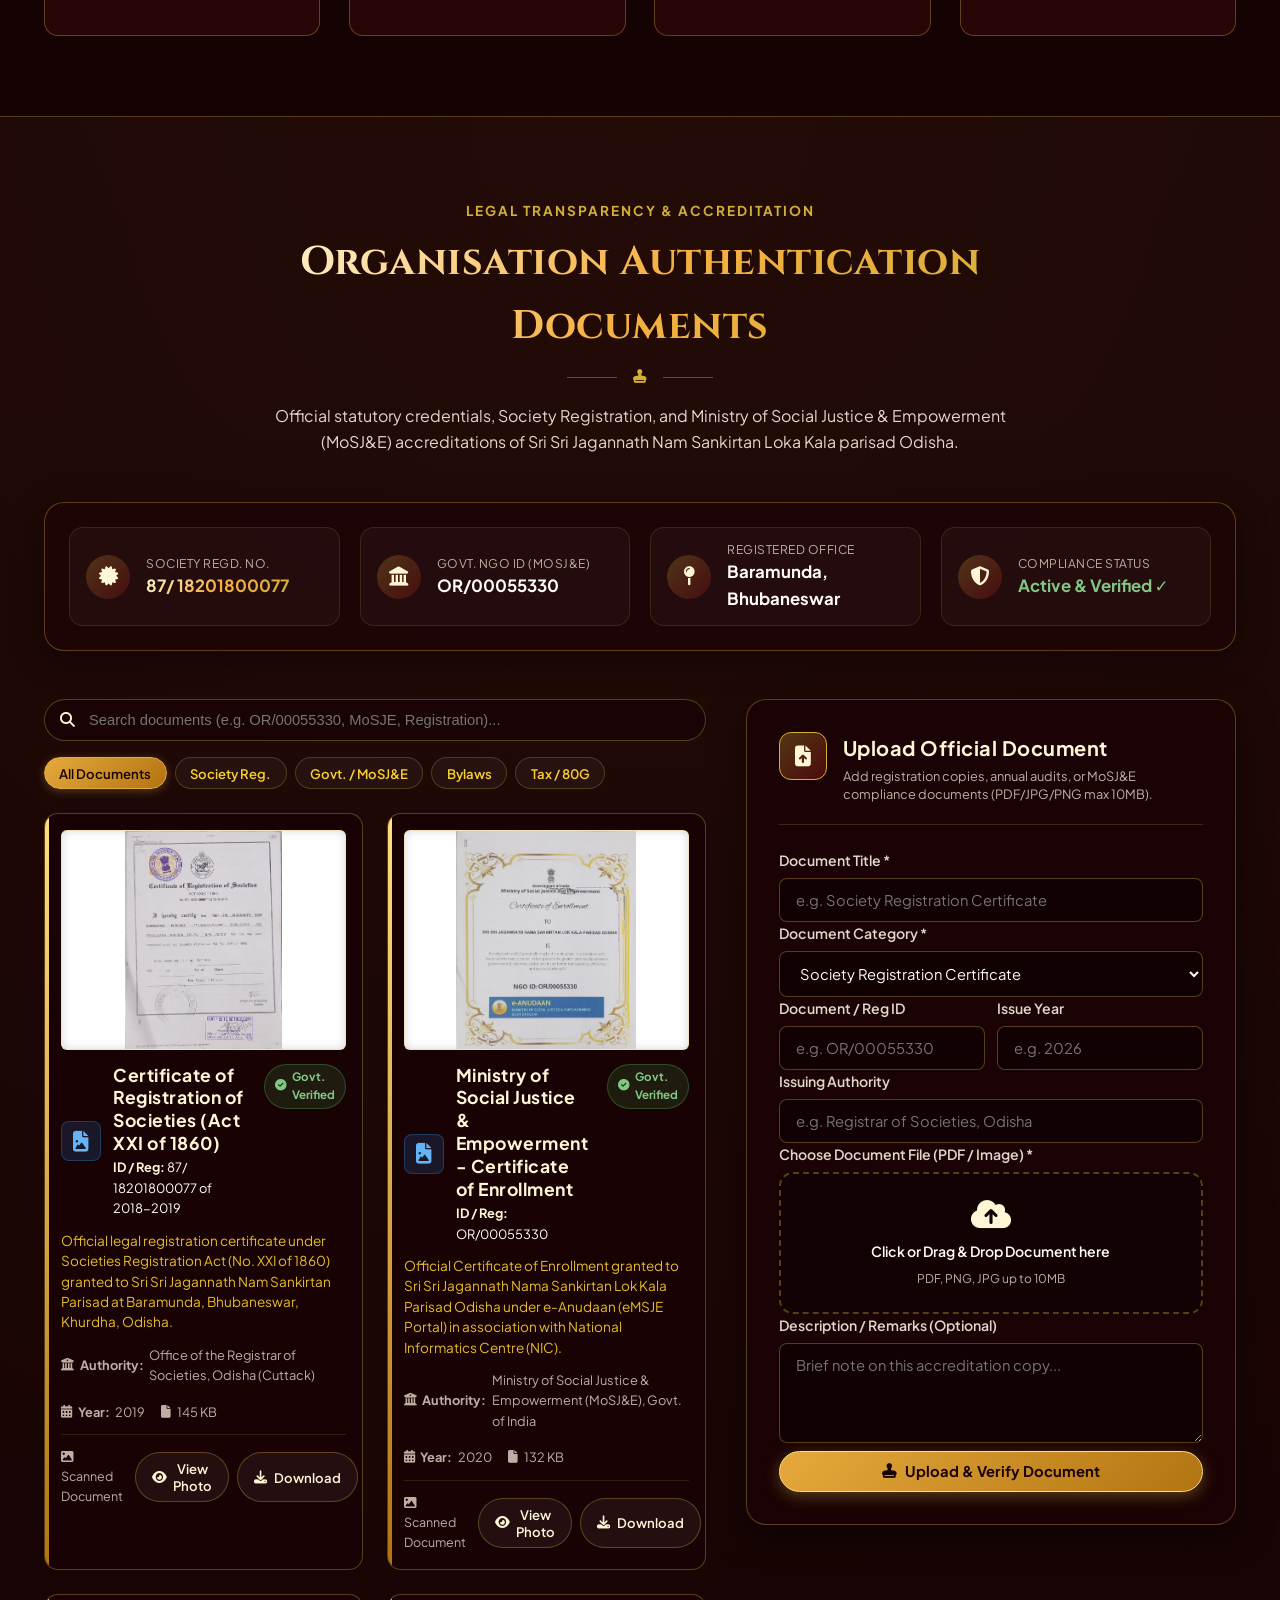
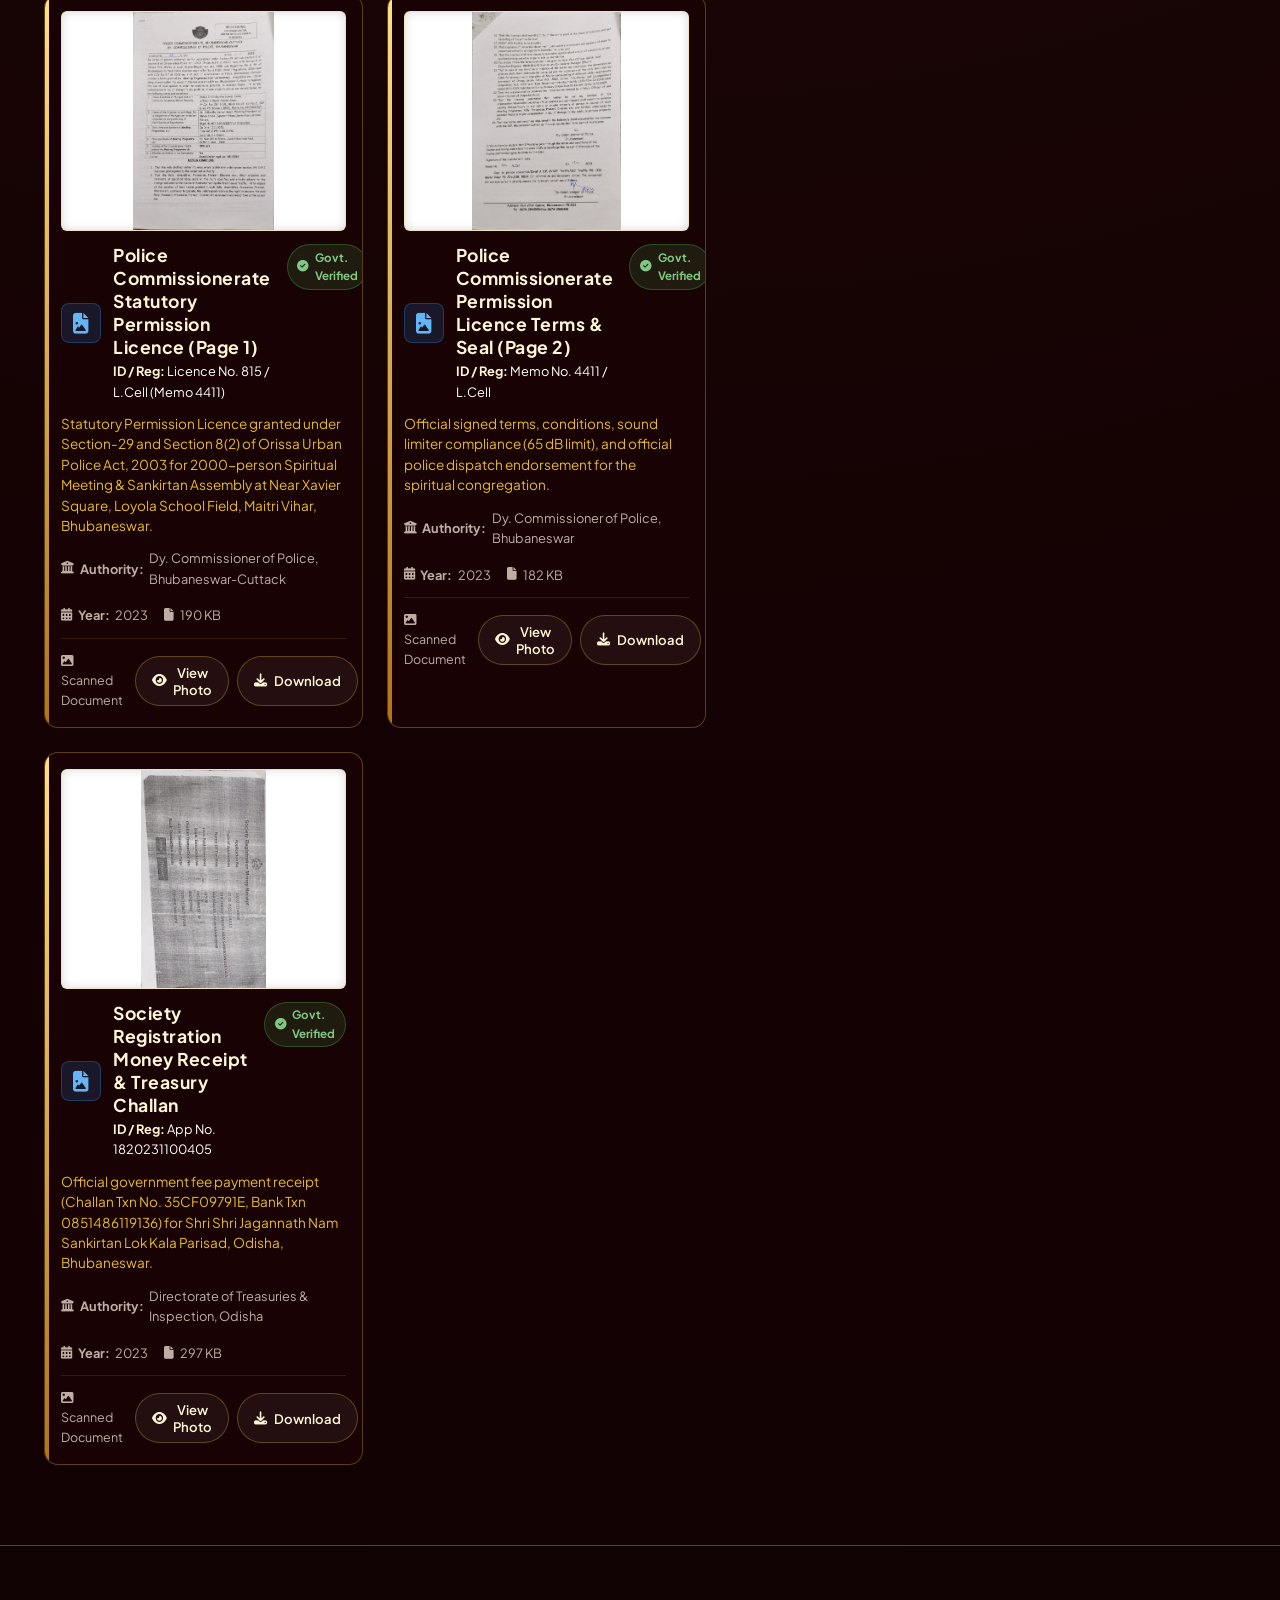
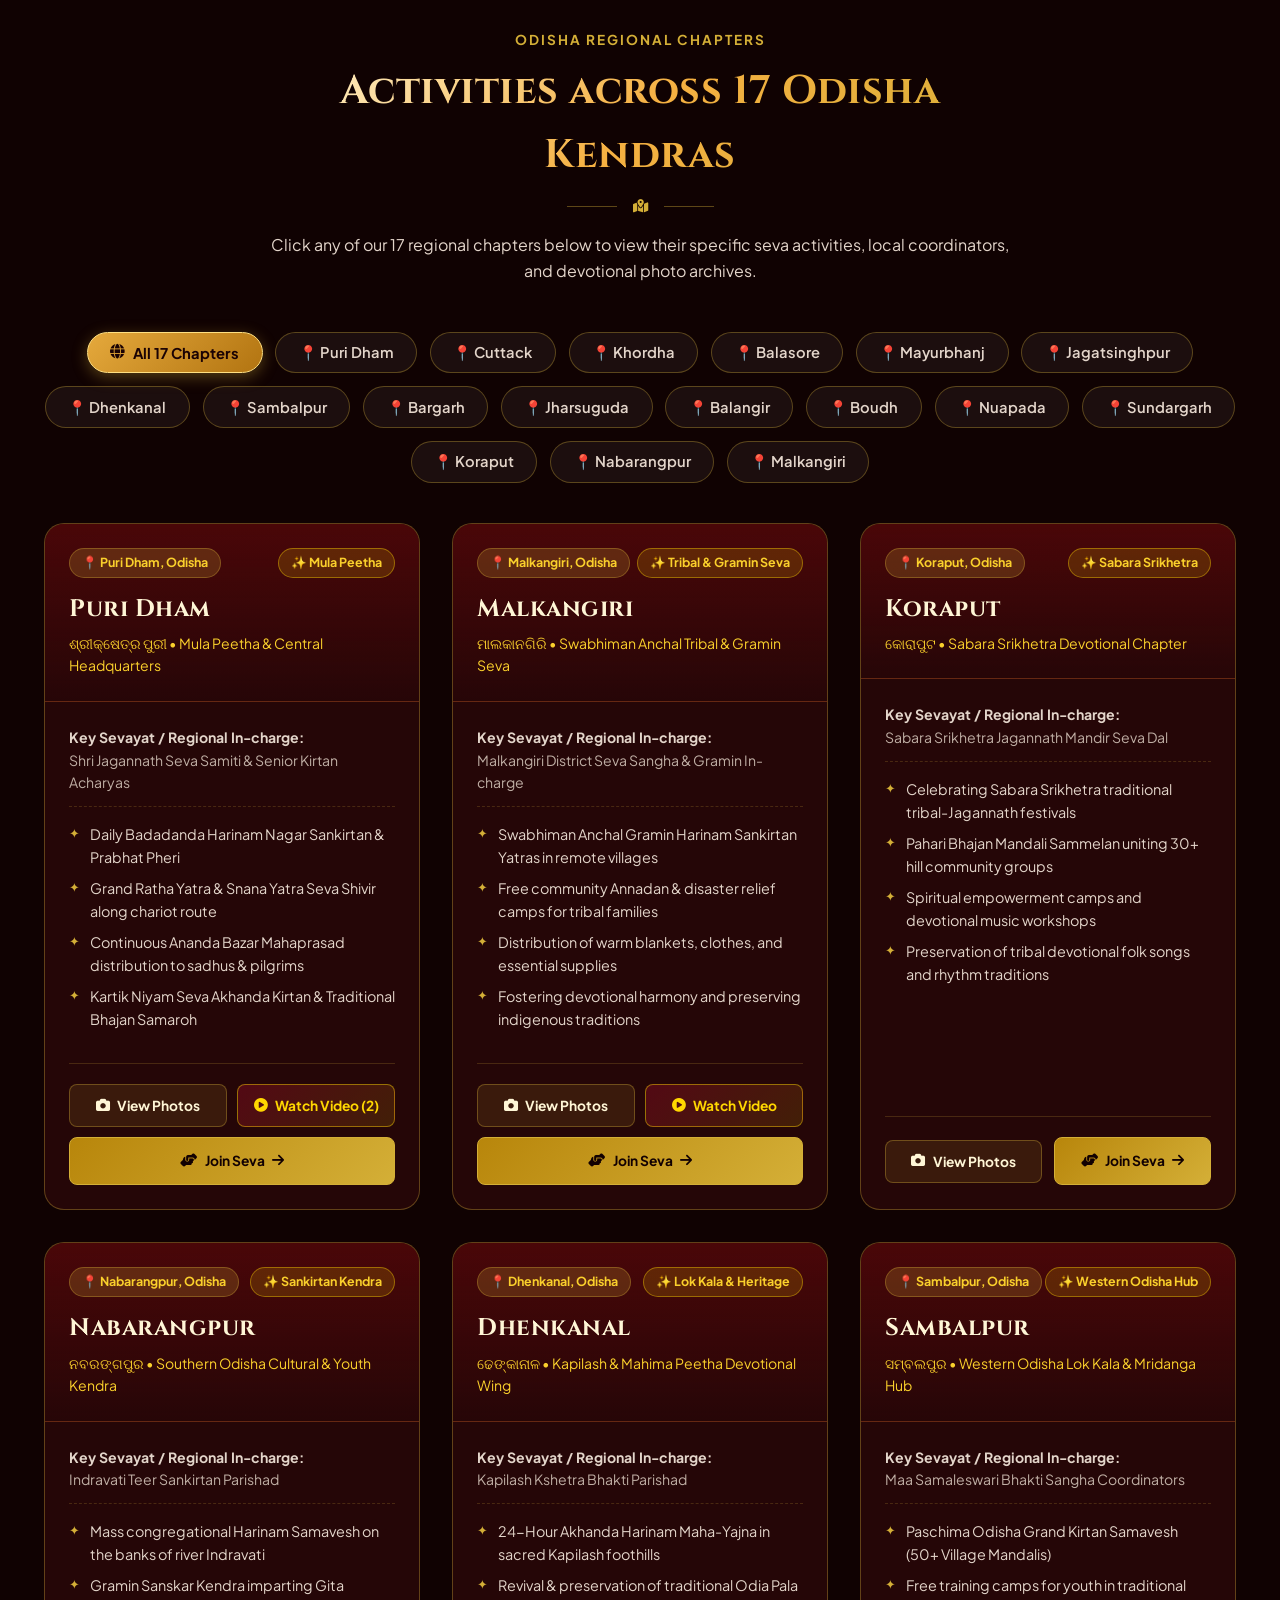
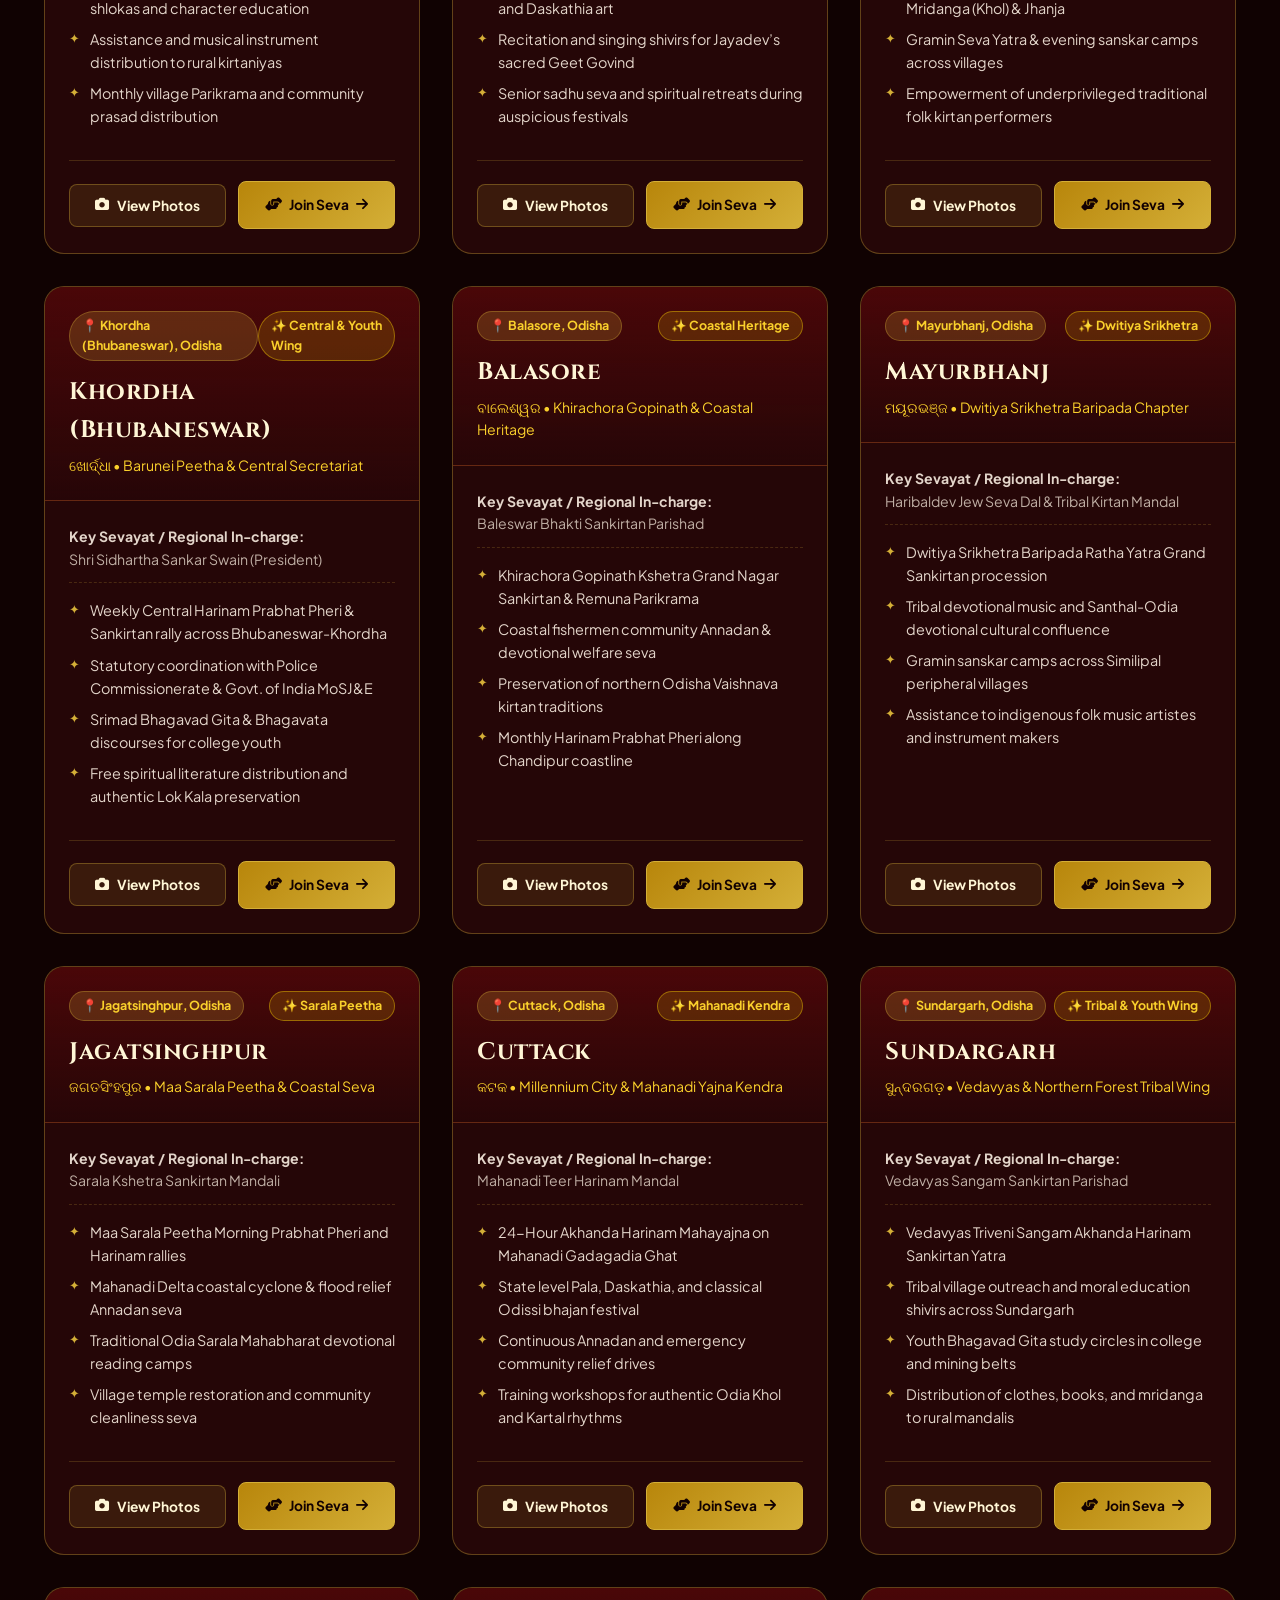
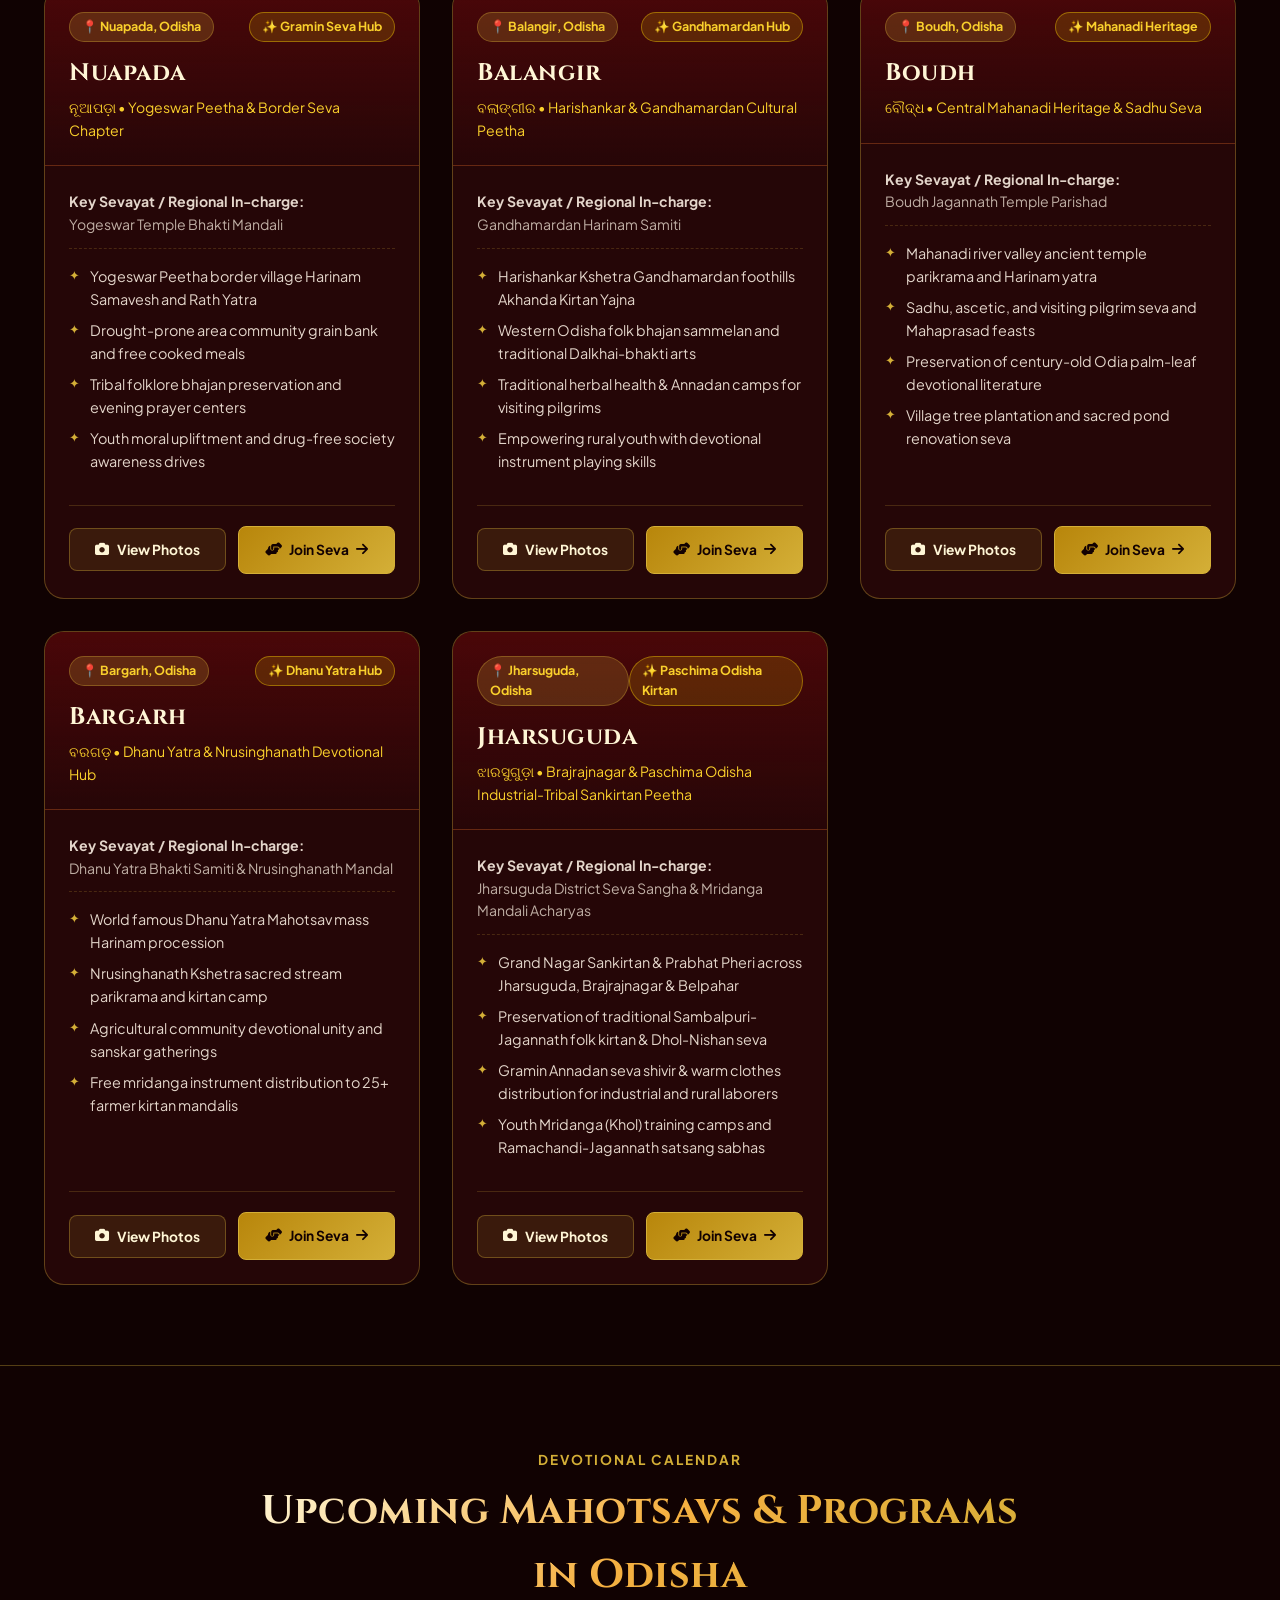
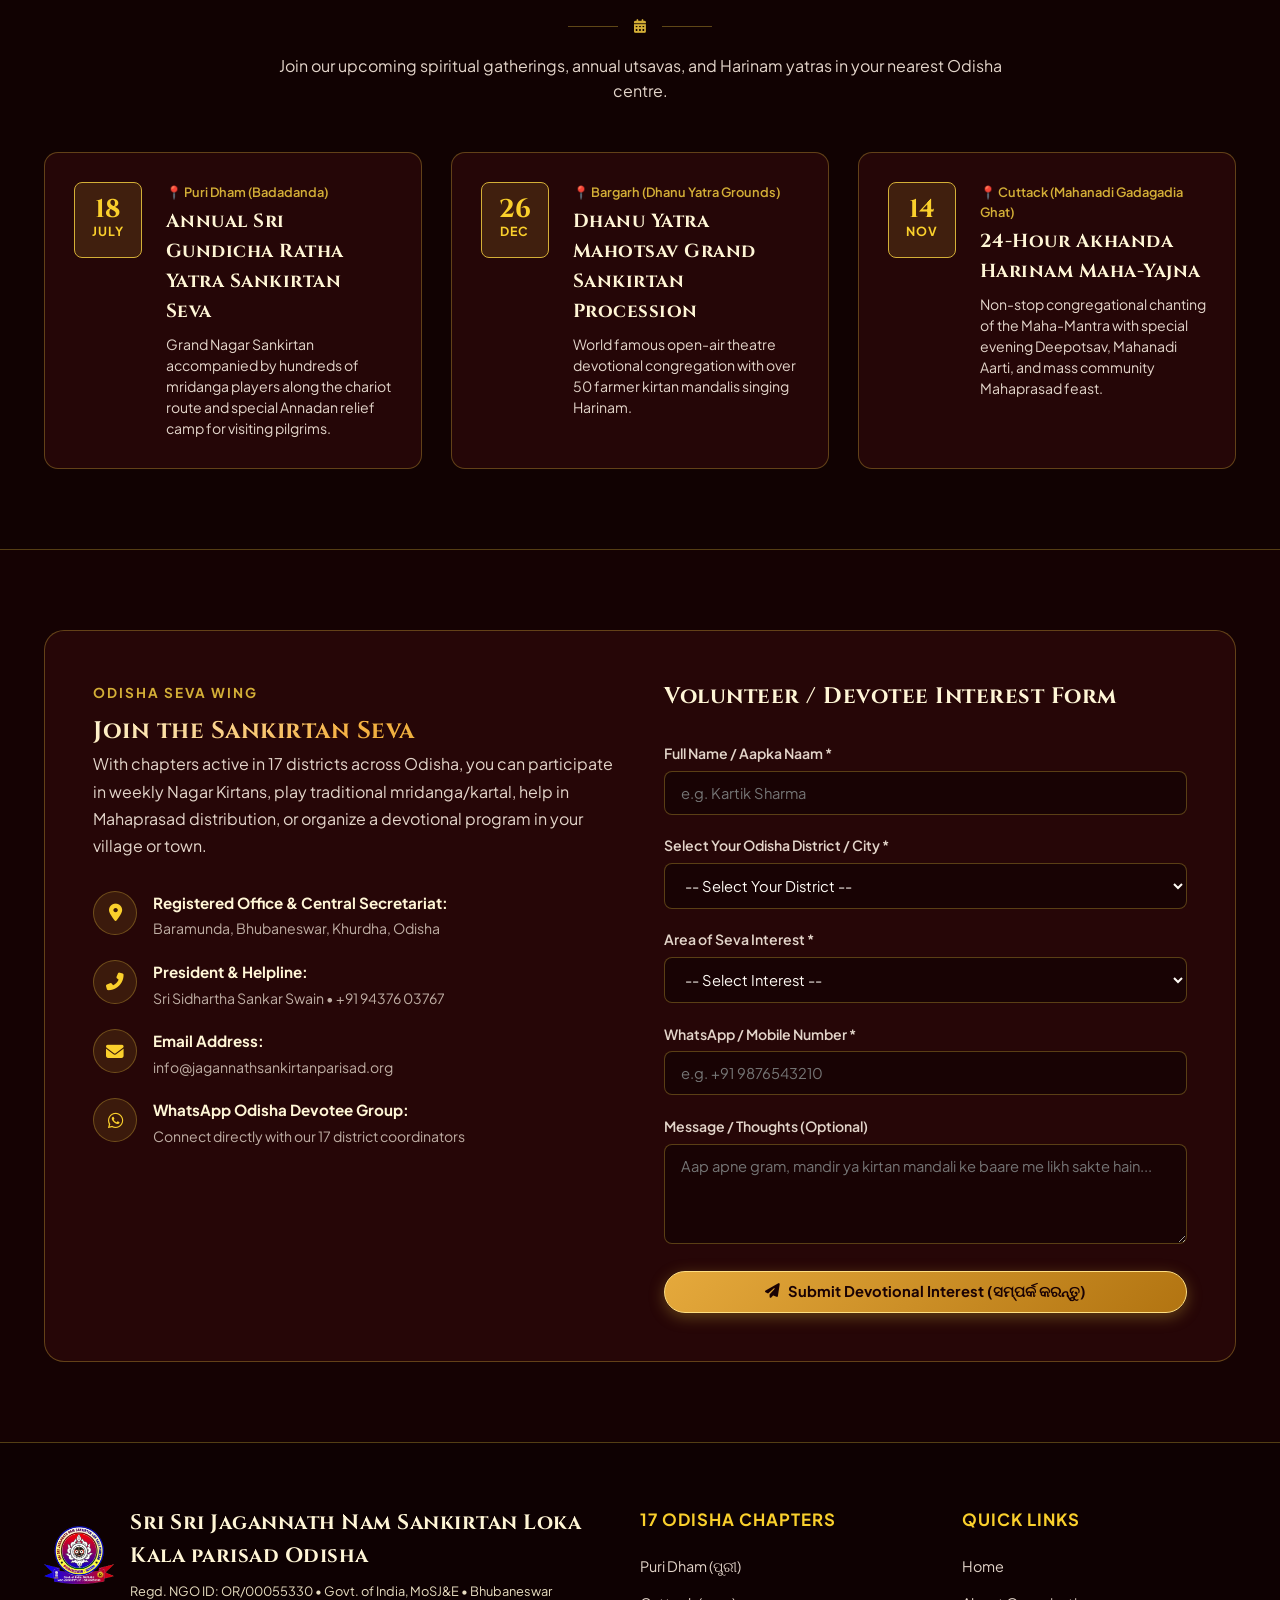
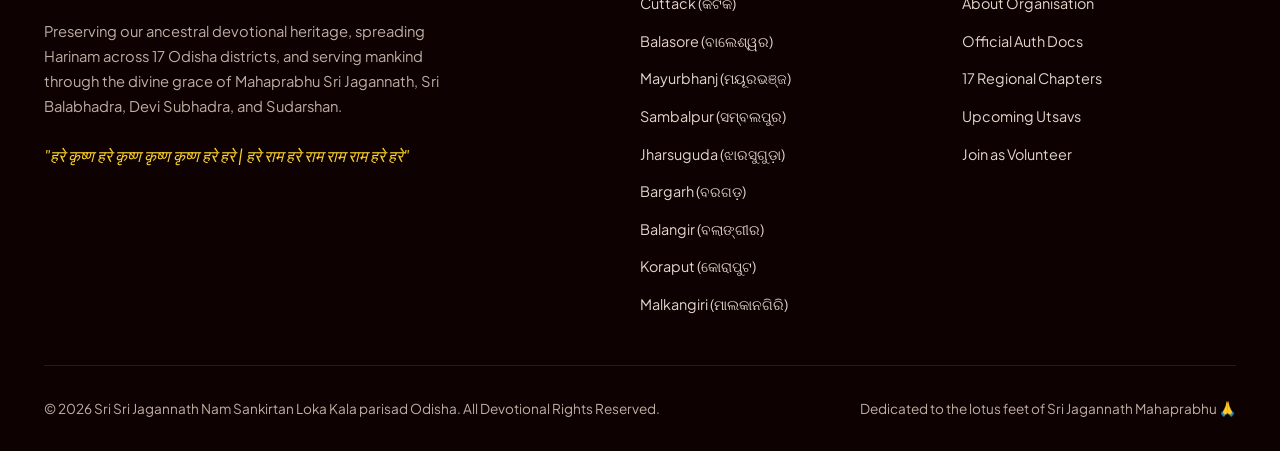
==== commit 8f576999: "Add 17th district Jharsuguda to Odisha chapters, photo gallery, and volunteer selection" ====
--- a/src/main/resources/static/index.html
+++ b/src/main/resources/static/index.html
@@ -3,12 +3,12 @@
 <head>
   <meta charset="UTF-8">
   <meta name="viewport" content="width=device-width, initial-scale=1.0">
-  <meta name="description" content="Sri Sri Jagannath Nam Sankirtan Loka Kala parisad Odisha - Spiritual organisation catalogue showcasing Harinam Sankirtan, traditional Lok Kala, and community seva across 16 Odisha districts (Puri, Malkangiri, Koraput, Nabarangpur, Dhenkanal, Sambalpur, Khordha, Balasore, Mayurbhanj, Jagatsinghpur, Cuttack, Sundargarh, Nuapada, Balangir, Boudh, Bargarh).">
-  <meta name="keywords" content="Jagannath, Sankirtan, Loka Kala, Odisha, Puri, Malkangiri, Koraput, Nabarangpur, Dhenkanal, Sambalpur, Khordha, Balasore, Mayurbhanj, Jagatsinghpur, Cuttack, Sundargarh, Nuapada, Balangir, Boudh, Bargarh">
+  <meta name="description" content="Sri Sri Jagannath Nam Sankirtan Loka Kala parisad Odisha - Spiritual organisation catalogue showcasing Harinam Sankirtan, traditional Lok Kala, and community seva across 17 Odisha districts (Puri, Malkangiri, Koraput, Nabarangpur, Dhenkanal, Sambalpur, Khordha, Balasore, Mayurbhanj, Jagatsinghpur, Cuttack, Sundargarh, Nuapada, Balangir, Boudh, Bargarh, Jharsuguda).">
+  <meta name="keywords" content="Jagannath, Sankirtan, Loka Kala, Odisha, Puri, Malkangiri, Koraput, Nabarangpur, Dhenkanal, Sambalpur, Khordha, Balasore, Mayurbhanj, Jagatsinghpur, Cuttack, Sundargarh, Nuapada, Balangir, Boudh, Bargarh, Jharsuguda">
   <meta http-equiv="Cache-Control" content="no-cache, no-store, must-revalidate">
   <meta http-equiv="Pragma" content="no-cache">
   <meta http-equiv="Expires" content="0">
-  <title>Sri Sri Jagannath Nam Sankirtan Loka Kala parisad Odisha | 16 Odisha Chapters</title>
+  <title>Sri Sri Jagannath Nam Sankirtan Loka Kala parisad Odisha | 17 Odisha Chapters</title>
   
   <!-- Favicon -->
   <link rel="icon" type="image/png" href="assets/icons/official-logo.png">
@@ -45,7 +45,7 @@
           <li><a href="#home" class="nav-link">Home</a></li>
           <li><a href="#about" class="nav-link">About Us</a></li>
           <li><a href="#documents" class="nav-link">Official Docs</a></li>
-          <li><a href="#cities" class="nav-link">16 Odisha Chapters</a></li>
+          <li><a href="#cities" class="nav-link">17 Odisha Chapters</a></li>
           <li><a href="#events" class="nav-link">Utsavs & Events</a></li>
           <li><a href="#contact" class="nav-link">Join Seva</a></li>
         </ul>
@@ -86,13 +86,13 @@
       <p class="hero-description">
         Serving the holy land of Odisha through the eternal nectar of 
         <strong>Harinam Sankirtan</strong>, traditional <strong>Lok Kala (Pala, Daskathia & Devotional Sangeet)</strong>, 
-        and selfless <strong>Annadan & Gramin Seva</strong> across <strong>16 regional chapters</strong> in Odisha.
+        and selfless <strong>Annadan & Gramin Seva</strong> across <strong>17 regional chapters</strong> in Odisha.
       </p>
 
       <div class="hero-buttons">
         <a href="#cities" class="btn-primary">
           <i class="fas fa-city"></i>
-          <span>Explore 16 Odisha Chapters</span>
+          <span>Explore 17 Odisha Chapters</span>
         </a>
         <a href="#contact" class="btn-secondary">
           <i class="fas fa-hands-helping"></i>
@@ -103,7 +103,7 @@
       <!-- Quick Stats Counter -->
       <div class="hero-stats">
         <div class="stat-item">
-          <span class="stat-number">16</span>
+          <span class="stat-number">17</span>
           <span class="stat-label">Active Odisha Districts</span>
         </div>
         <div class="stat-item">
@@ -579,20 +579,20 @@
   </section>
 
   <!-- ======================================================================
-       Odisha Chapters Showcase Section (All 16 Districts)
+       Odisha Chapters Showcase Section (All 17 Districts)
        ====================================================================== -->
   <section class="cities-section" id="cities">
     <div class="container">
       <div class="section-header">
         <span class="section-tag">Odisha Regional Chapters</span>
-        <h2 class="section-title text-gradient-gold">Activities across 16 Odisha Kendras</h2>
+        <h2 class="section-title text-gradient-gold">Activities across 17 Odisha Kendras</h2>
         <div class="section-divider">
           <span></span>
           <i class="fas fa-map-marked-alt"></i>
           <span></span>
         </div>
         <p class="section-desc">
-          Click any of our 16 regional chapters below to view their specific seva activities, local coordinators, 
+          Click any of our 17 regional chapters below to view their specific seva activities, local coordinators, 
           and devotional photo archives.
         </p>
       </div>
@@ -601,7 +601,7 @@
       <nav class="city-nav-tabs" id="cityNavTabs" aria-label="Odisha city filter tabs">
         <button type="button" class="city-tab-btn active" data-city="all">
           <i class="fas fa-globe"></i>
-          <span>All 16 Chapters</span>
+          <span>All 17 Chapters</span>
         </button>
         <button type="button" class="city-tab-btn" data-city="puri">
           <span>📍 Puri Dham</span>
@@ -629,6 +629,9 @@
         </button>
         <button type="button" class="city-tab-btn" data-city="bargarh">
           <span>📍 Bargarh</span>
+        </button>
+        <button type="button" class="city-tab-btn" data-city="jharsuguda">
+          <span>📍 Jharsuguda</span>
         </button>
         <button type="button" class="city-tab-btn" data-city="balangir">
           <span>📍 Balangir</span>
@@ -740,7 +743,7 @@
           <span class="section-tag">Odisha Seva Wing</span>
           <h2 class="text-gradient-gold">Join the Sankirtan Seva</h2>
           <p>
-            With chapters active in 16 districts across Odisha, you can participate in weekly Nagar Kirtans, 
+            With chapters active in 17 districts across Odisha, you can participate in weekly Nagar Kirtans, 
             play traditional mridanga/kartal, help in Mahaprasad distribution, or organize a devotional program 
             in your village or town.
           </p>
@@ -782,7 +785,7 @@
               </div>
               <div class="contact-detail-text">
                 <strong>WhatsApp Odisha Devotee Group:</strong>
-                <span>Connect directly with our 16 district coordinators</span>
+                <span>Connect directly with our 17 district coordinators</span>
               </div>
             </li>
           </ul>
@@ -813,6 +816,7 @@
                 <option value="Dhenkanal">Dhenkanal (ଢେଙ୍କାନାଳ)</option>
                 <option value="Sambalpur">Sambalpur (ସମ୍ବଲପୁର)</option>
                 <option value="Bargarh">Bargarh (ବରଗଡ଼)</option>
+                <option value="Jharsuguda">Jharsuguda (ଝାରସୁଗୁଡ଼ା)</option>
                 <option value="Balangir">Balangir (ବଲାଙ୍ଗୀର)</option>
                 <option value="Boudh">Boudh (ବୌଦ୍ଧ)</option>
                 <option value="Nuapada">Nuapada (ନୂଆପଡ଼ା)</option>
@@ -871,7 +875,7 @@
             </div>
           </div>
           <p>
-            Preserving our ancestral devotional heritage, spreading Harinam across 16 Odisha districts, and serving mankind 
+            Preserving our ancestral devotional heritage, spreading Harinam across 17 Odisha districts, and serving mankind 
             through the divine grace of Mahaprabhu Sri Jagannath, Sri Balabhadra, Devi Subhadra, and Sudarshan.
           </p>
           <div class="footer-devotional-mantra">
@@ -880,13 +884,14 @@
         </div>
 
         <div class="footer-links-col">
-          <h5>16 Odisha Chapters</h5>
+          <h5>17 Odisha Chapters</h5>
           <ul class="footer-links-list">
             <li><a href="#cities">Puri Dham (ପୁରୀ)</a></li>
             <li><a href="#cities">Cuttack (କଟକ)</a></li>
             <li><a href="#cities">Balasore (ବାଲେଶ୍ୱର)</a></li>
             <li><a href="#cities">Mayurbhanj (ମୟୂରଭଞ୍ଜ)</a></li>
             <li><a href="#cities">Sambalpur (ସମ୍ବଲପୁର)</a></li>
+            <li><a href="#cities">Jharsuguda (ଝାରସୁଗୁଡ଼ା)</a></li>
             <li><a href="#cities">Bargarh (ବରଗଡ଼)</a></li>
             <li><a href="#cities">Balangir (ବଲାଙ୍ଗୀର)</a></li>
             <li><a href="#cities">Koraput (କୋରାପୁଟ)</a></li>
@@ -900,7 +905,7 @@
             <li><a href="#home">Home</a></li>
             <li><a href="#about">About Organisation</a></li>
             <li><a href="#documents">Official Auth Docs</a></li>
-            <li><a href="#cities">16 Regional Chapters</a></li>
+            <li><a href="#cities">17 Regional Chapters</a></li>
             <li><a href="#events">Upcoming Utsavs</a></li>
             <li><a href="#contact">Join as Volunteer</a></li>
           </ul>
@@ -981,6 +986,6 @@
   </button>
 
   <!-- Application Script -->
-  <script src="js/app.js?v=20261108i"></script>
+  <script src="js/app.js?v=20261108j"></script>
 </body>
 </html>
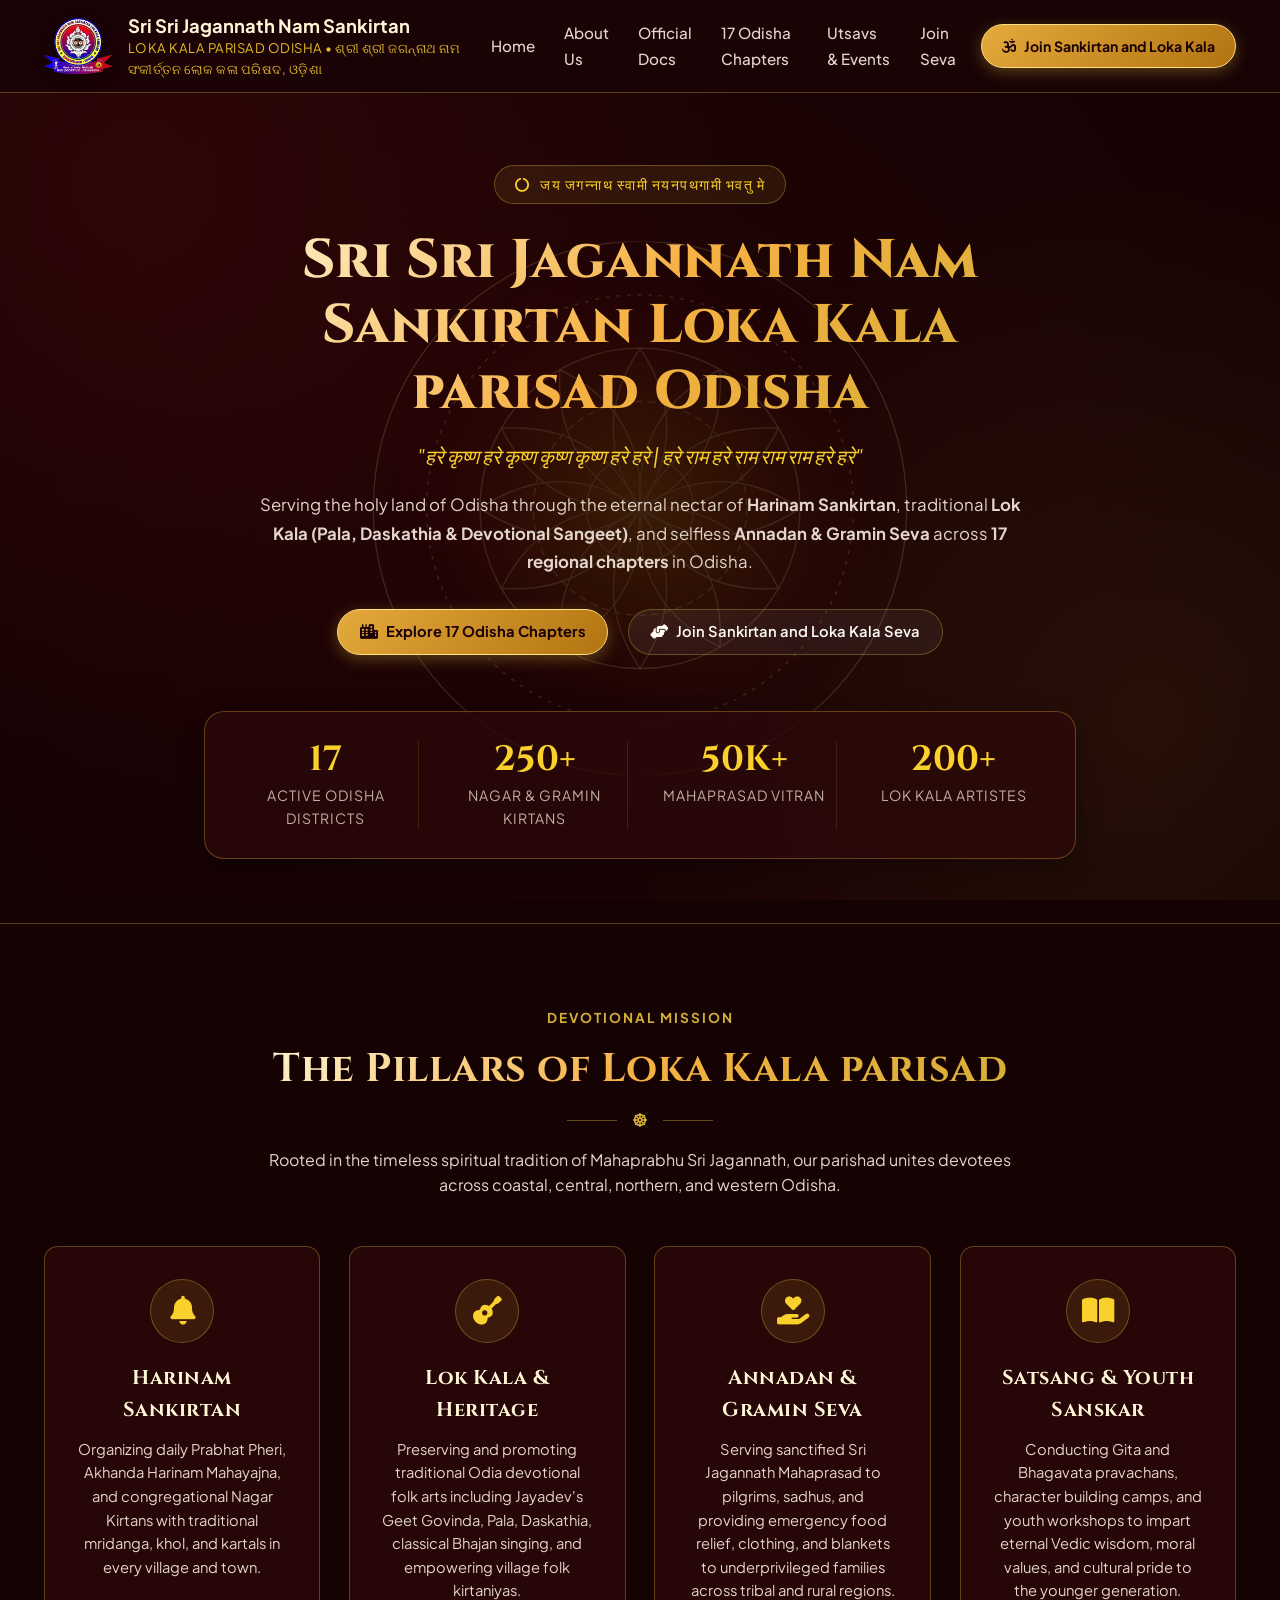
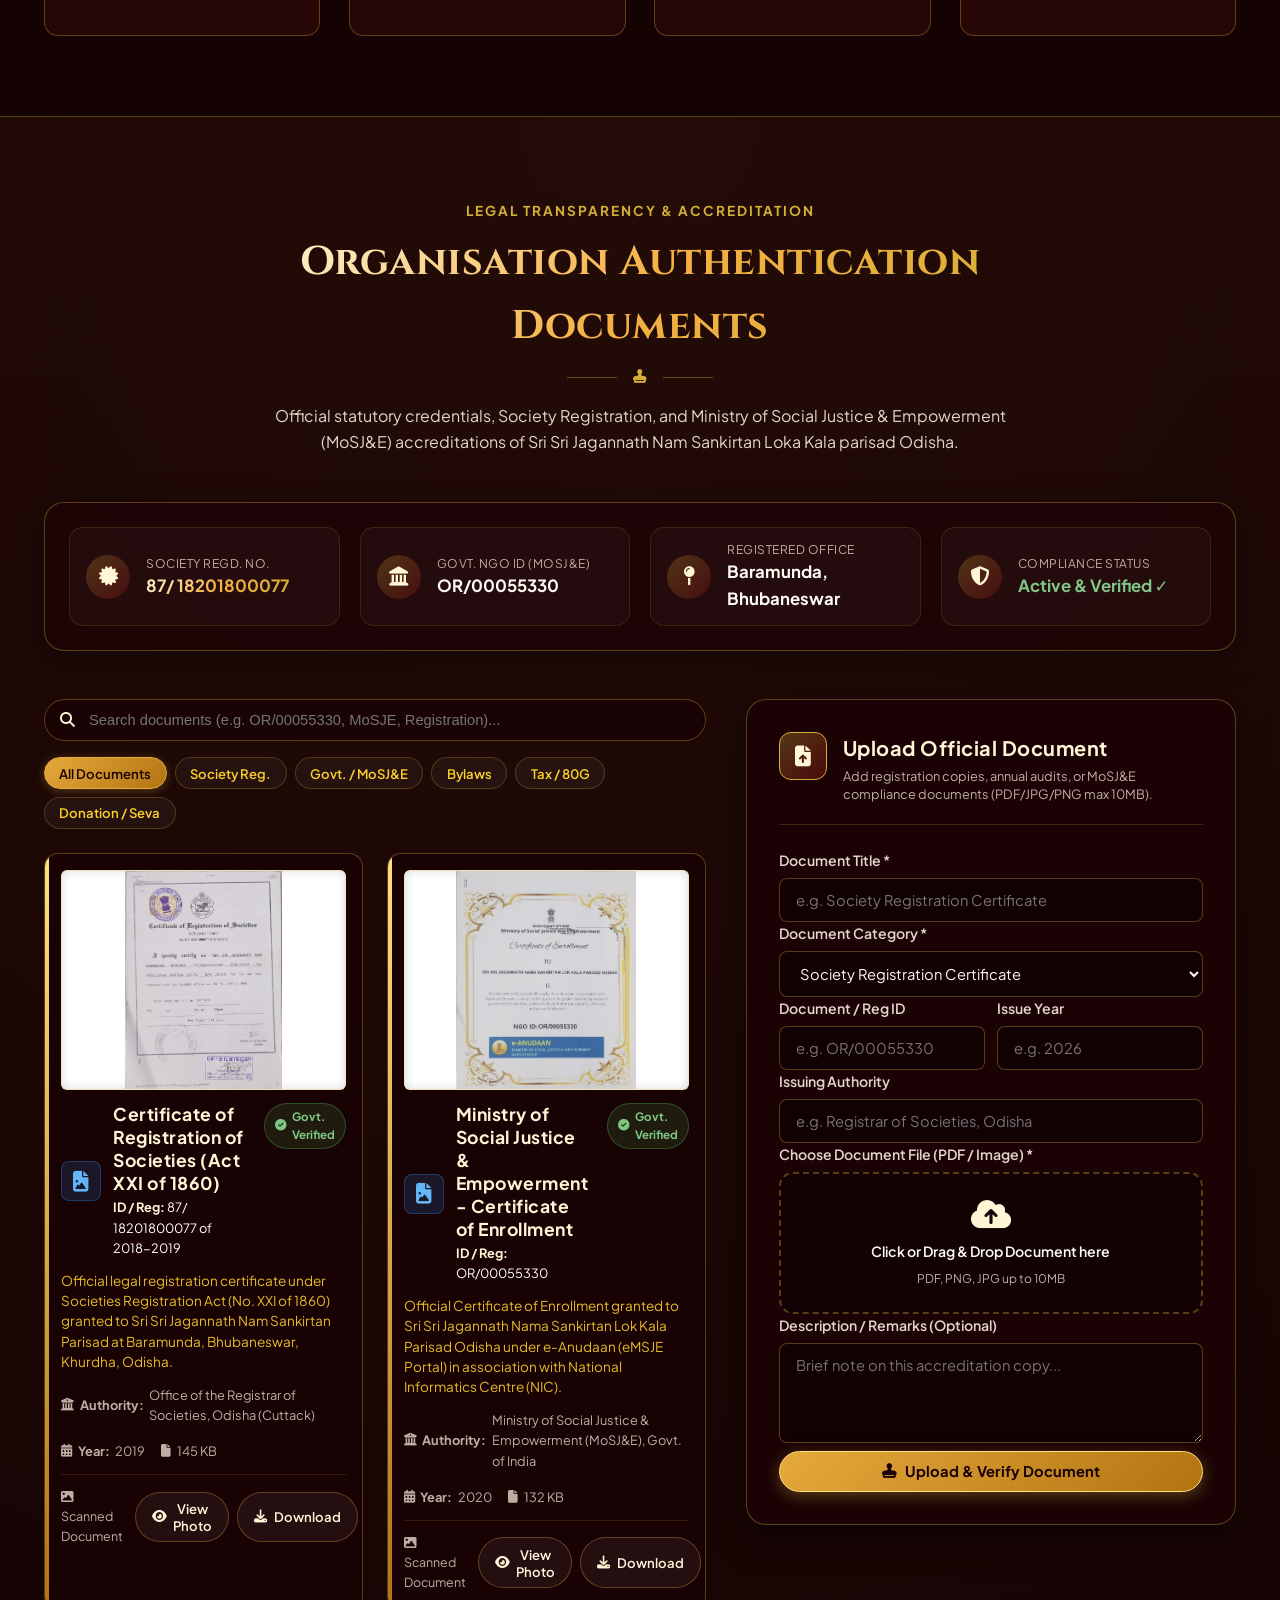
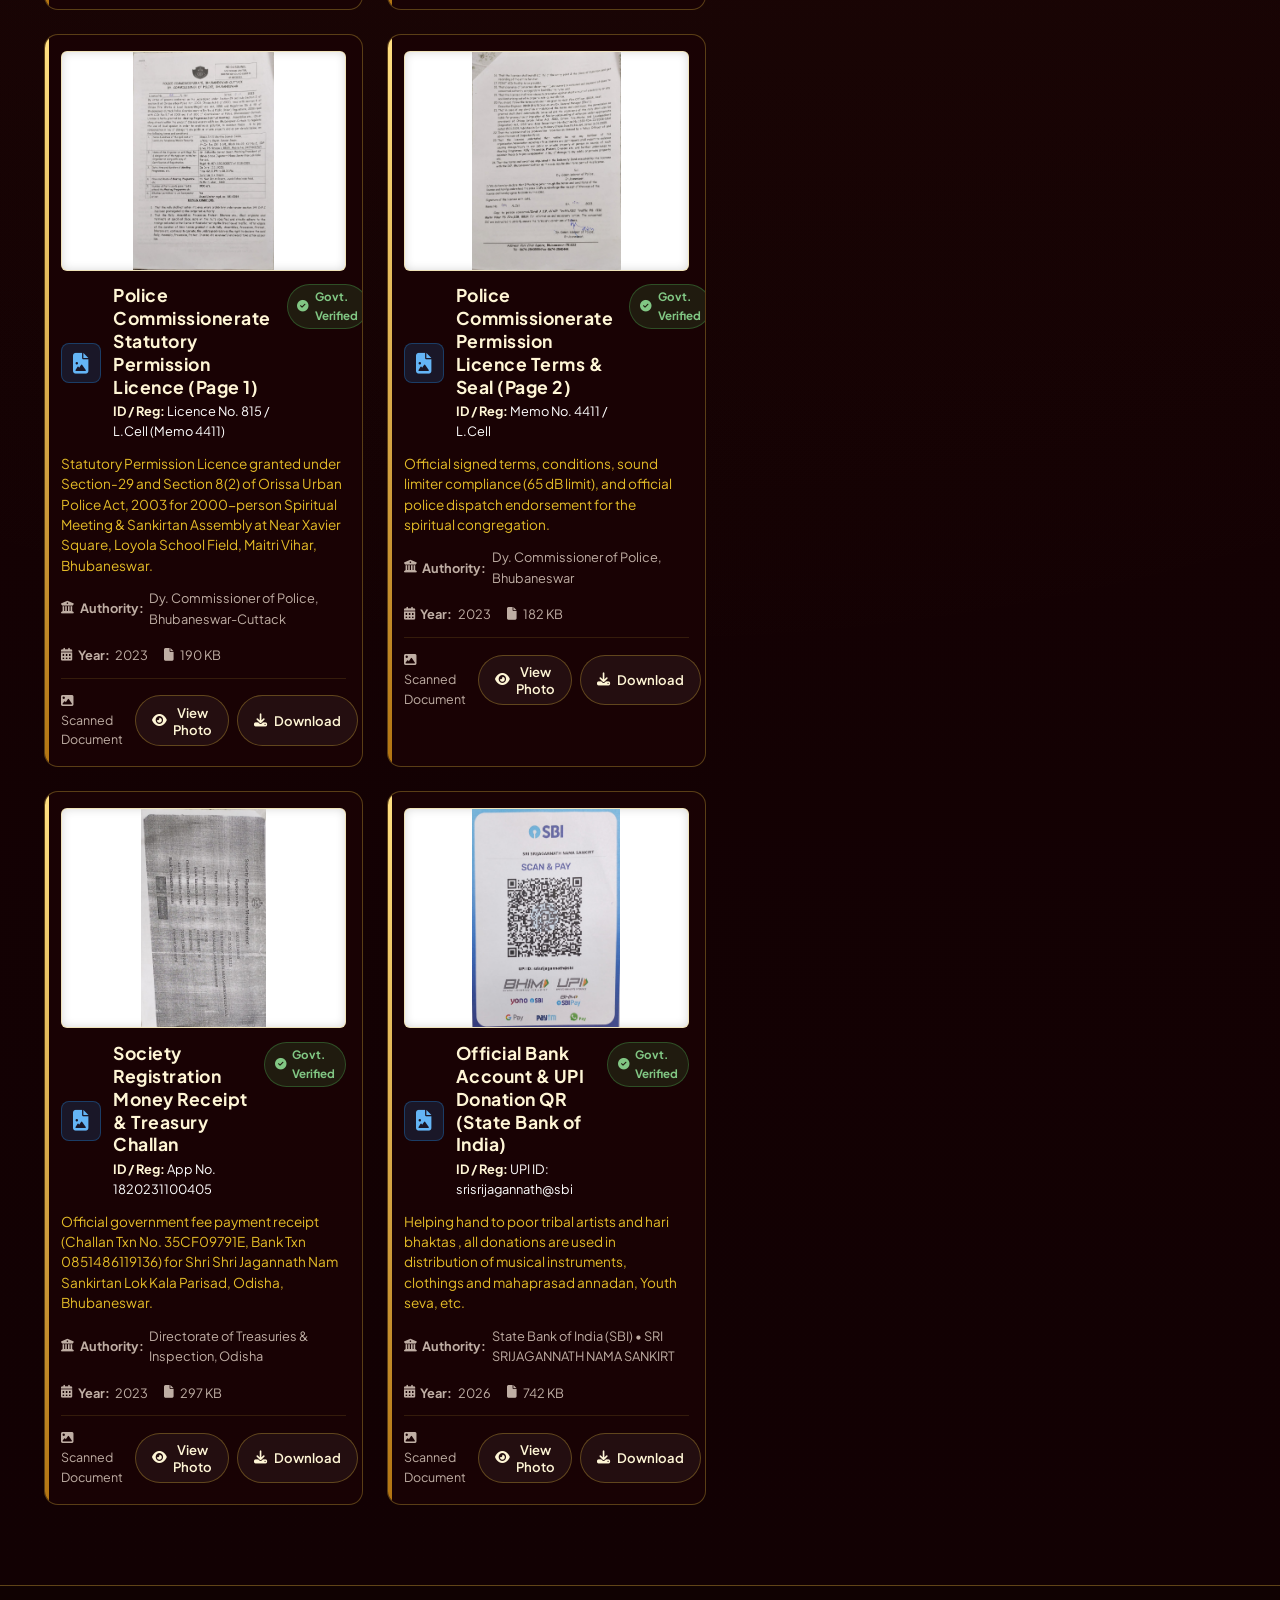
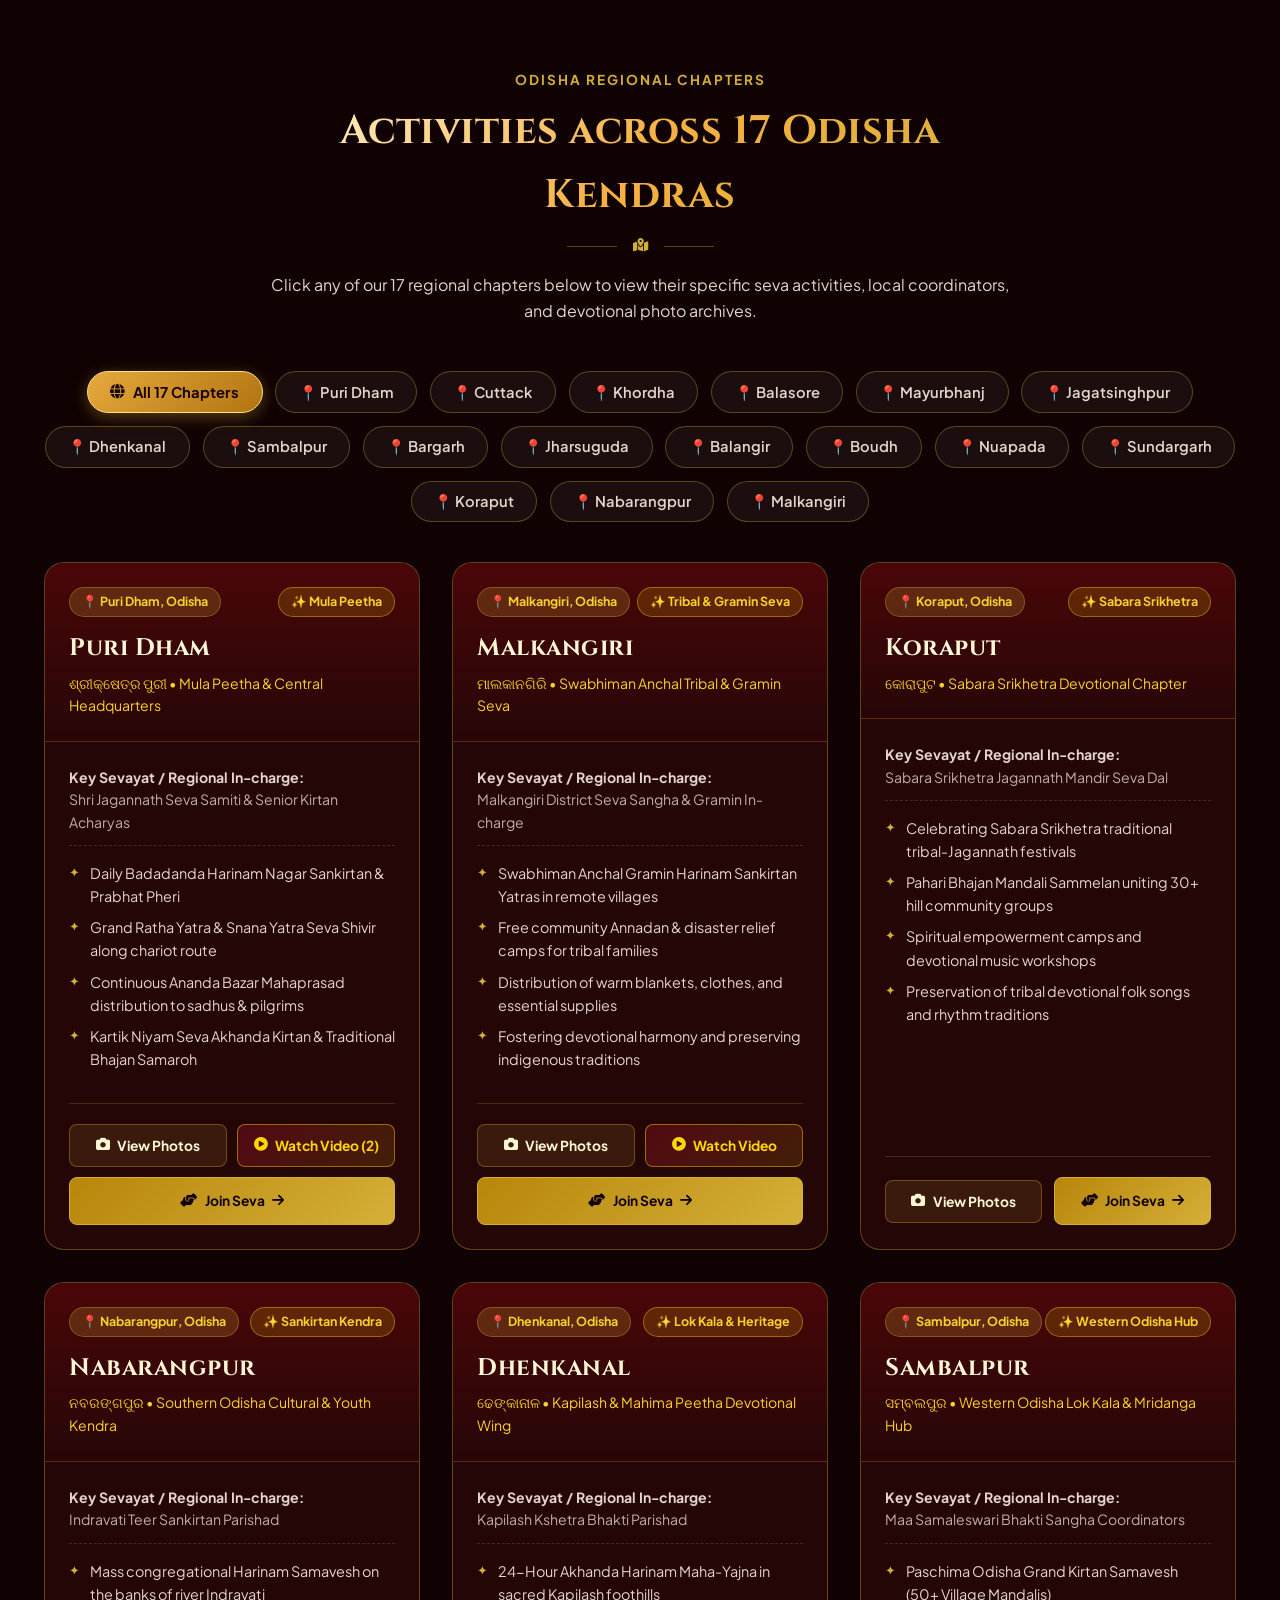
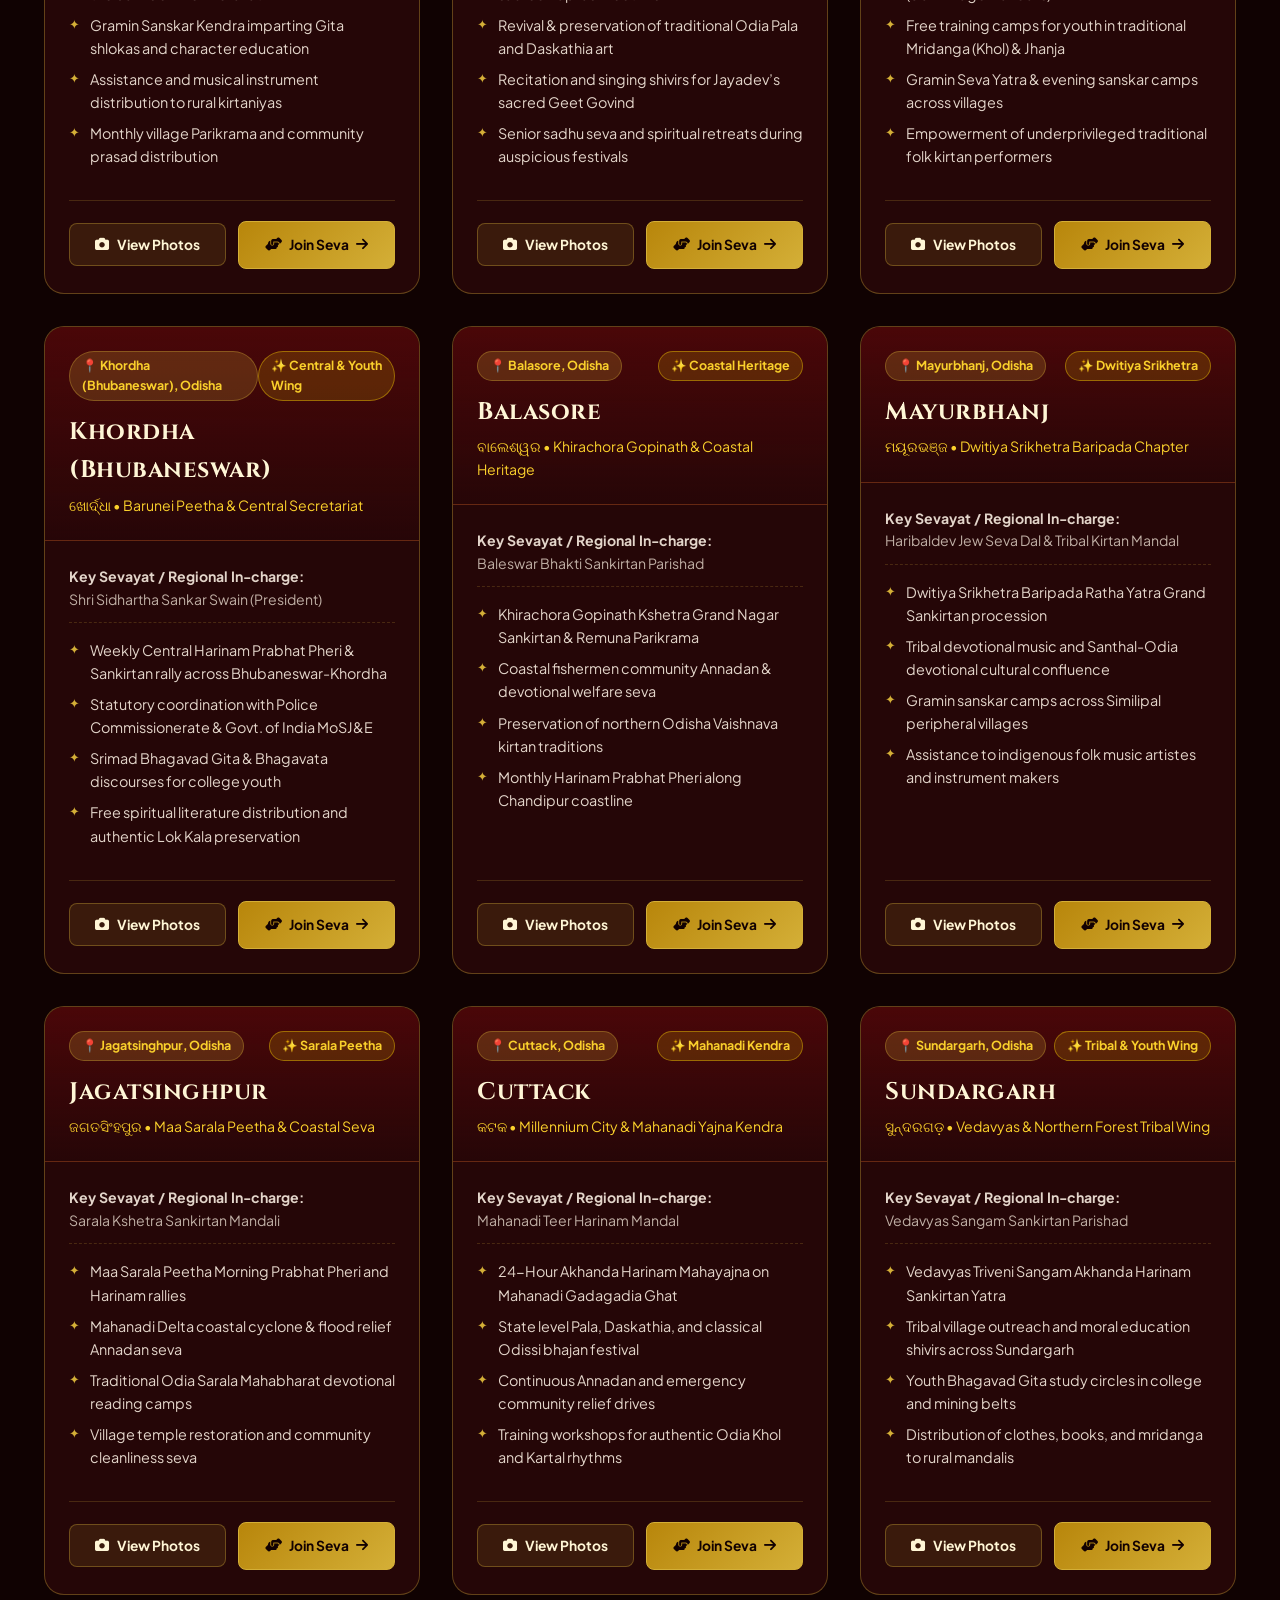
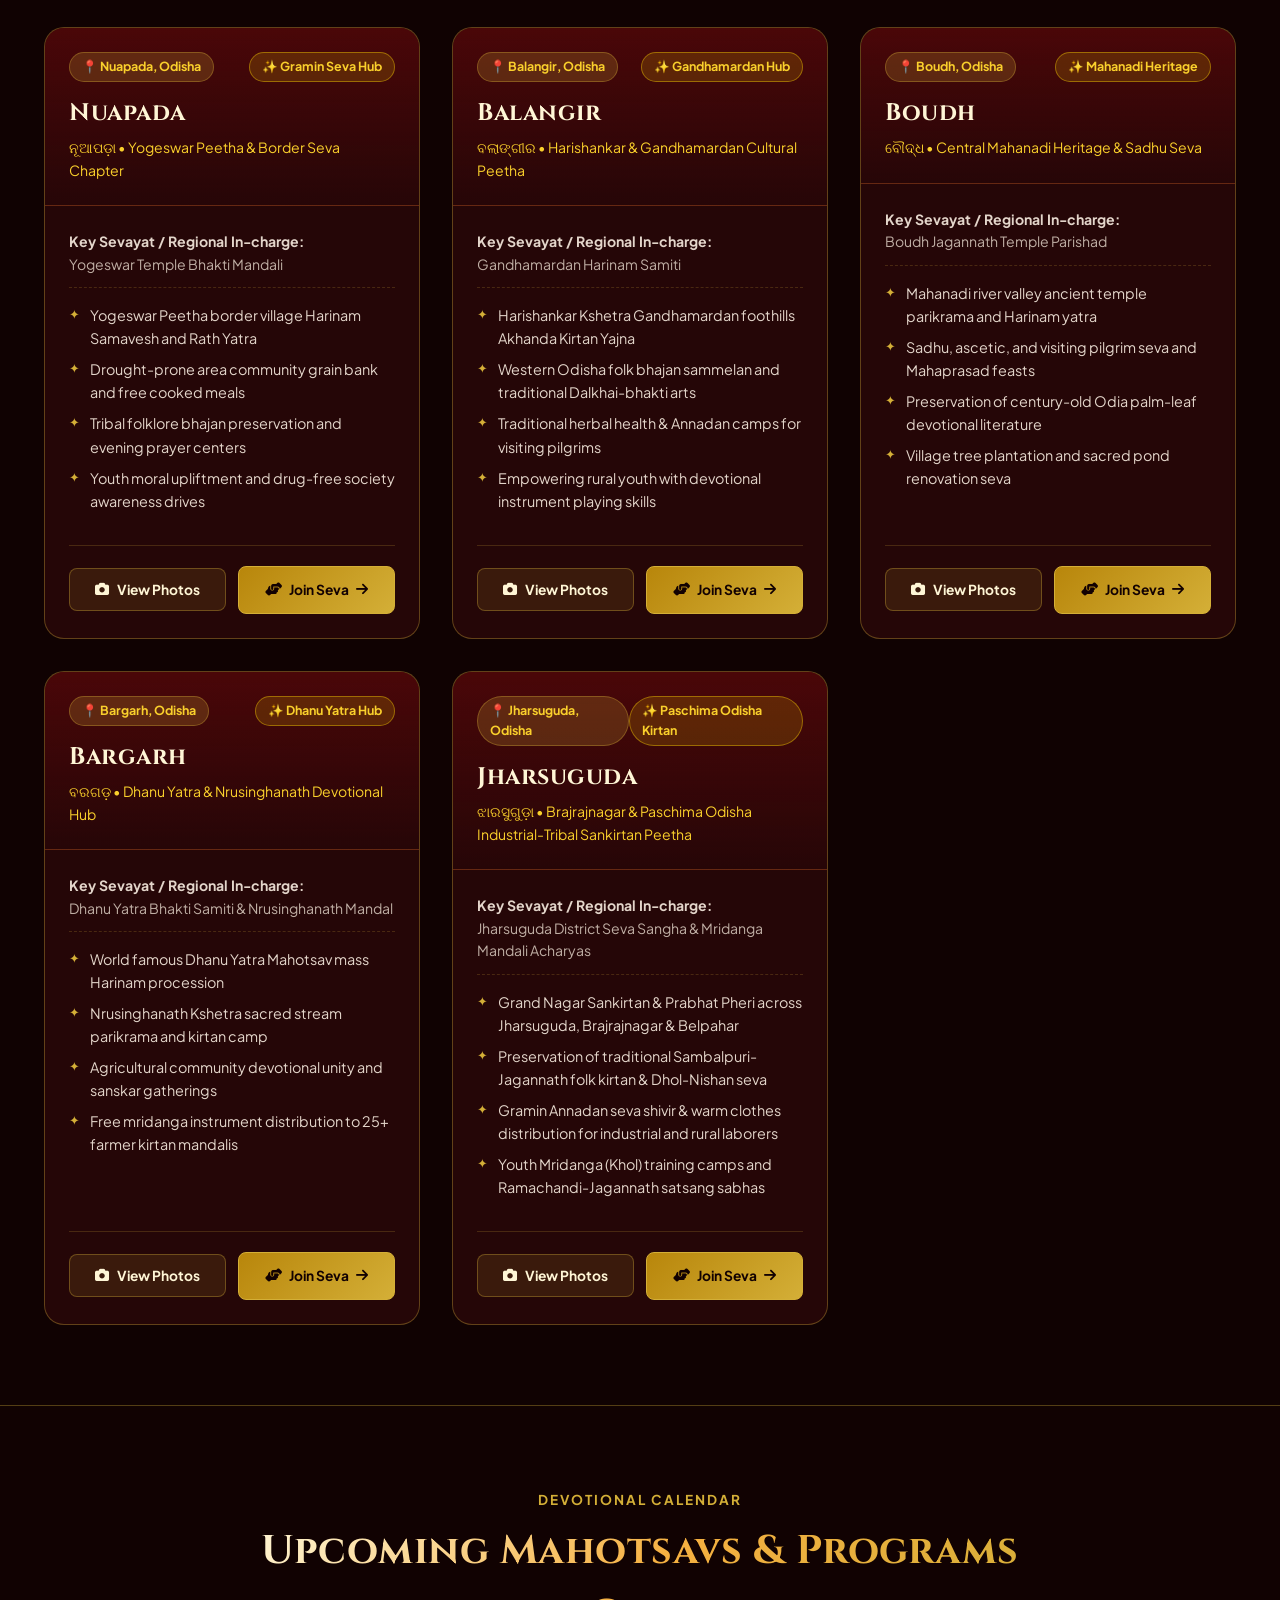
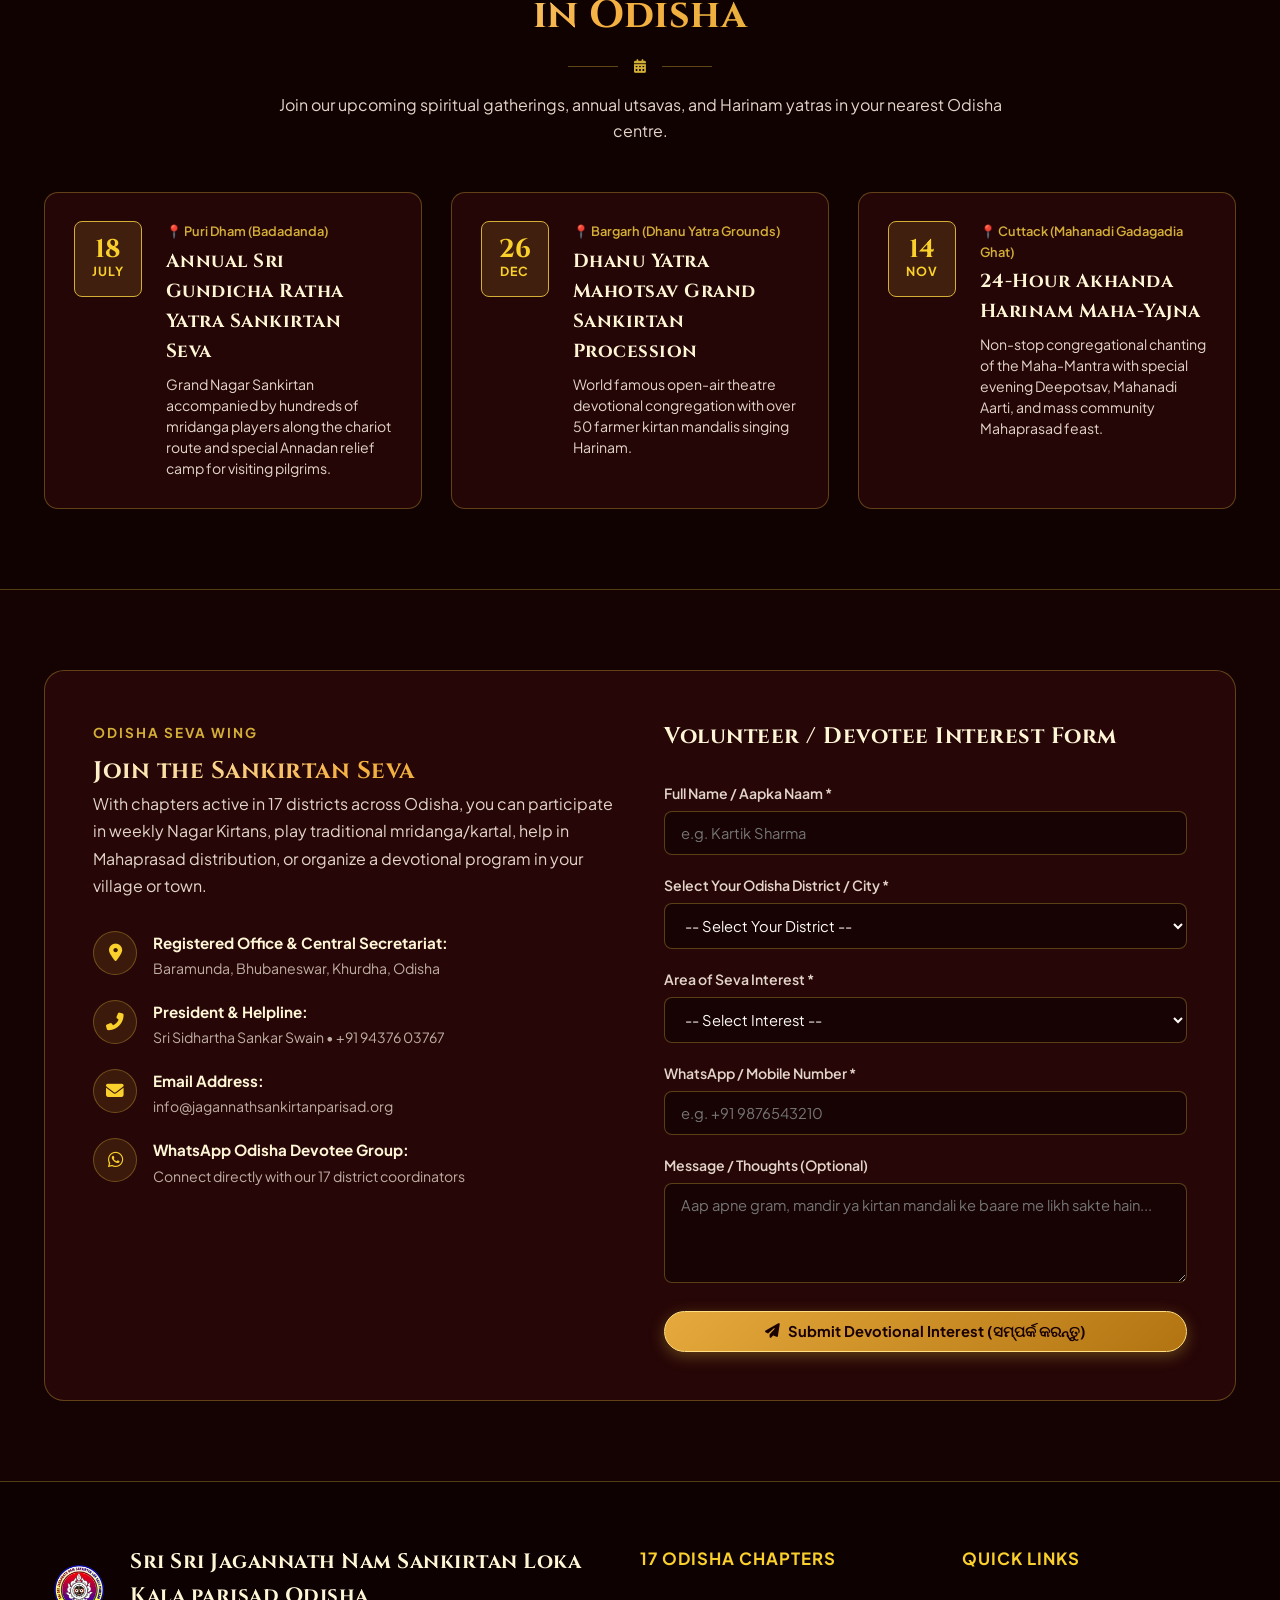
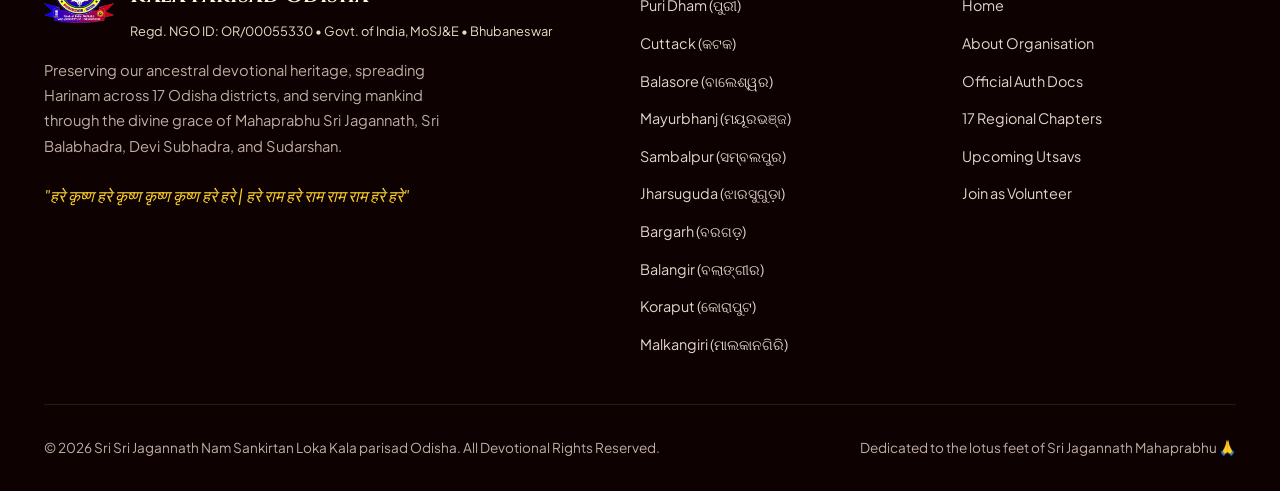
==== commit cefc90fe: "Add SBI UPI Donation QR and Seva support details to official documents" ====
--- a/src/main/resources/static/index.html
+++ b/src/main/resources/static/index.html
@@ -259,6 +259,7 @@
               <button type="button" class="doc-pill" data-category="government">Govt. / MoSJ&E</button>
               <button type="button" class="doc-pill" data-category="bylaws">Bylaws</button>
               <button type="button" class="doc-pill" data-category="tax">Tax / 80G</button>
+              <button type="button" class="doc-pill" data-category="donation">Donation / Seva</button>
             </div>
           </div>
 
@@ -502,6 +503,57 @@
                 </div>
               </div>
             </article>
+
+            <!-- 6. Official Bank Account & UPI Donation QR -->
+            <article class="doc-card" data-id="6">
+              <div class="doc-thumbnail-wrap" onclick="openDocDetails(6)" title="Click to view full QR: Official Bank Account & UPI Donation QR (State Bank of India)">
+                <img src="assets/docs/sbi-upi-donation-qr.png" alt="Official Bank Account & UPI Donation QR (State Bank of India)" class="doc-thumbnail-img" loading="eager">
+                <div class="doc-zoom-overlay">
+                  <i class="fas fa-qrcode"></i>
+                  <span>Click to Scan &amp; View QR</span>
+                </div>
+              </div>
+              <div class="doc-card-body">
+                <div class="doc-card-top">
+                  <div class="doc-type-box">
+                    <div class="doc-icon-badge image-type">
+                      <i class="fas fa-hand-holding-heart"></i>
+                    </div>
+                    <div>
+                      <h4 class="doc-title">Official Bank Account &amp; UPI Donation QR (State Bank of India)</h4>
+                      <div style="font-size: 0.8rem; color: var(--gold-light); margin-top: 0.15rem;">
+                        <strong>UPI ID:</strong> <span style="color: #FFF; font-weight: 600;">srisrijagannath@sbi</span>
+                      </div>
+                    </div>
+                  </div>
+                  <span class="doc-badge-verified">
+                    <i class="fas fa-check-circle"></i> Official Verified
+                  </span>
+                </div>
+                <p class="doc-desc">Helping hand to poor tribal artists and hari bhaktas , all donations are used in distribution of musical instruments, clothings and mahaprasad annadan, Youth seva, etc.</p>
+                <div class="doc-meta">
+                  <span><i class="fas fa-university"></i> <strong>Bank:</strong> State Bank of India (SBI) • SRI SRIJAGANNATH NAMA SANKIRT</span>
+                  <span><i class="fas fa-calendar-alt"></i> <strong>Year:</strong> 2026</span>
+                  <span><i class="fas fa-file"></i> 742 KB</span>
+                </div>
+                <div class="doc-card-actions">
+                  <span class="doc-file-info">
+                    <i class="fas fa-qrcode"></i> SBI Scan &amp; Pay QR
+                  </span>
+                  <div style="display: flex; gap: 0.5rem; flex-wrap: wrap;">
+                    <button type="button" class="doc-btn-view" onclick="openDocDetails(6)">
+                      <i class="fas fa-eye"></i> View QR
+                    </button>
+                    <a href="upi://pay?pa=srisrijagannath@sbi&pn=SRI%20SRIJAGANNATH%20NAMA%20SANKIRT&cu=INR" class="doc-btn-view" style="text-decoration: none; background: rgba(30, 130, 60, 0.35); border-color: #81C784;">
+                      <i class="fas fa-mobile-alt"></i> Pay via UPI
+                    </a>
+                    <a href="assets/docs/sbi-upi-donation-qr.png" target="_blank" download class="doc-btn-view" style="text-decoration: none;">
+                      <i class="fas fa-download"></i> Download
+                    </a>
+                  </div>
+                </div>
+              </div>
+            </article>
           </div>
         </div>
 
@@ -531,6 +583,7 @@
                   <option value="government">Govt. of India / MoSJ&E / NITI Aayog</option>
                   <option value="bylaws">Parishad Bylaws & Constitution</option>
                   <option value="tax">Tax Exemption (12A / 80G)</option>
+                  <option value="donation">Donation &amp; Bank Account / UPI</option>
                   <option value="audit">Audit & Annual Financial Return</option>
                   <option value="gazette">Official Notification & Gazette</option>
                 </select>
@@ -986,6 +1039,6 @@
   </button>
 
   <!-- Application Script -->
-  <script src="js/app.js?v=20261108j"></script>
+  <script src="js/app.js?v=20261108k"></script>
 </body>
 </html>
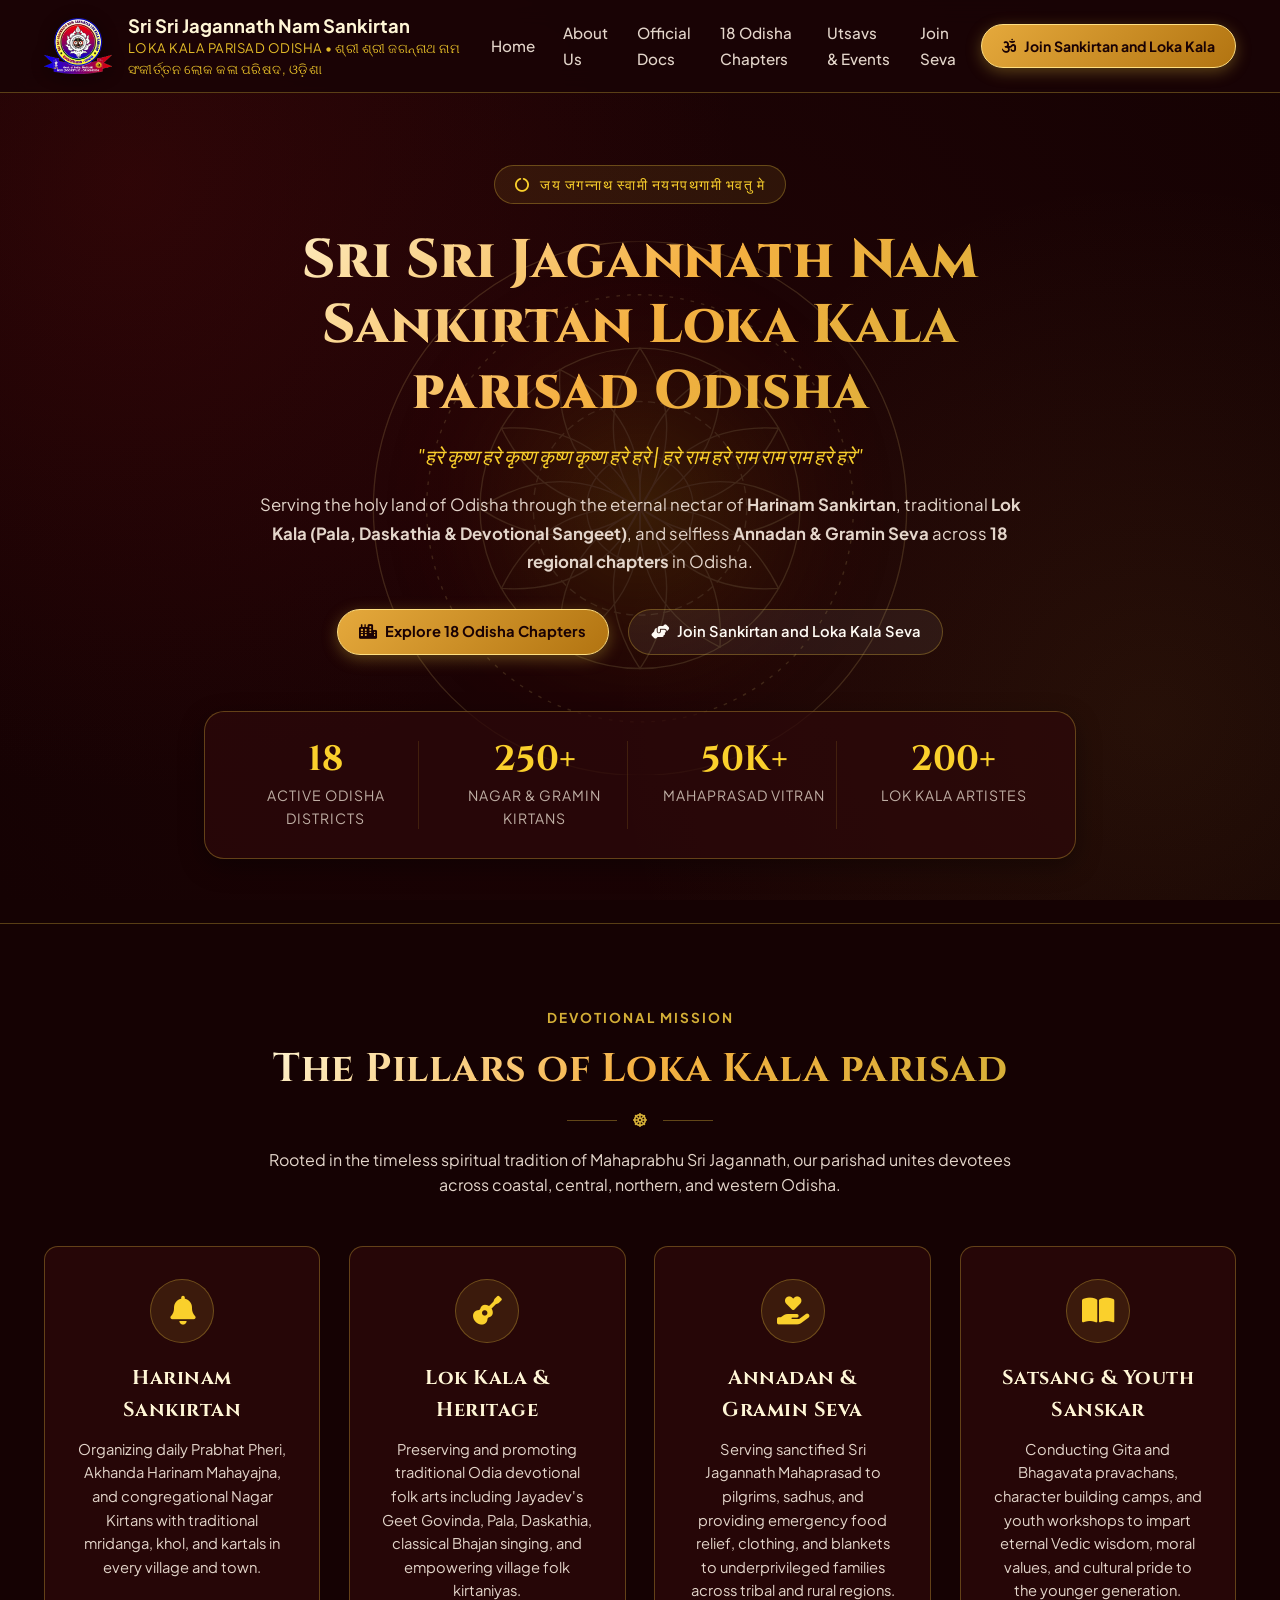
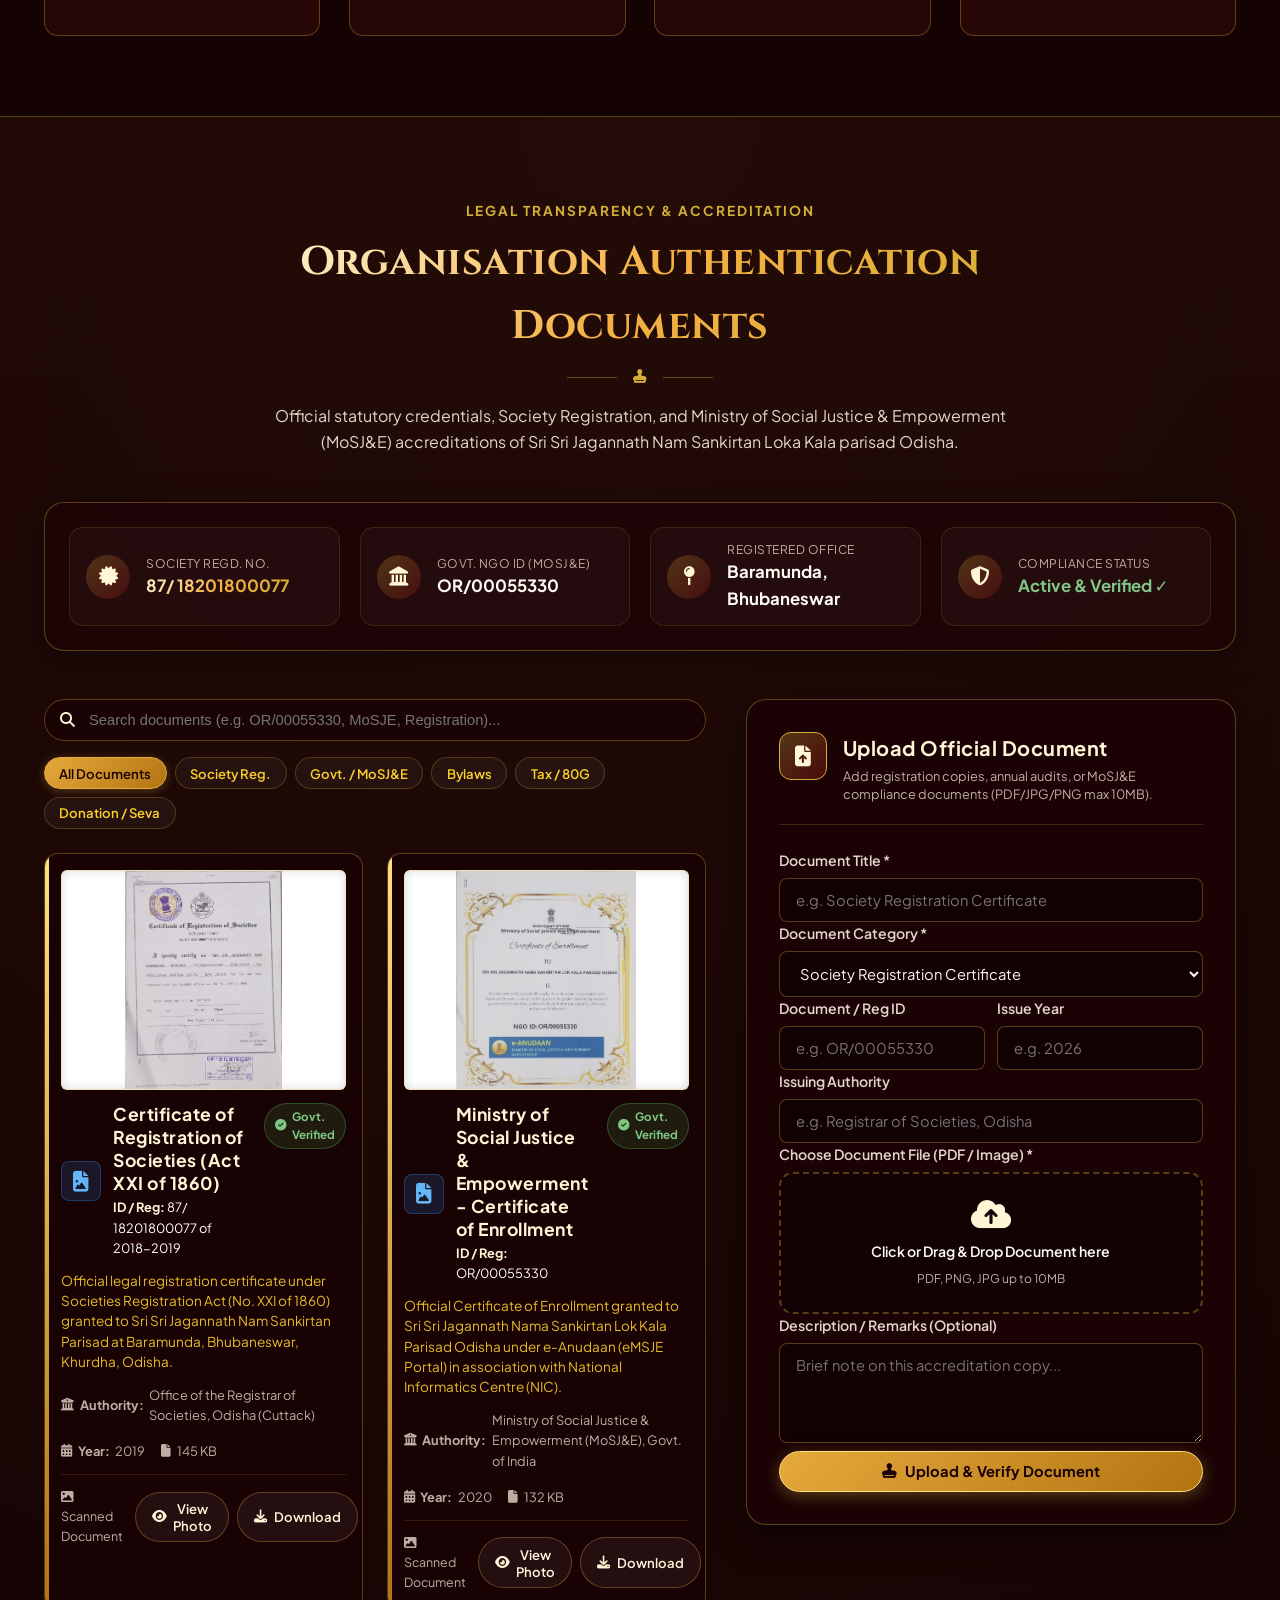
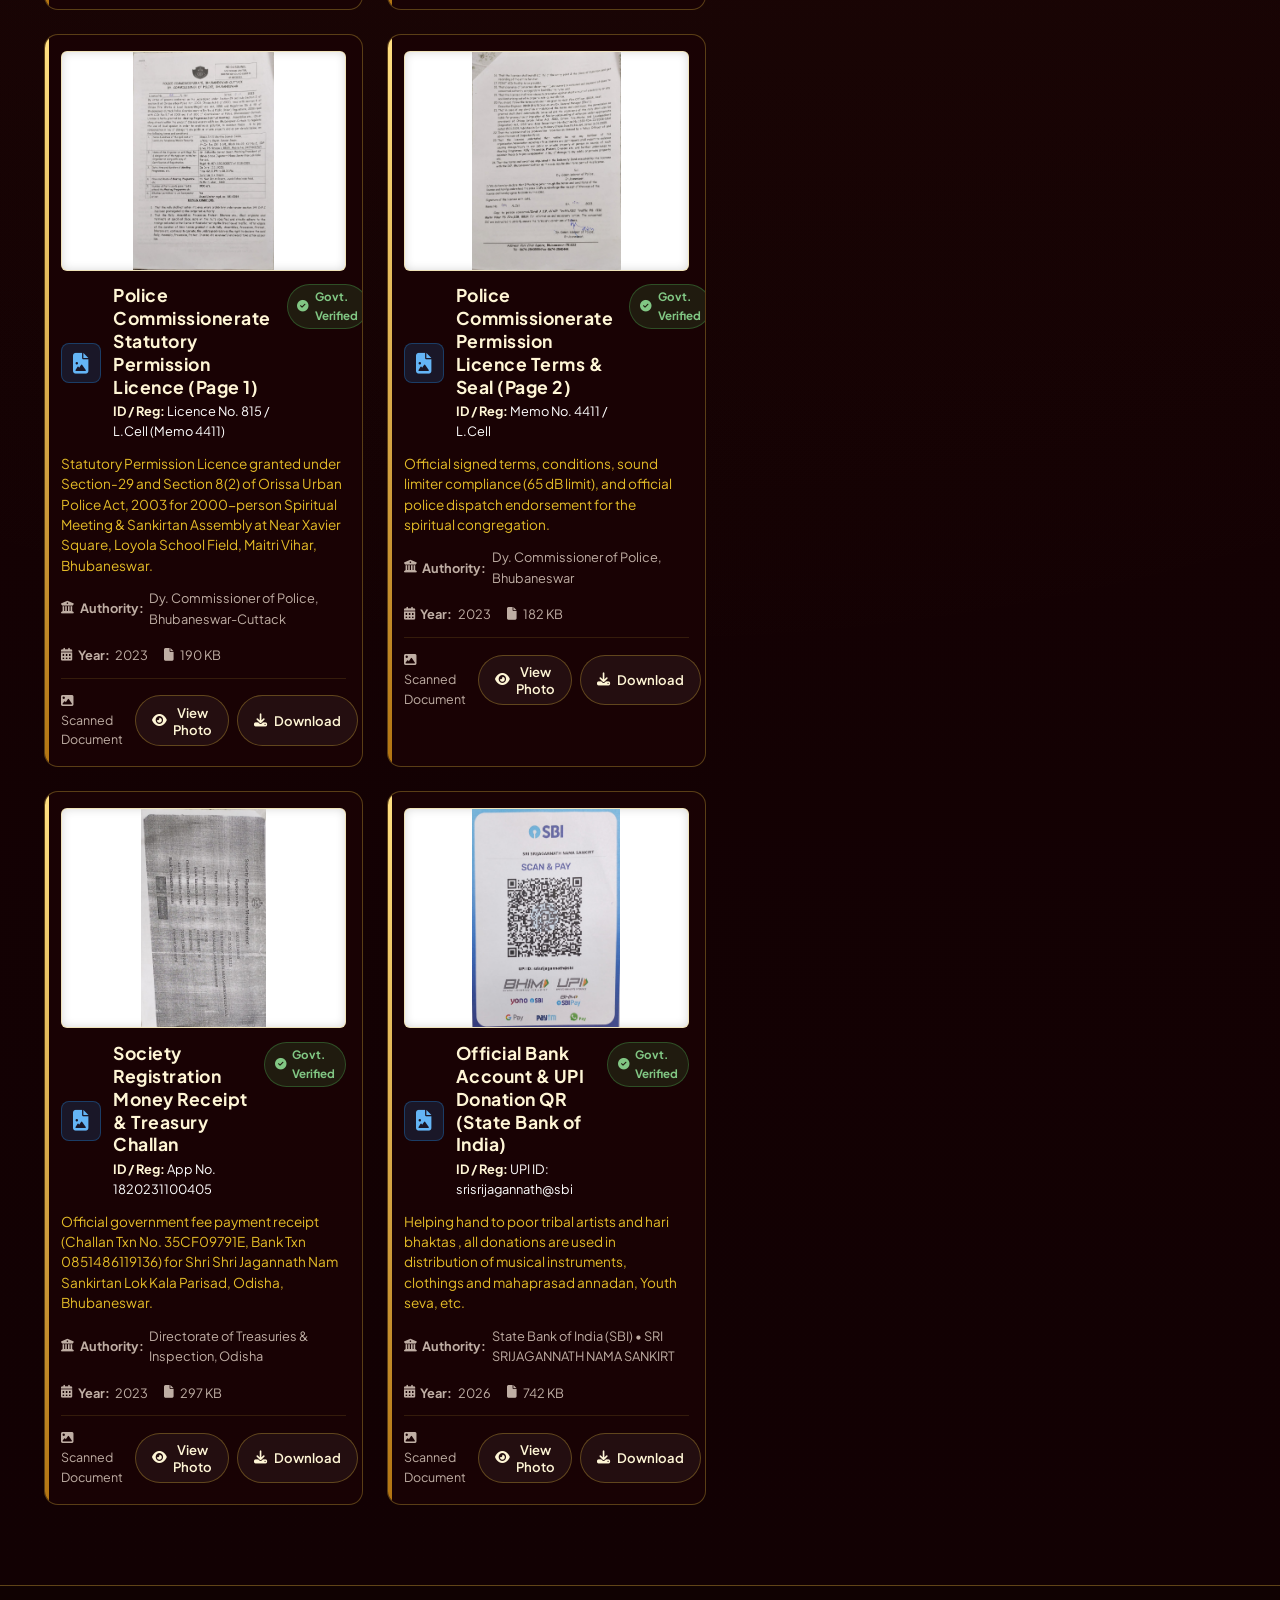
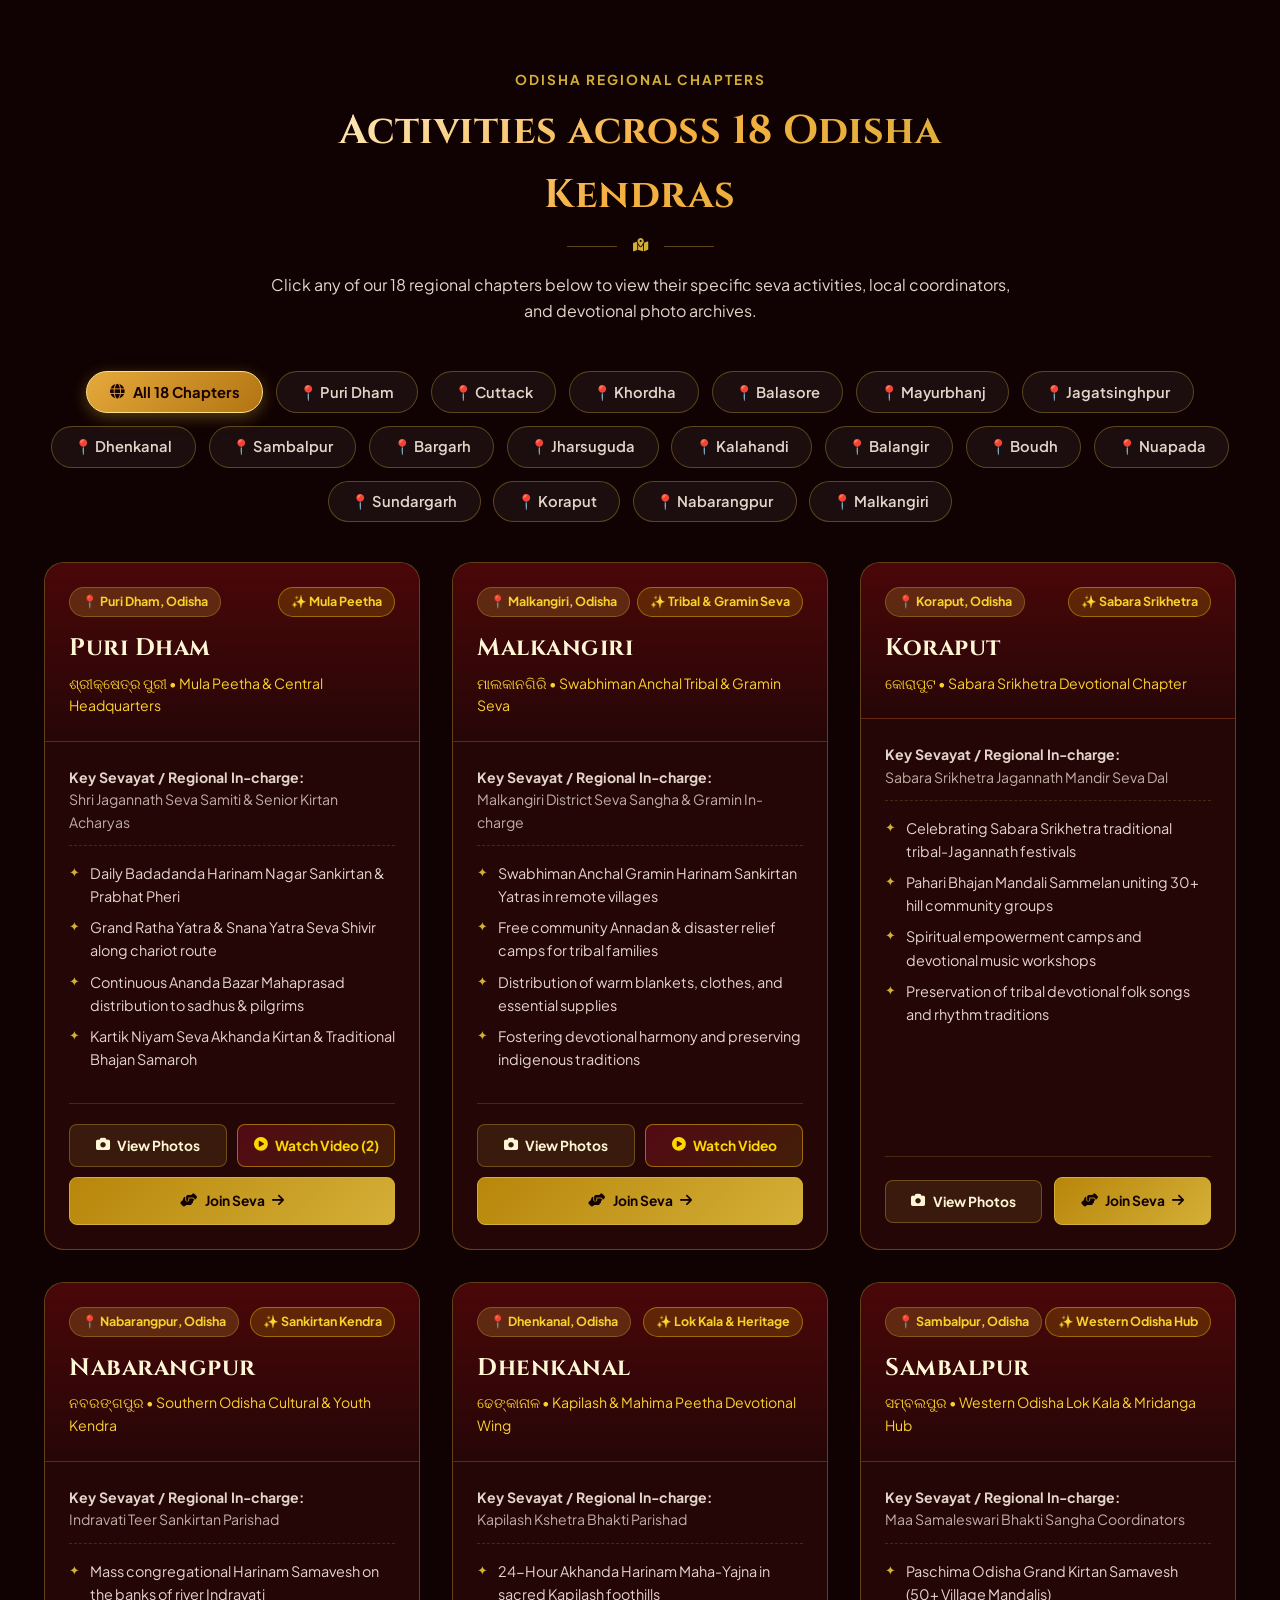
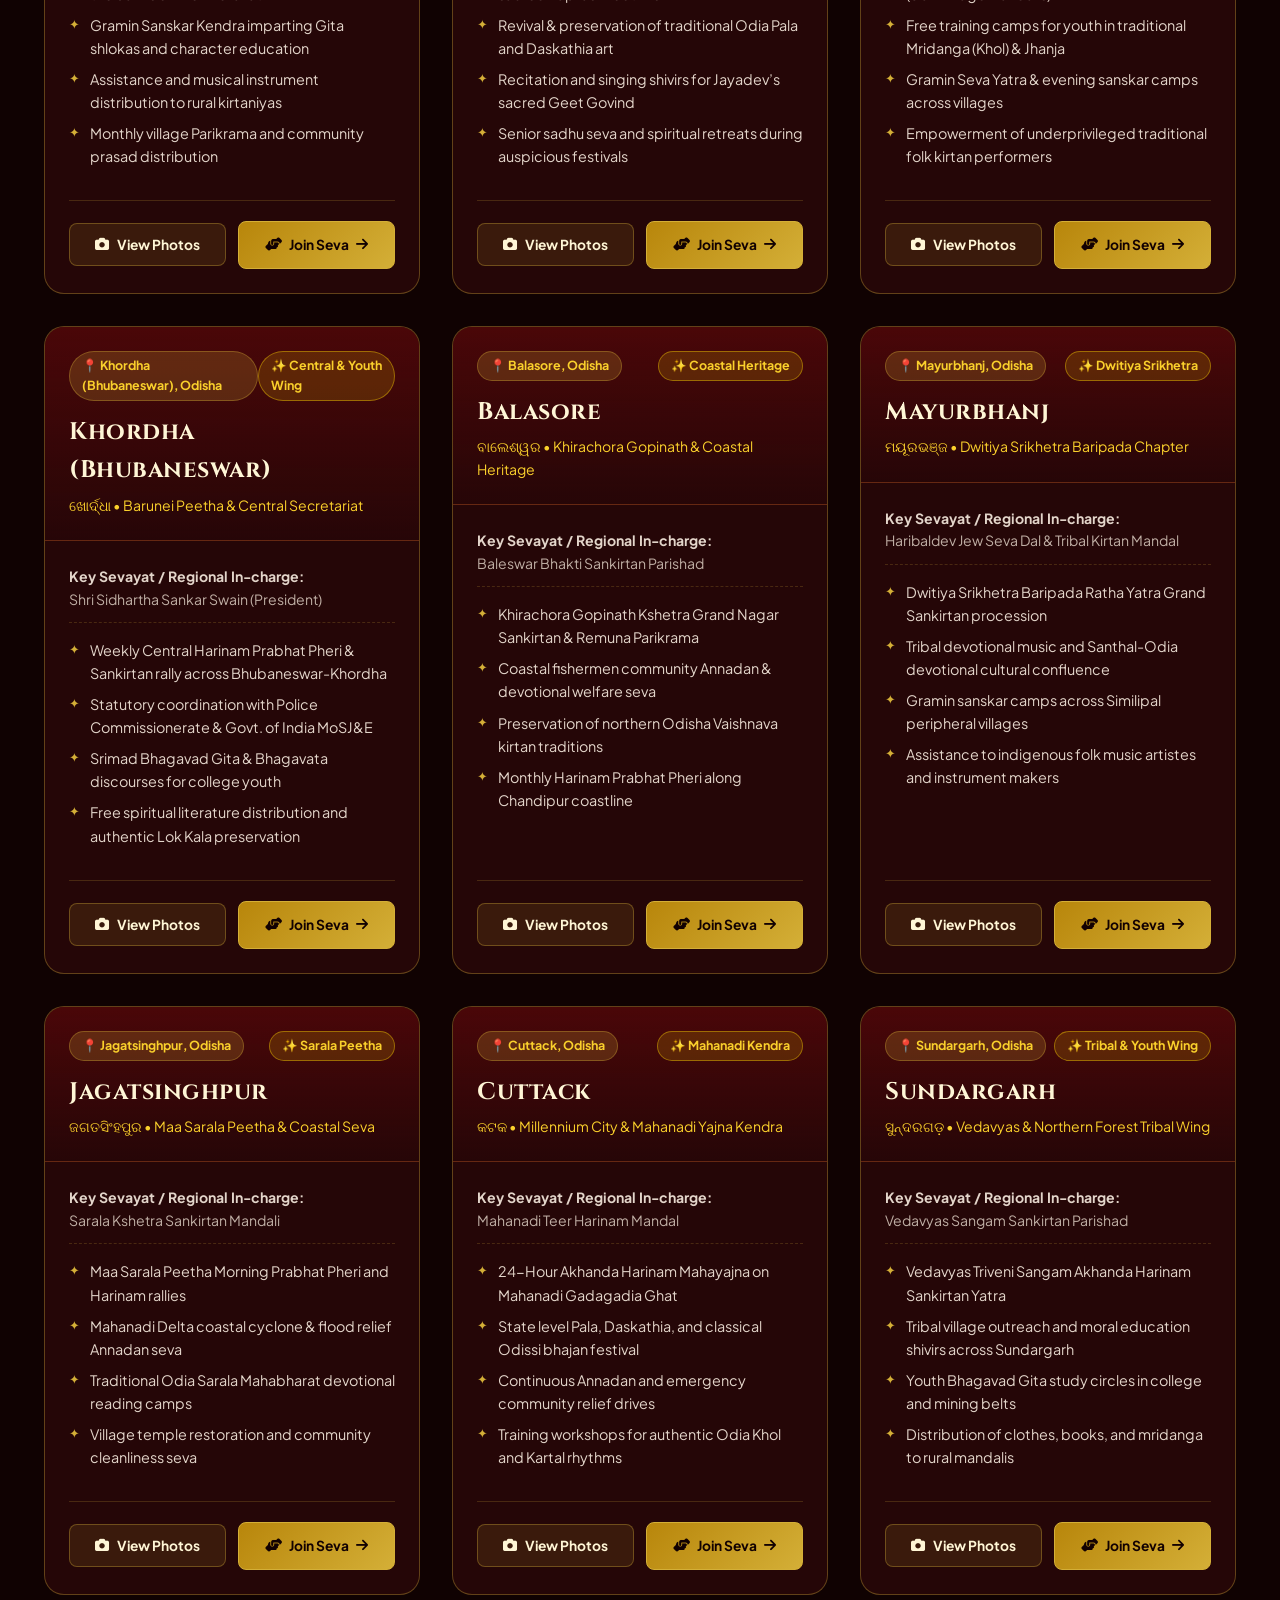
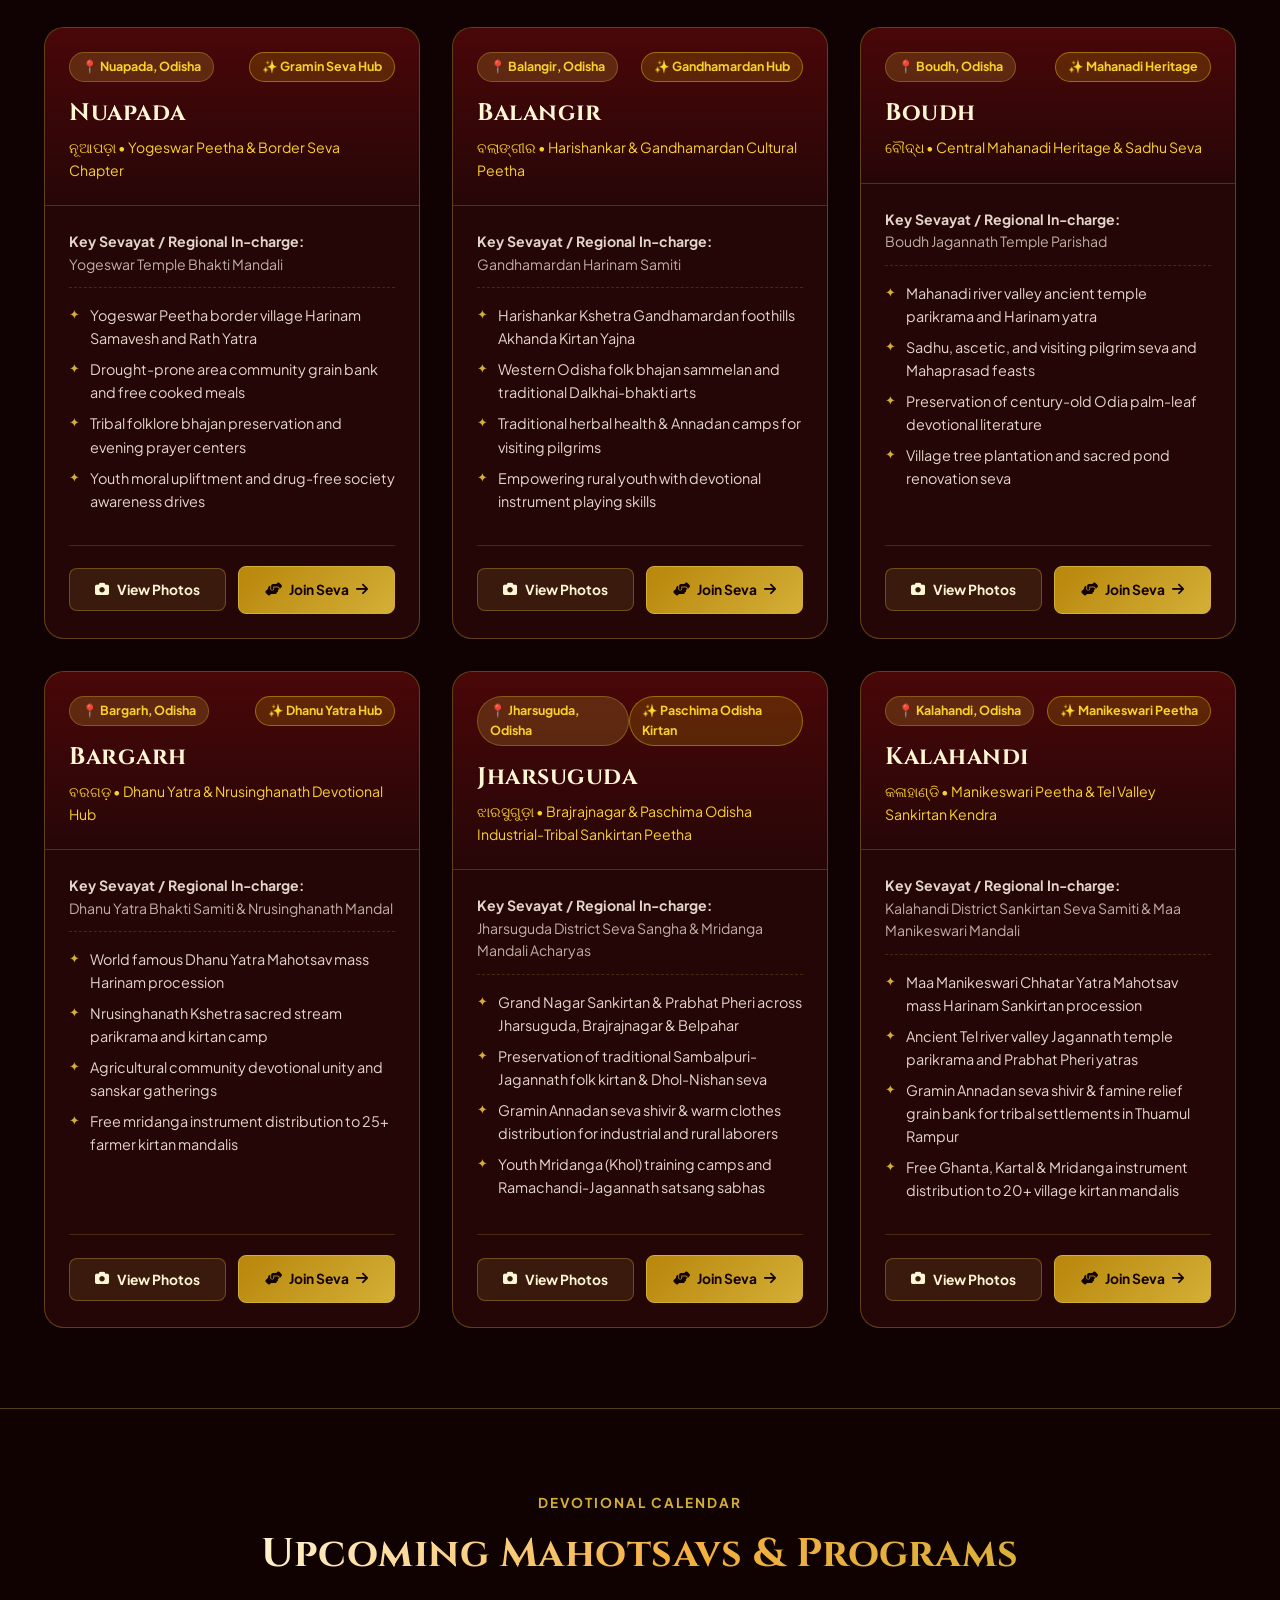
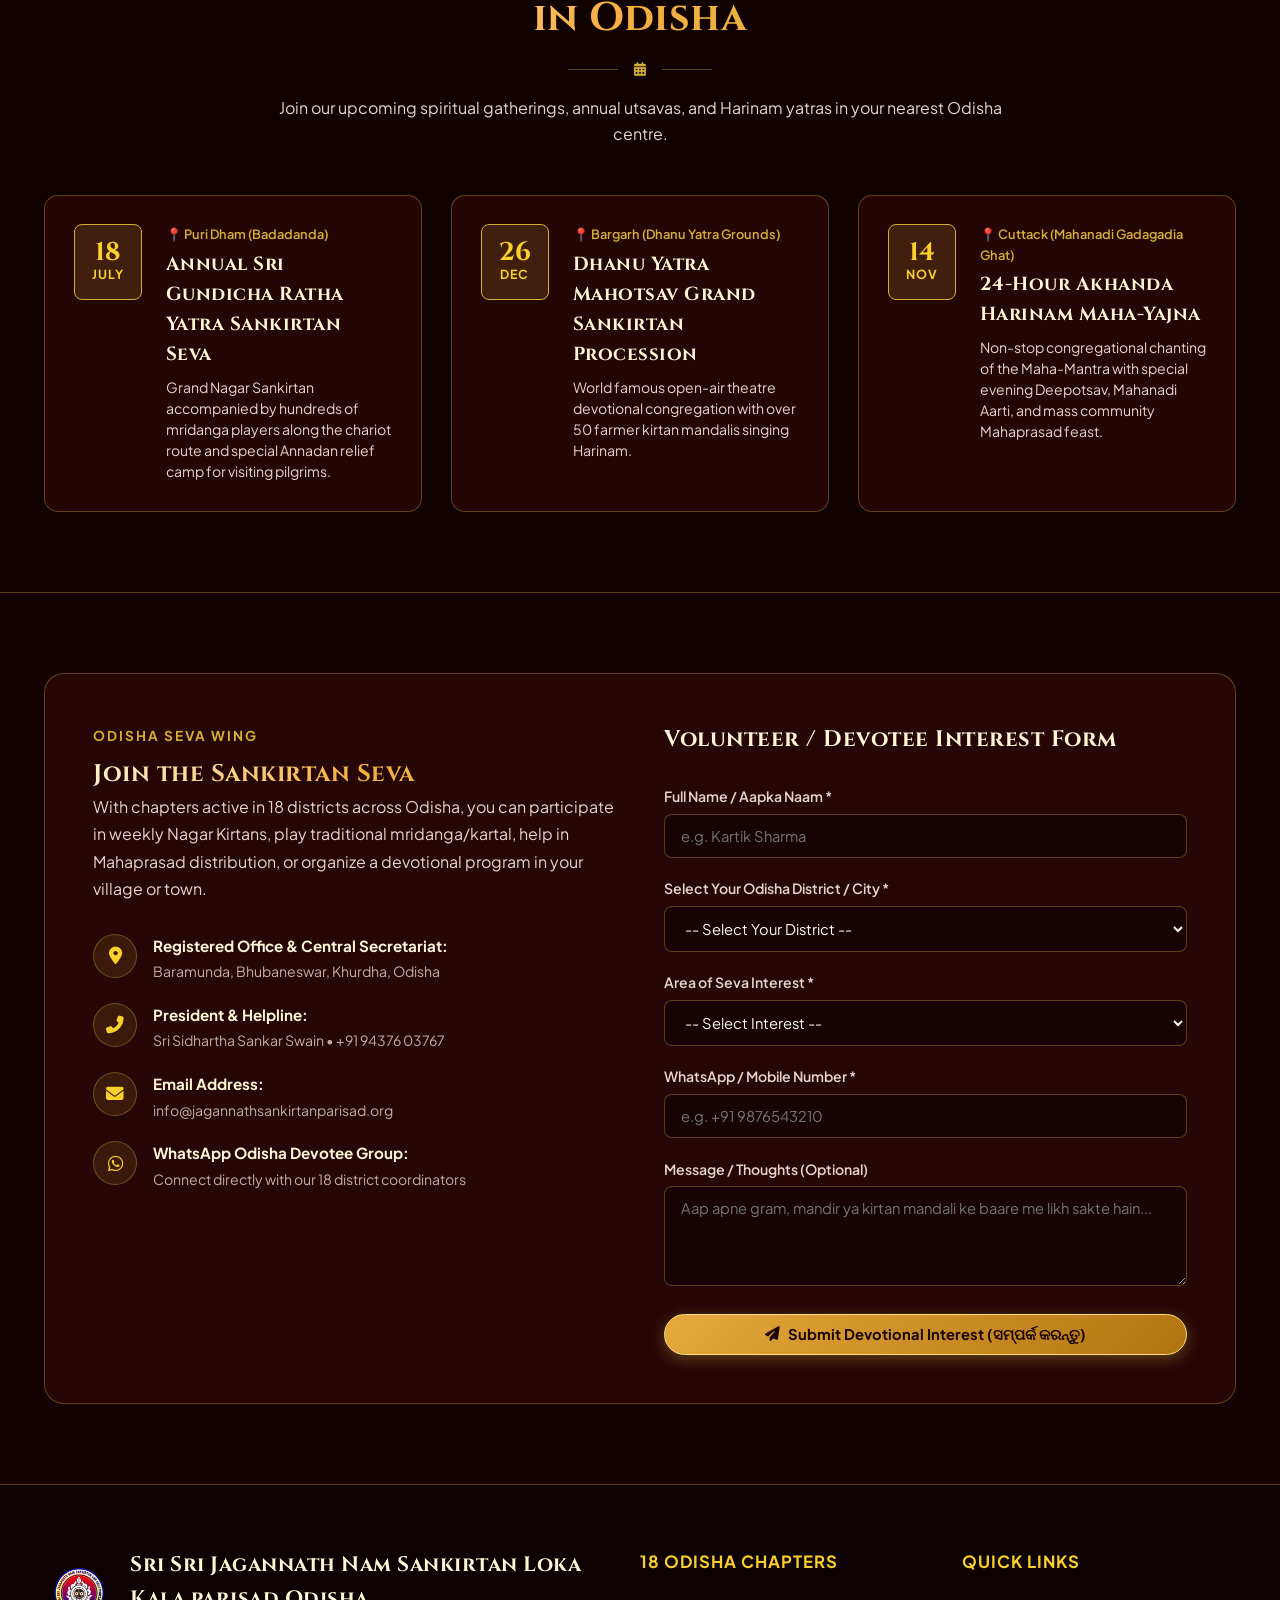
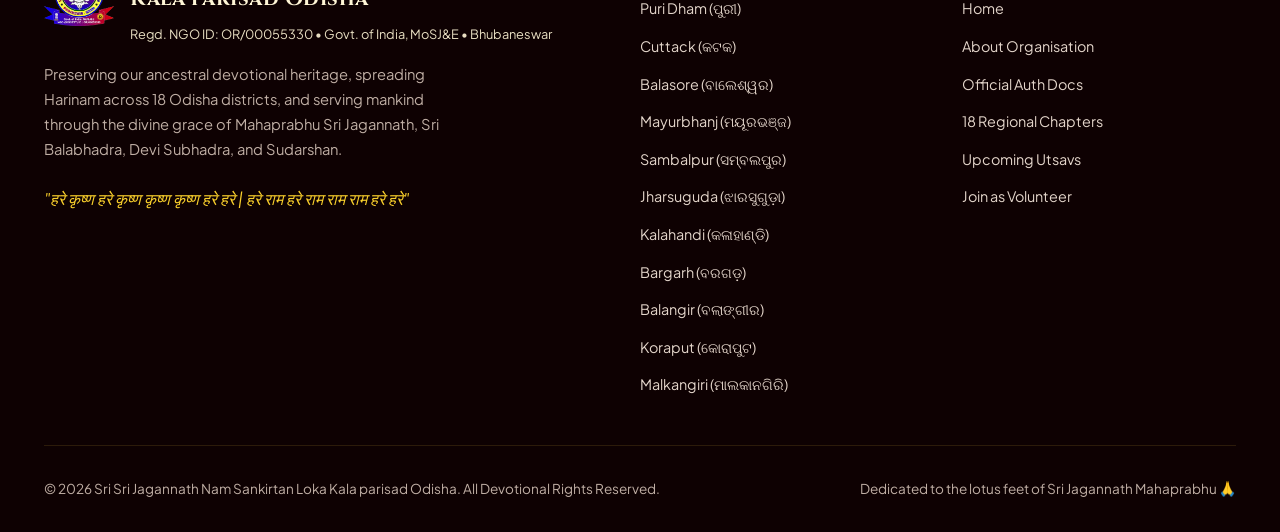
==== commit a0ef22f5: "Add 18th district Kalahandi to Odisha chapters, photo gallery, and volunteer selection" ====
--- a/src/main/resources/static/index.html
+++ b/src/main/resources/static/index.html
@@ -3,12 +3,12 @@
 <head>
   <meta charset="UTF-8">
   <meta name="viewport" content="width=device-width, initial-scale=1.0">
-  <meta name="description" content="Sri Sri Jagannath Nam Sankirtan Loka Kala parisad Odisha - Spiritual organisation catalogue showcasing Harinam Sankirtan, traditional Lok Kala, and community seva across 17 Odisha districts (Puri, Malkangiri, Koraput, Nabarangpur, Dhenkanal, Sambalpur, Khordha, Balasore, Mayurbhanj, Jagatsinghpur, Cuttack, Sundargarh, Nuapada, Balangir, Boudh, Bargarh, Jharsuguda).">
-  <meta name="keywords" content="Jagannath, Sankirtan, Loka Kala, Odisha, Puri, Malkangiri, Koraput, Nabarangpur, Dhenkanal, Sambalpur, Khordha, Balasore, Mayurbhanj, Jagatsinghpur, Cuttack, Sundargarh, Nuapada, Balangir, Boudh, Bargarh, Jharsuguda">
+  <meta name="description" content="Sri Sri Jagannath Nam Sankirtan Loka Kala parisad Odisha - Spiritual organisation catalogue showcasing Harinam Sankirtan, traditional Lok Kala, and community seva across 18 Odisha districts (Puri, Malkangiri, Koraput, Nabarangpur, Dhenkanal, Sambalpur, Khordha, Balasore, Mayurbhanj, Jagatsinghpur, Cuttack, Sundargarh, Nuapada, Balangir, Boudh, Bargarh, Jharsuguda, Kalahandi).">
+  <meta name="keywords" content="Jagannath, Sankirtan, Loka Kala, Odisha, Puri, Malkangiri, Koraput, Nabarangpur, Dhenkanal, Sambalpur, Khordha, Balasore, Mayurbhanj, Jagatsinghpur, Cuttack, Sundargarh, Nuapada, Balangir, Boudh, Bargarh, Jharsuguda, Kalahandi">
   <meta http-equiv="Cache-Control" content="no-cache, no-store, must-revalidate">
   <meta http-equiv="Pragma" content="no-cache">
   <meta http-equiv="Expires" content="0">
-  <title>Sri Sri Jagannath Nam Sankirtan Loka Kala parisad Odisha | 17 Odisha Chapters</title>
+  <title>Sri Sri Jagannath Nam Sankirtan Loka Kala parisad Odisha | 18 Odisha Chapters</title>
   
   <!-- Favicon -->
   <link rel="icon" type="image/png" href="assets/icons/official-logo.png">
@@ -45,7 +45,7 @@
           <li><a href="#home" class="nav-link">Home</a></li>
           <li><a href="#about" class="nav-link">About Us</a></li>
           <li><a href="#documents" class="nav-link">Official Docs</a></li>
-          <li><a href="#cities" class="nav-link">17 Odisha Chapters</a></li>
+          <li><a href="#cities" class="nav-link">18 Odisha Chapters</a></li>
           <li><a href="#events" class="nav-link">Utsavs & Events</a></li>
           <li><a href="#contact" class="nav-link">Join Seva</a></li>
         </ul>
@@ -86,13 +86,13 @@
       <p class="hero-description">
         Serving the holy land of Odisha through the eternal nectar of 
         <strong>Harinam Sankirtan</strong>, traditional <strong>Lok Kala (Pala, Daskathia & Devotional Sangeet)</strong>, 
-        and selfless <strong>Annadan & Gramin Seva</strong> across <strong>17 regional chapters</strong> in Odisha.
+        and selfless <strong>Annadan & Gramin Seva</strong> across <strong>18 regional chapters</strong> in Odisha.
       </p>
 
       <div class="hero-buttons">
         <a href="#cities" class="btn-primary">
           <i class="fas fa-city"></i>
-          <span>Explore 17 Odisha Chapters</span>
+          <span>Explore 18 Odisha Chapters</span>
         </a>
         <a href="#contact" class="btn-secondary">
           <i class="fas fa-hands-helping"></i>
@@ -103,7 +103,7 @@
       <!-- Quick Stats Counter -->
       <div class="hero-stats">
         <div class="stat-item">
-          <span class="stat-number">17</span>
+          <span class="stat-number">18</span>
           <span class="stat-label">Active Odisha Districts</span>
         </div>
         <div class="stat-item">
@@ -632,20 +632,20 @@
   </section>
 
   <!-- ======================================================================
-       Odisha Chapters Showcase Section (All 17 Districts)
+       Odisha Chapters Showcase Section (All 18 Districts)
        ====================================================================== -->
   <section class="cities-section" id="cities">
     <div class="container">
       <div class="section-header">
         <span class="section-tag">Odisha Regional Chapters</span>
-        <h2 class="section-title text-gradient-gold">Activities across 17 Odisha Kendras</h2>
+        <h2 class="section-title text-gradient-gold">Activities across 18 Odisha Kendras</h2>
         <div class="section-divider">
           <span></span>
           <i class="fas fa-map-marked-alt"></i>
           <span></span>
         </div>
         <p class="section-desc">
-          Click any of our 17 regional chapters below to view their specific seva activities, local coordinators, 
+          Click any of our 18 regional chapters below to view their specific seva activities, local coordinators, 
           and devotional photo archives.
         </p>
       </div>
@@ -654,7 +654,7 @@
       <nav class="city-nav-tabs" id="cityNavTabs" aria-label="Odisha city filter tabs">
         <button type="button" class="city-tab-btn active" data-city="all">
           <i class="fas fa-globe"></i>
-          <span>All 17 Chapters</span>
+          <span>All 18 Chapters</span>
         </button>
         <button type="button" class="city-tab-btn" data-city="puri">
           <span>📍 Puri Dham</span>
@@ -685,6 +685,9 @@
         </button>
         <button type="button" class="city-tab-btn" data-city="jharsuguda">
           <span>📍 Jharsuguda</span>
+        </button>
+        <button type="button" class="city-tab-btn" data-city="kalahandi">
+          <span>📍 Kalahandi</span>
         </button>
         <button type="button" class="city-tab-btn" data-city="balangir">
           <span>📍 Balangir</span>
@@ -796,7 +799,7 @@
           <span class="section-tag">Odisha Seva Wing</span>
           <h2 class="text-gradient-gold">Join the Sankirtan Seva</h2>
           <p>
-            With chapters active in 17 districts across Odisha, you can participate in weekly Nagar Kirtans, 
+            With chapters active in 18 districts across Odisha, you can participate in weekly Nagar Kirtans, 
             play traditional mridanga/kartal, help in Mahaprasad distribution, or organize a devotional program 
             in your village or town.
           </p>
@@ -838,7 +841,7 @@
               </div>
               <div class="contact-detail-text">
                 <strong>WhatsApp Odisha Devotee Group:</strong>
-                <span>Connect directly with our 17 district coordinators</span>
+                <span>Connect directly with our 18 district coordinators</span>
               </div>
             </li>
           </ul>
@@ -870,6 +873,7 @@
                 <option value="Sambalpur">Sambalpur (ସମ୍ବଲପୁର)</option>
                 <option value="Bargarh">Bargarh (ବରଗଡ଼)</option>
                 <option value="Jharsuguda">Jharsuguda (ଝାରସୁଗୁଡ଼ା)</option>
+                <option value="Kalahandi">Kalahandi (କଳାହାଣ୍ଡି)</option>
                 <option value="Balangir">Balangir (ବଲାଙ୍ଗୀର)</option>
                 <option value="Boudh">Boudh (ବୌଦ୍ଧ)</option>
                 <option value="Nuapada">Nuapada (ନୂଆପଡ଼ା)</option>
@@ -928,7 +932,7 @@
             </div>
           </div>
           <p>
-            Preserving our ancestral devotional heritage, spreading Harinam across 17 Odisha districts, and serving mankind 
+            Preserving our ancestral devotional heritage, spreading Harinam across 18 Odisha districts, and serving mankind 
             through the divine grace of Mahaprabhu Sri Jagannath, Sri Balabhadra, Devi Subhadra, and Sudarshan.
           </p>
           <div class="footer-devotional-mantra">
@@ -937,7 +941,7 @@
         </div>
 
         <div class="footer-links-col">
-          <h5>17 Odisha Chapters</h5>
+          <h5>18 Odisha Chapters</h5>
           <ul class="footer-links-list">
             <li><a href="#cities">Puri Dham (ପୁରୀ)</a></li>
             <li><a href="#cities">Cuttack (କଟକ)</a></li>
@@ -945,6 +949,7 @@
             <li><a href="#cities">Mayurbhanj (ମୟୂରଭଞ୍ଜ)</a></li>
             <li><a href="#cities">Sambalpur (ସମ୍ବଲପୁର)</a></li>
             <li><a href="#cities">Jharsuguda (ଝାରସୁଗୁଡ଼ା)</a></li>
+            <li><a href="#cities">Kalahandi (କଳାହାଣ୍ଡି)</a></li>
             <li><a href="#cities">Bargarh (ବରଗଡ଼)</a></li>
             <li><a href="#cities">Balangir (ବଲାଙ୍ଗୀର)</a></li>
             <li><a href="#cities">Koraput (କୋରାପୁଟ)</a></li>
@@ -958,7 +963,7 @@
             <li><a href="#home">Home</a></li>
             <li><a href="#about">About Organisation</a></li>
             <li><a href="#documents">Official Auth Docs</a></li>
-            <li><a href="#cities">17 Regional Chapters</a></li>
+            <li><a href="#cities">18 Regional Chapters</a></li>
             <li><a href="#events">Upcoming Utsavs</a></li>
             <li><a href="#contact">Join as Volunteer</a></li>
           </ul>
@@ -1039,6 +1044,6 @@
   </button>
 
   <!-- Application Script -->
-  <script src="js/app.js?v=20261108k"></script>
+  <script src="js/app.js?v=20261108l"></script>
 </body>
 </html>
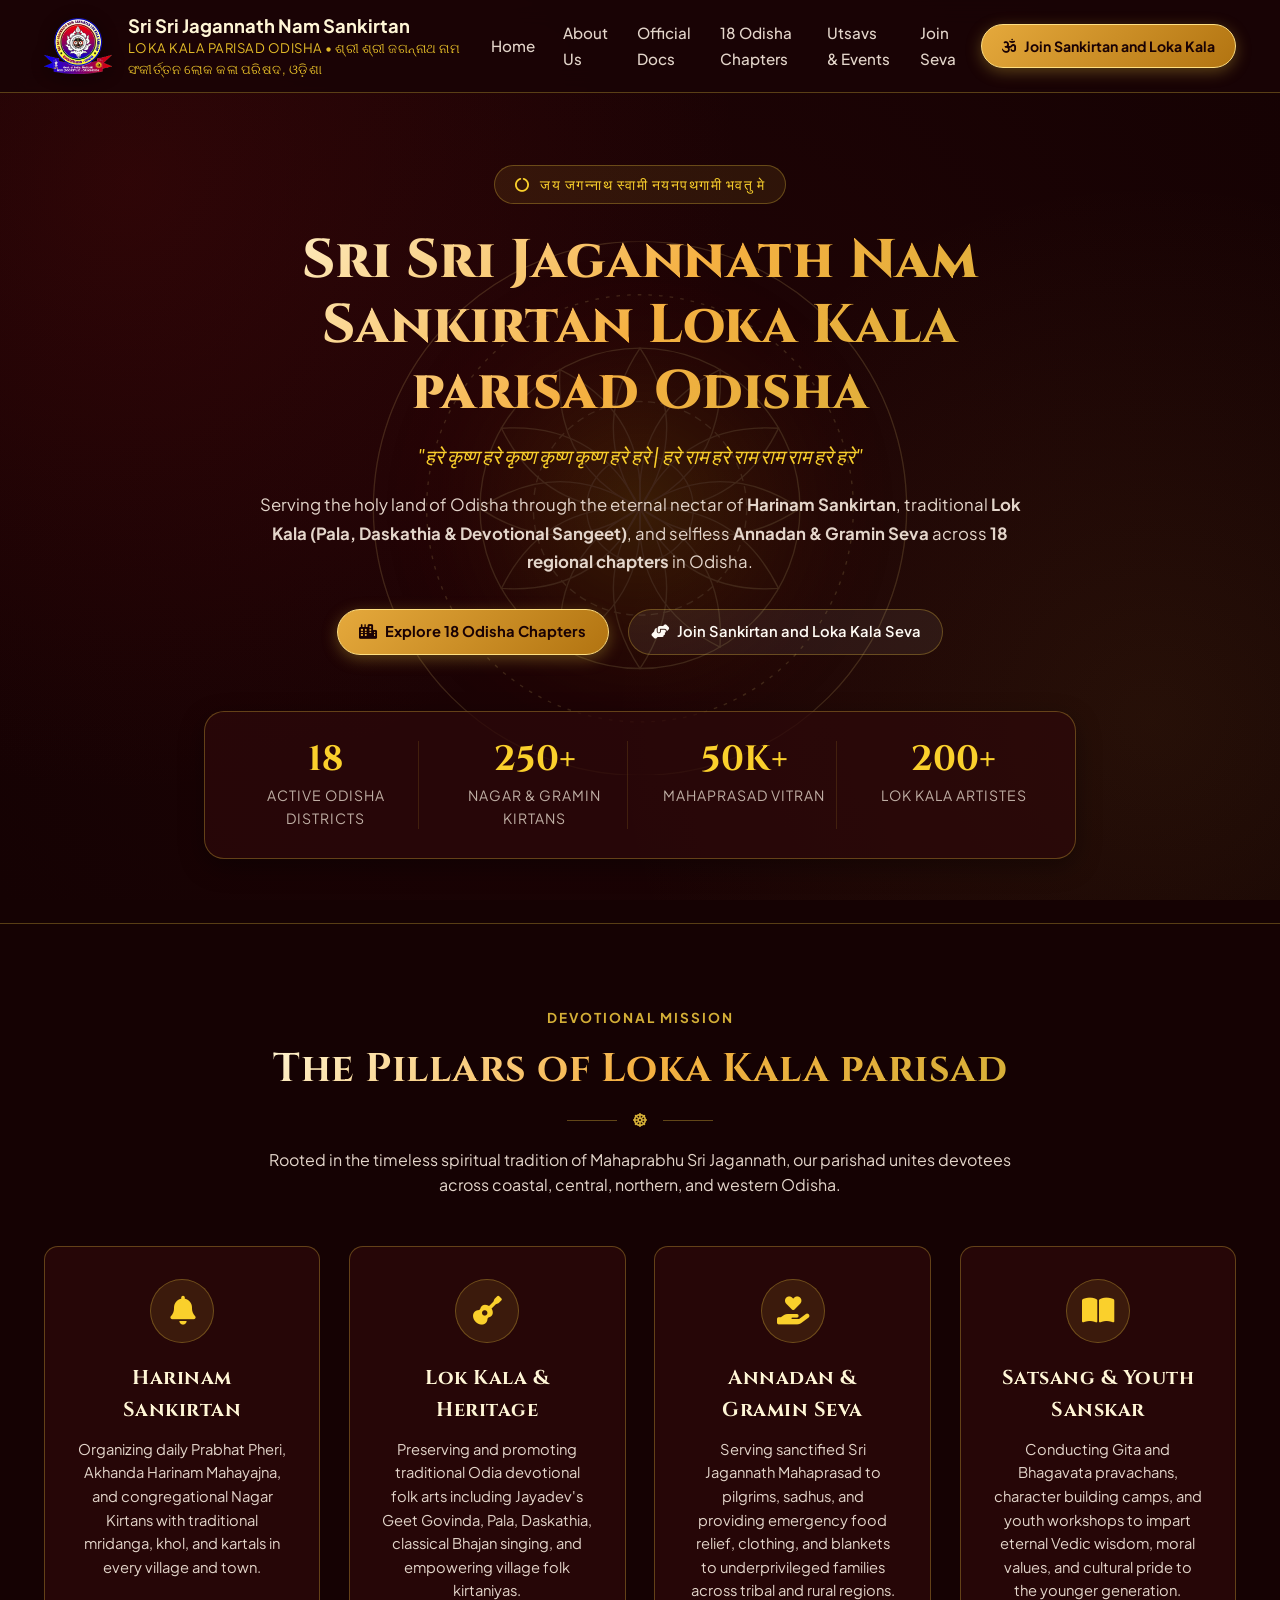
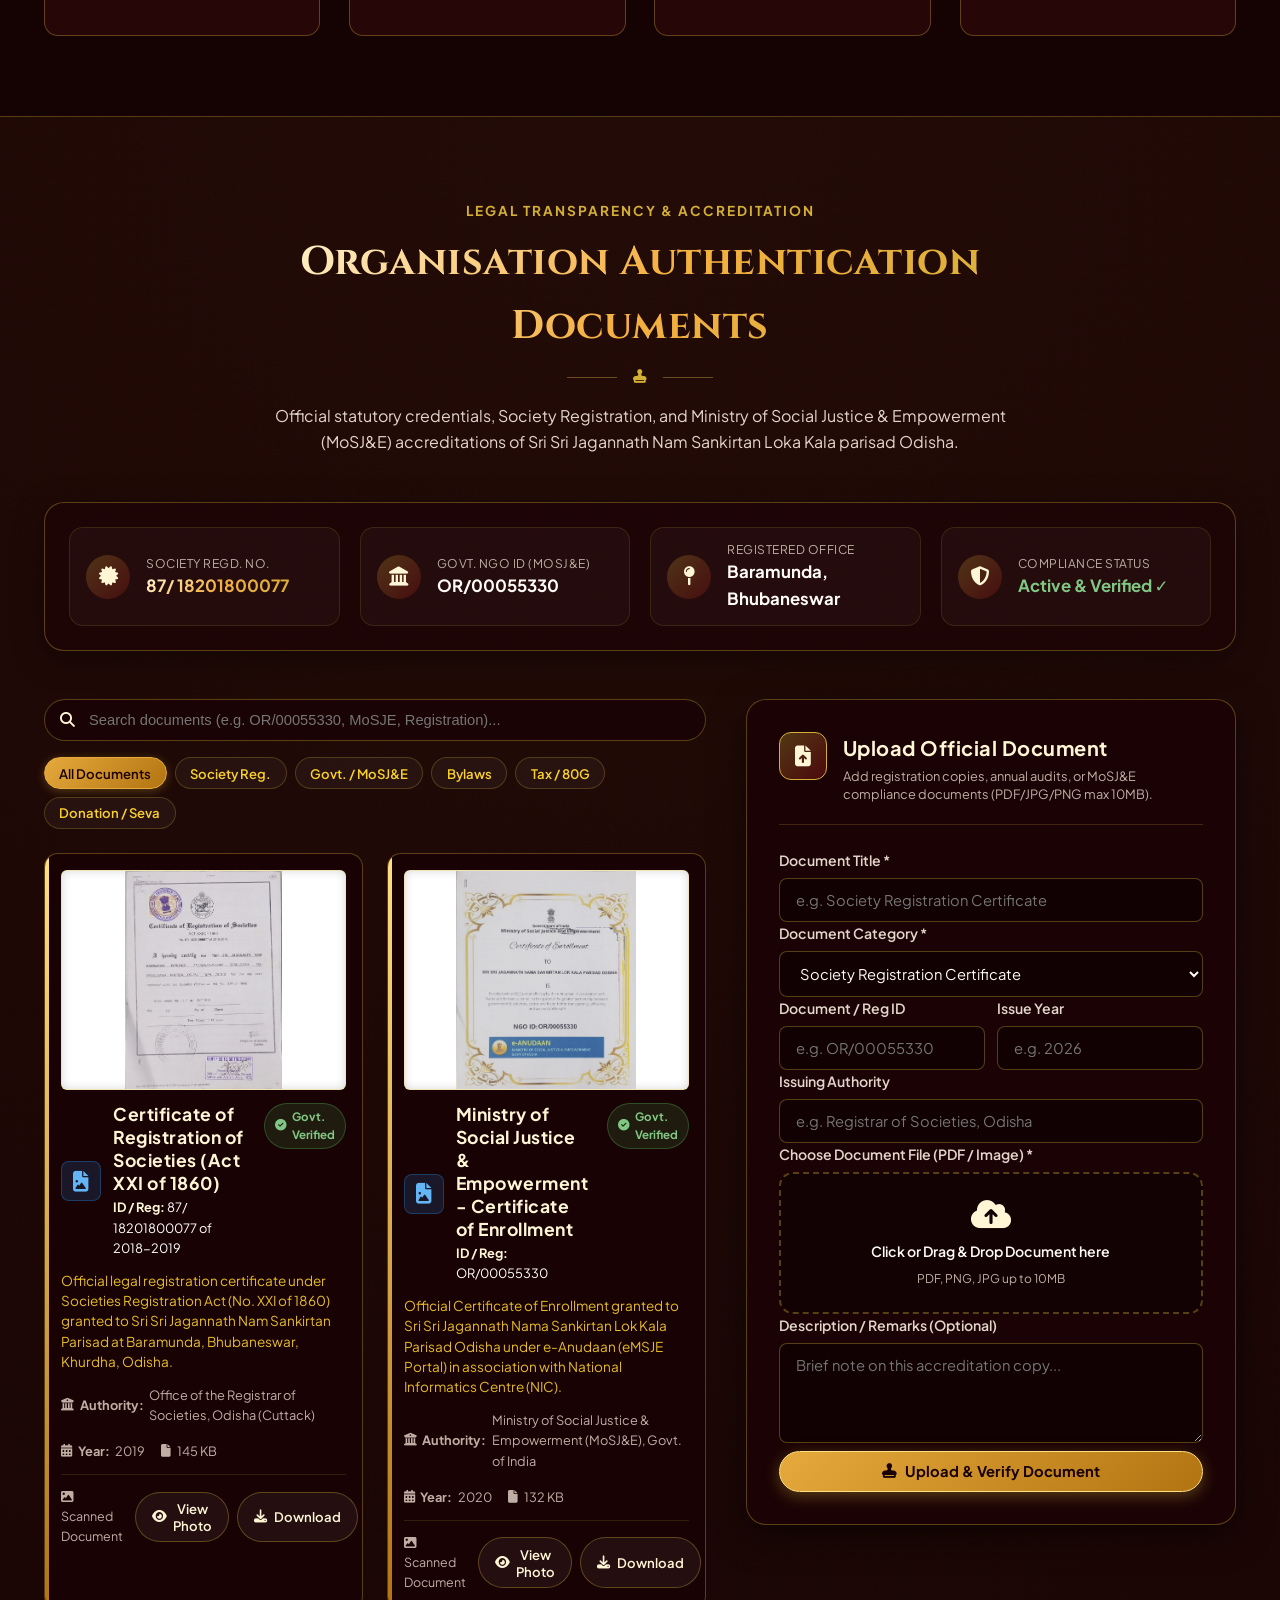
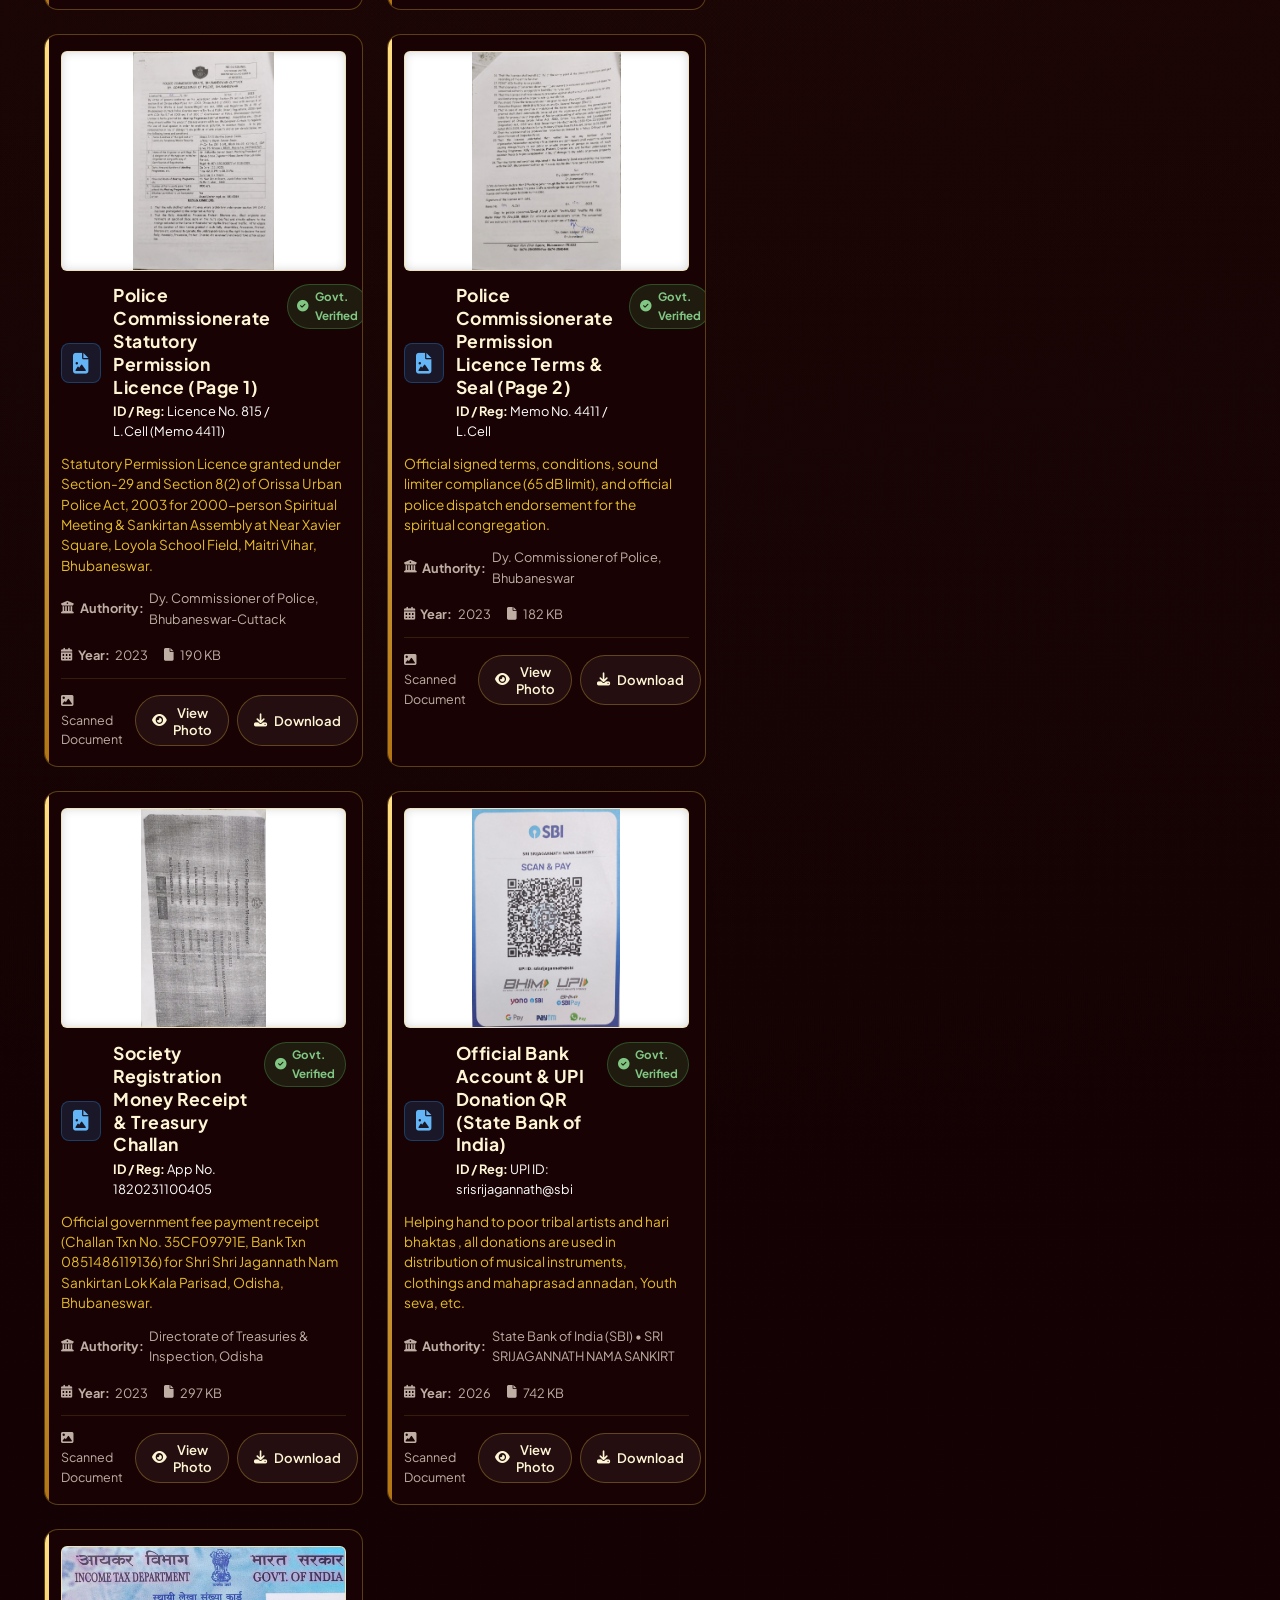
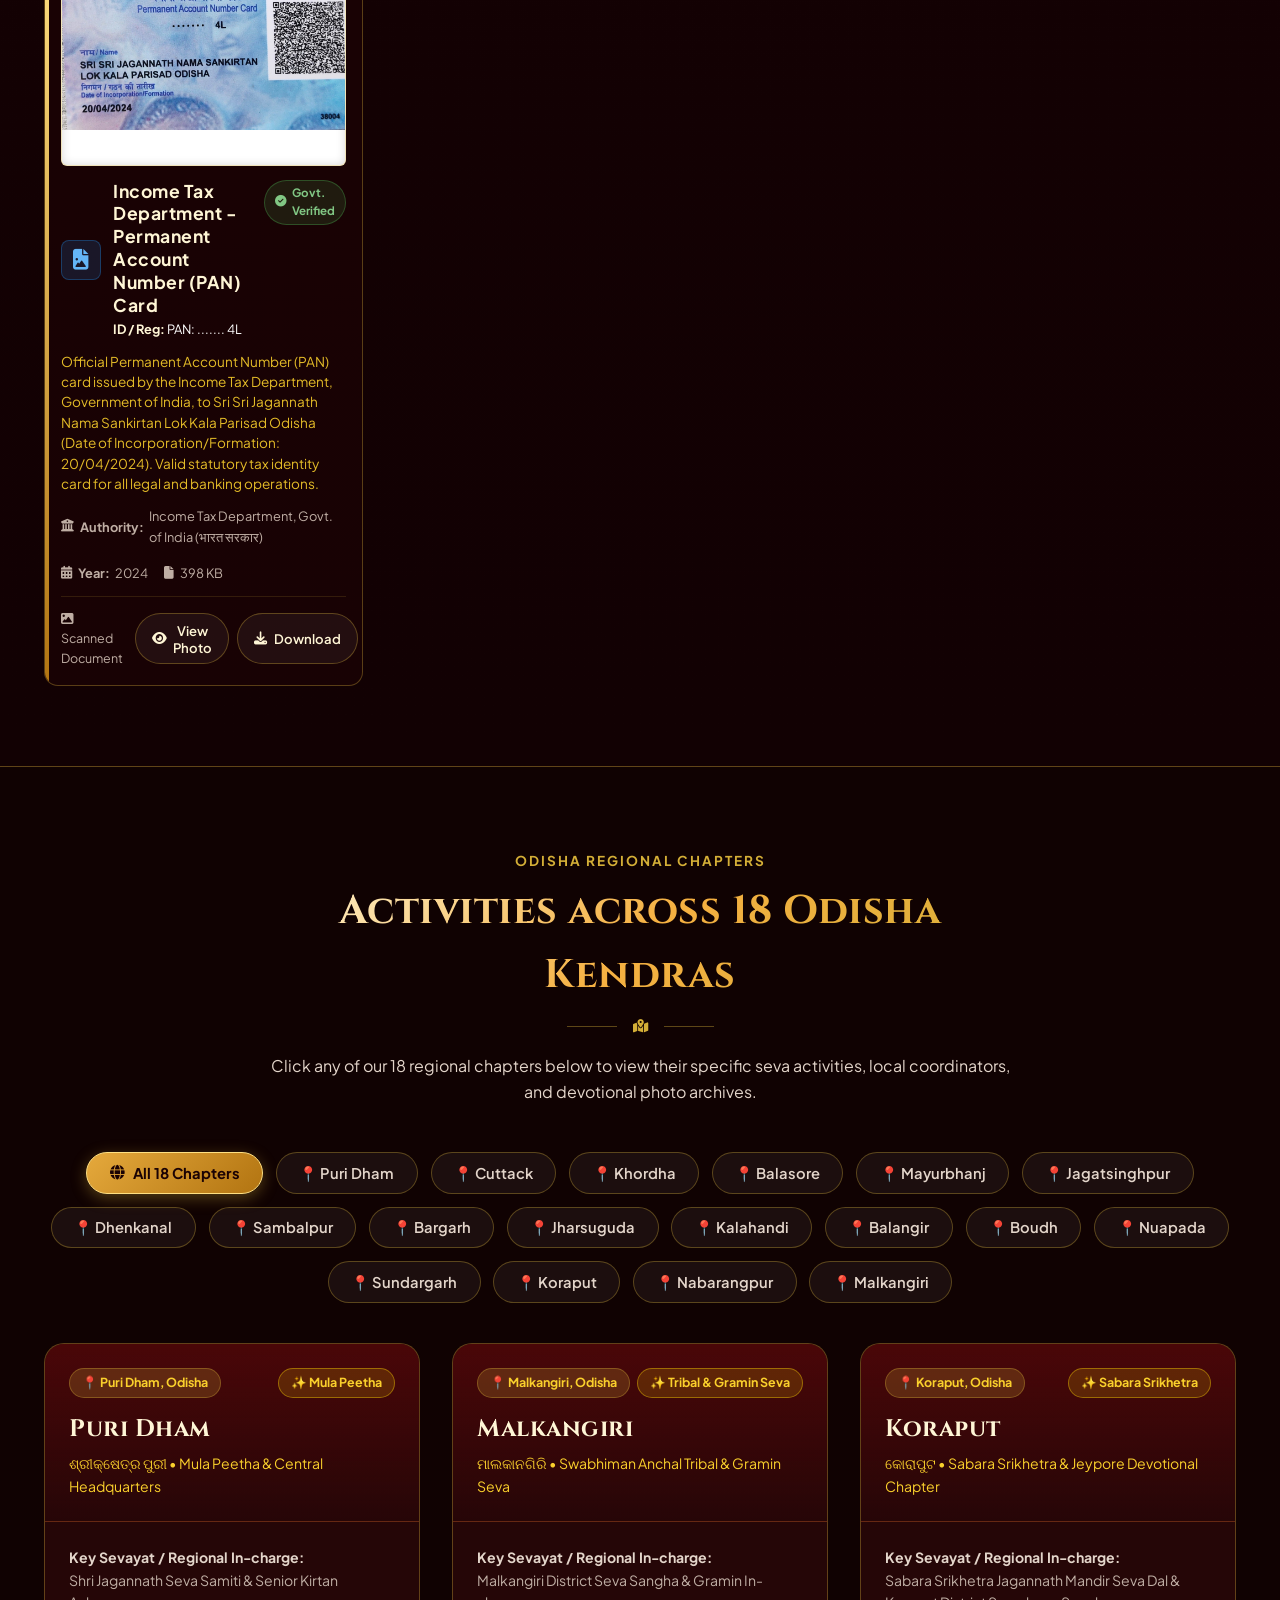
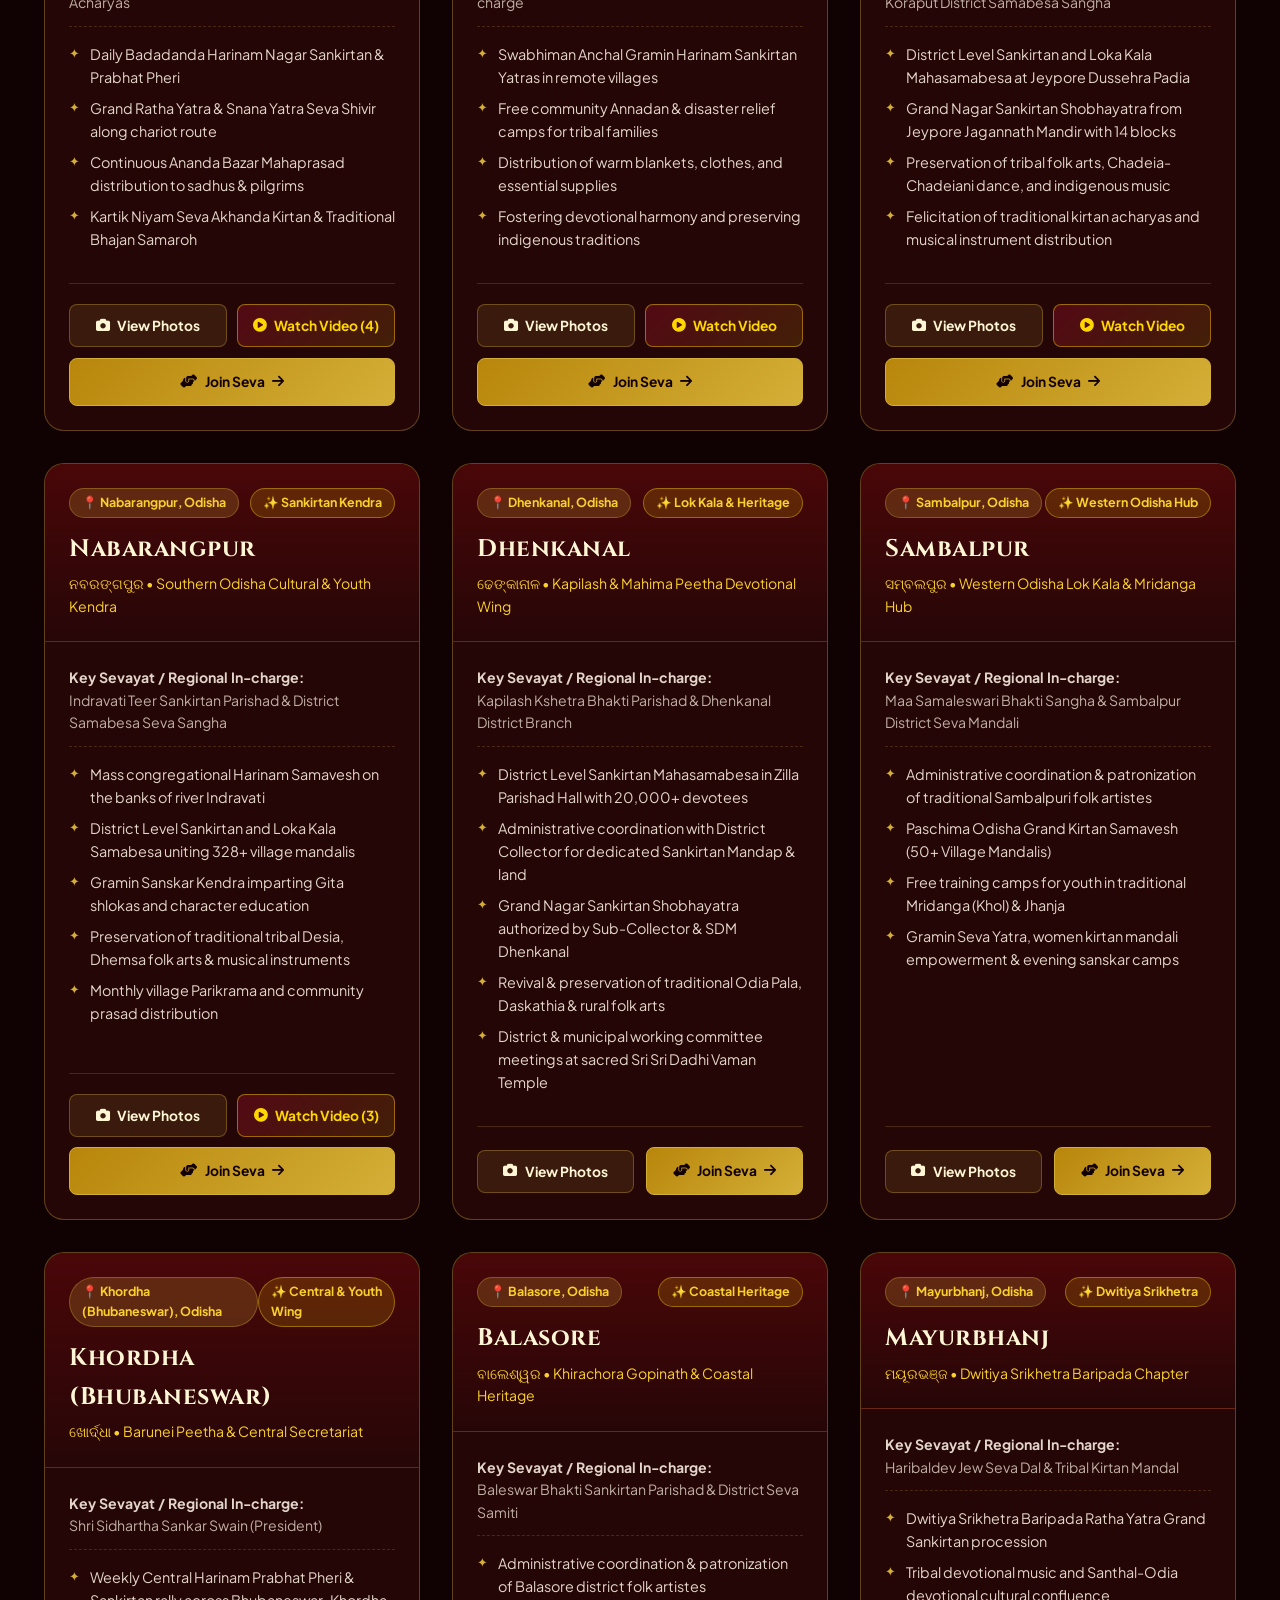
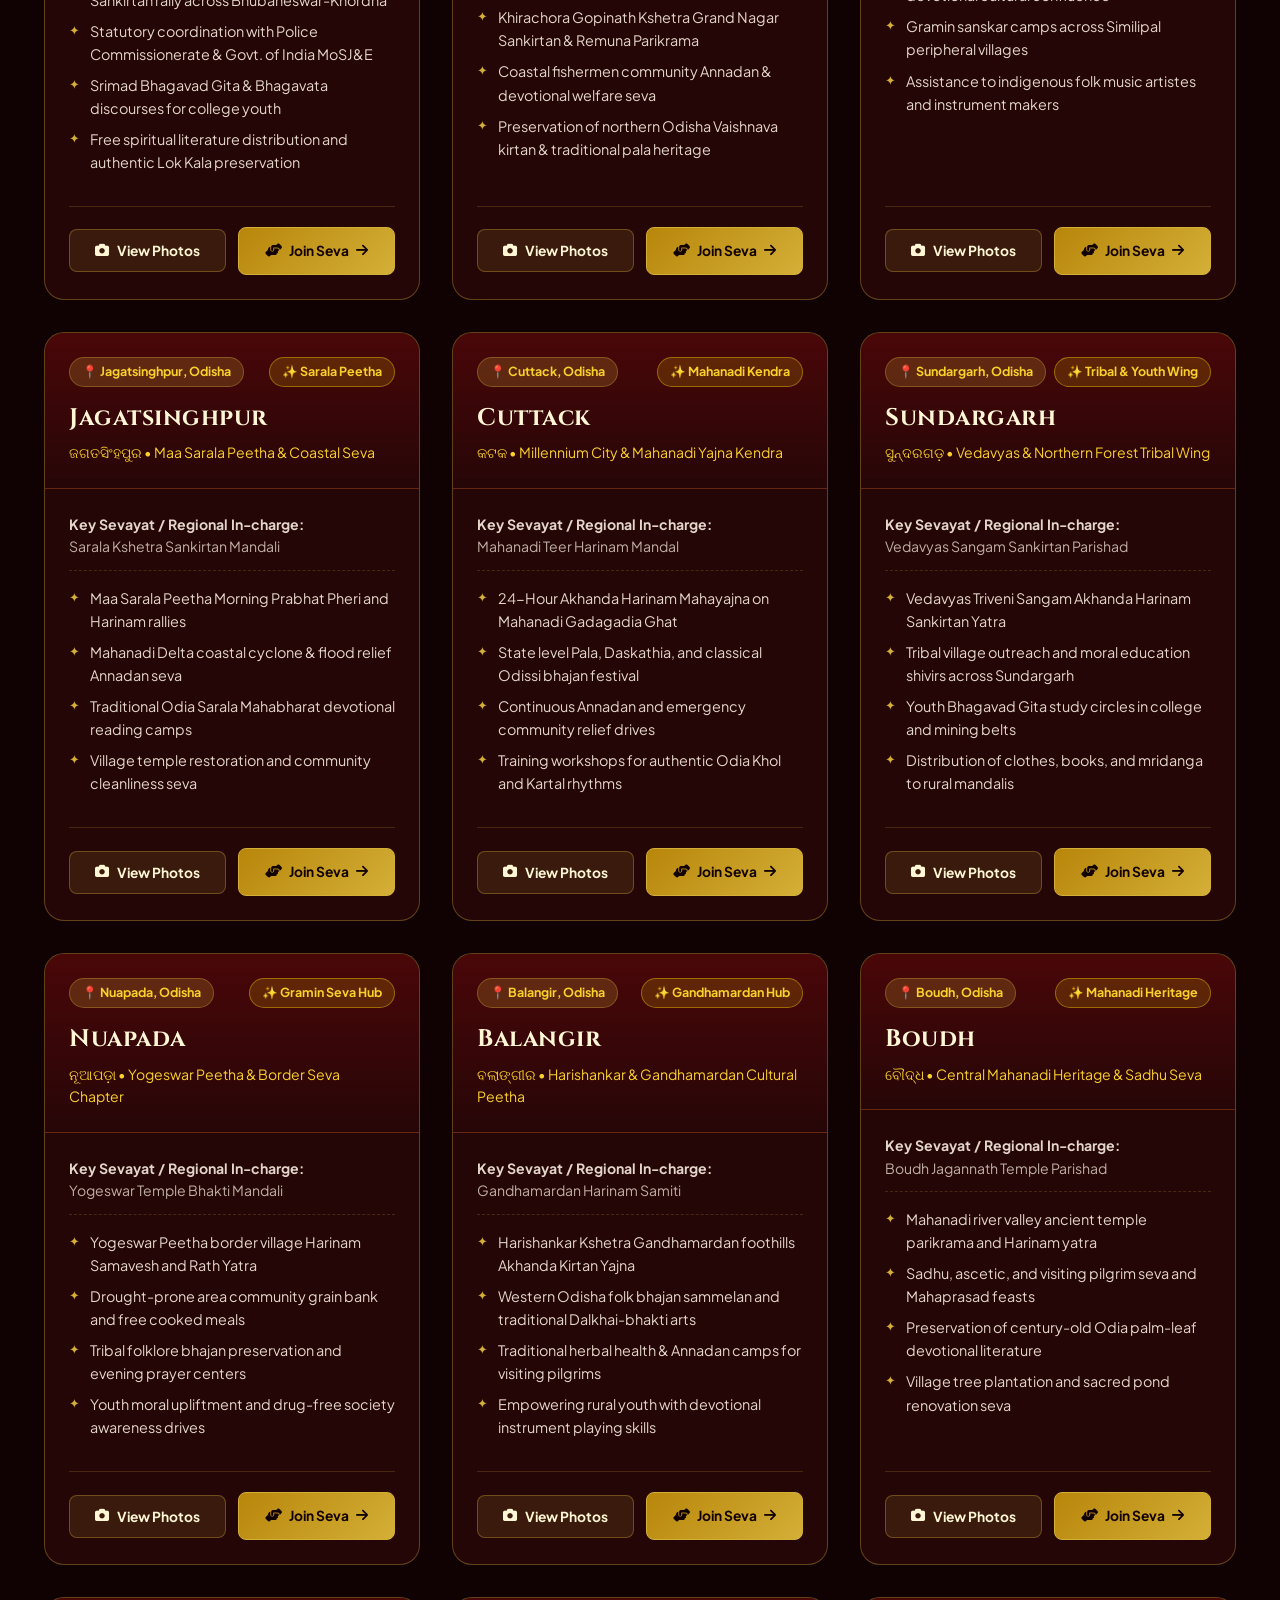
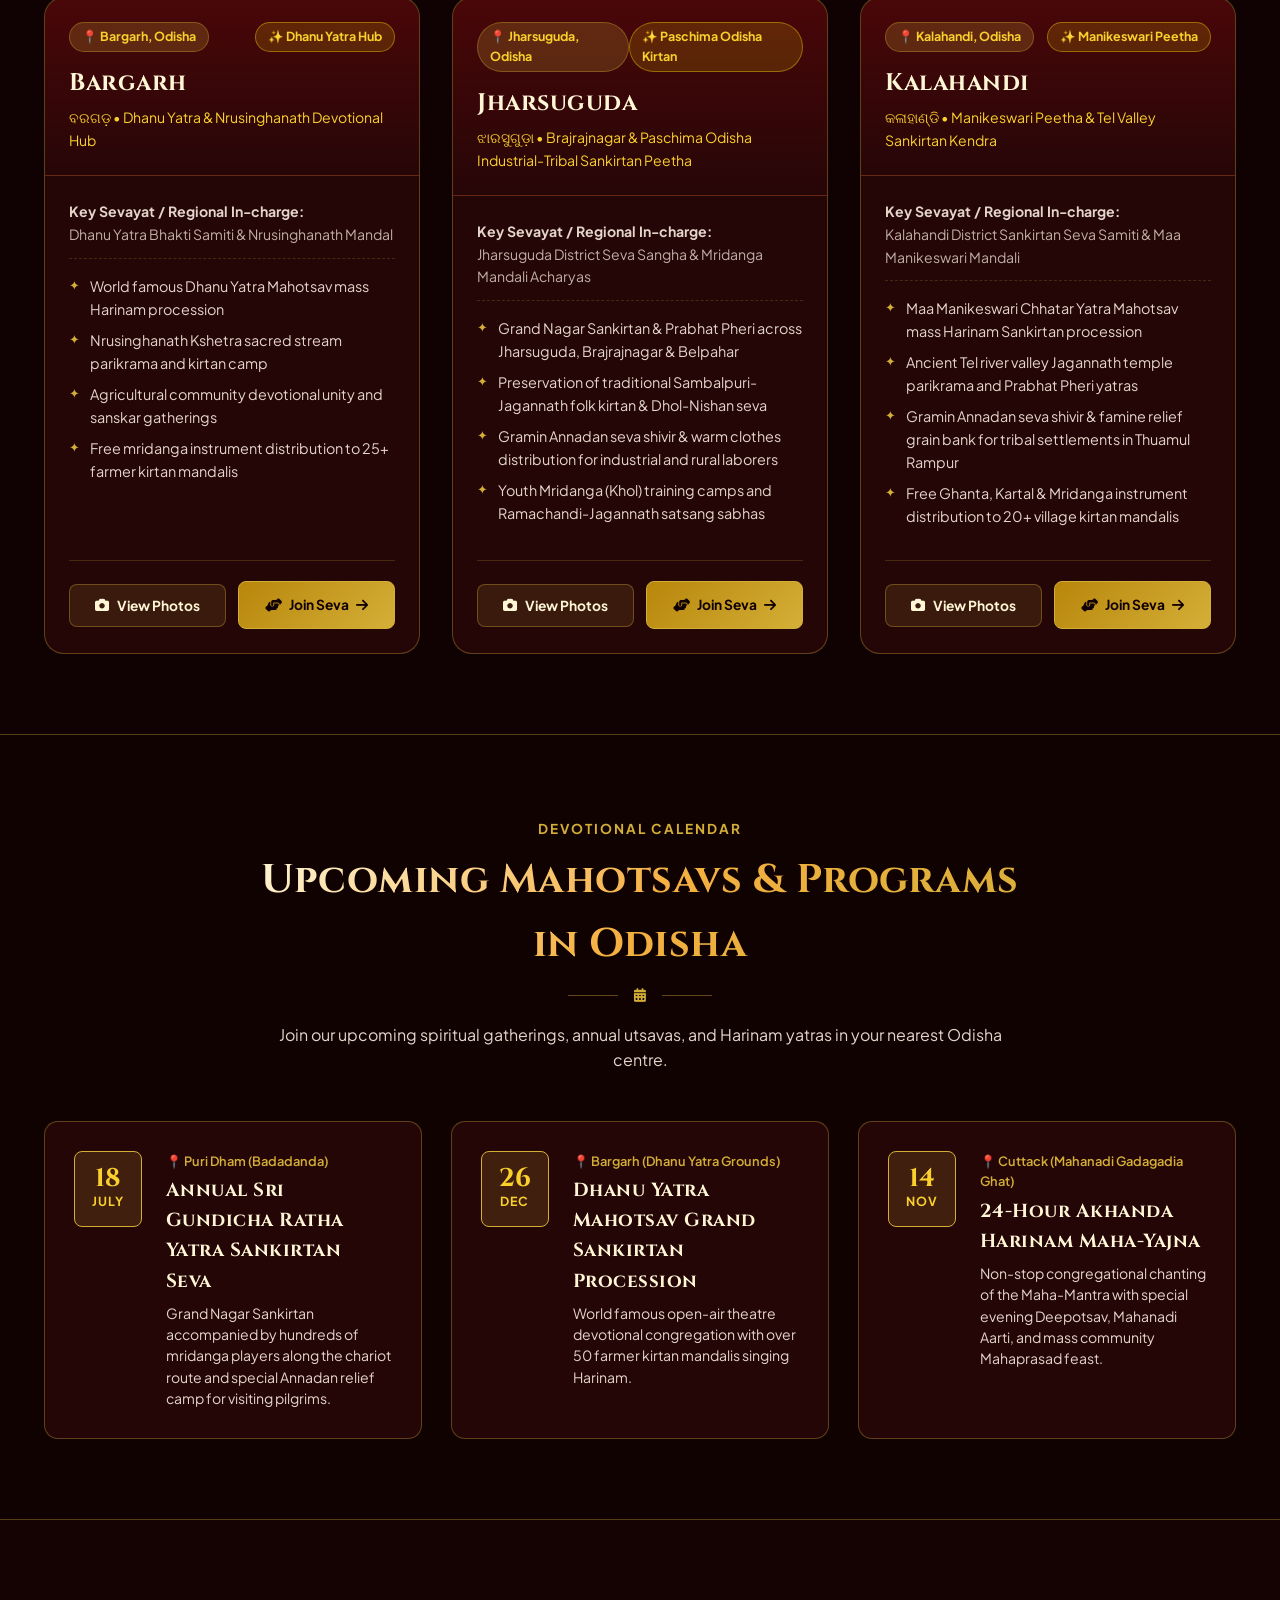
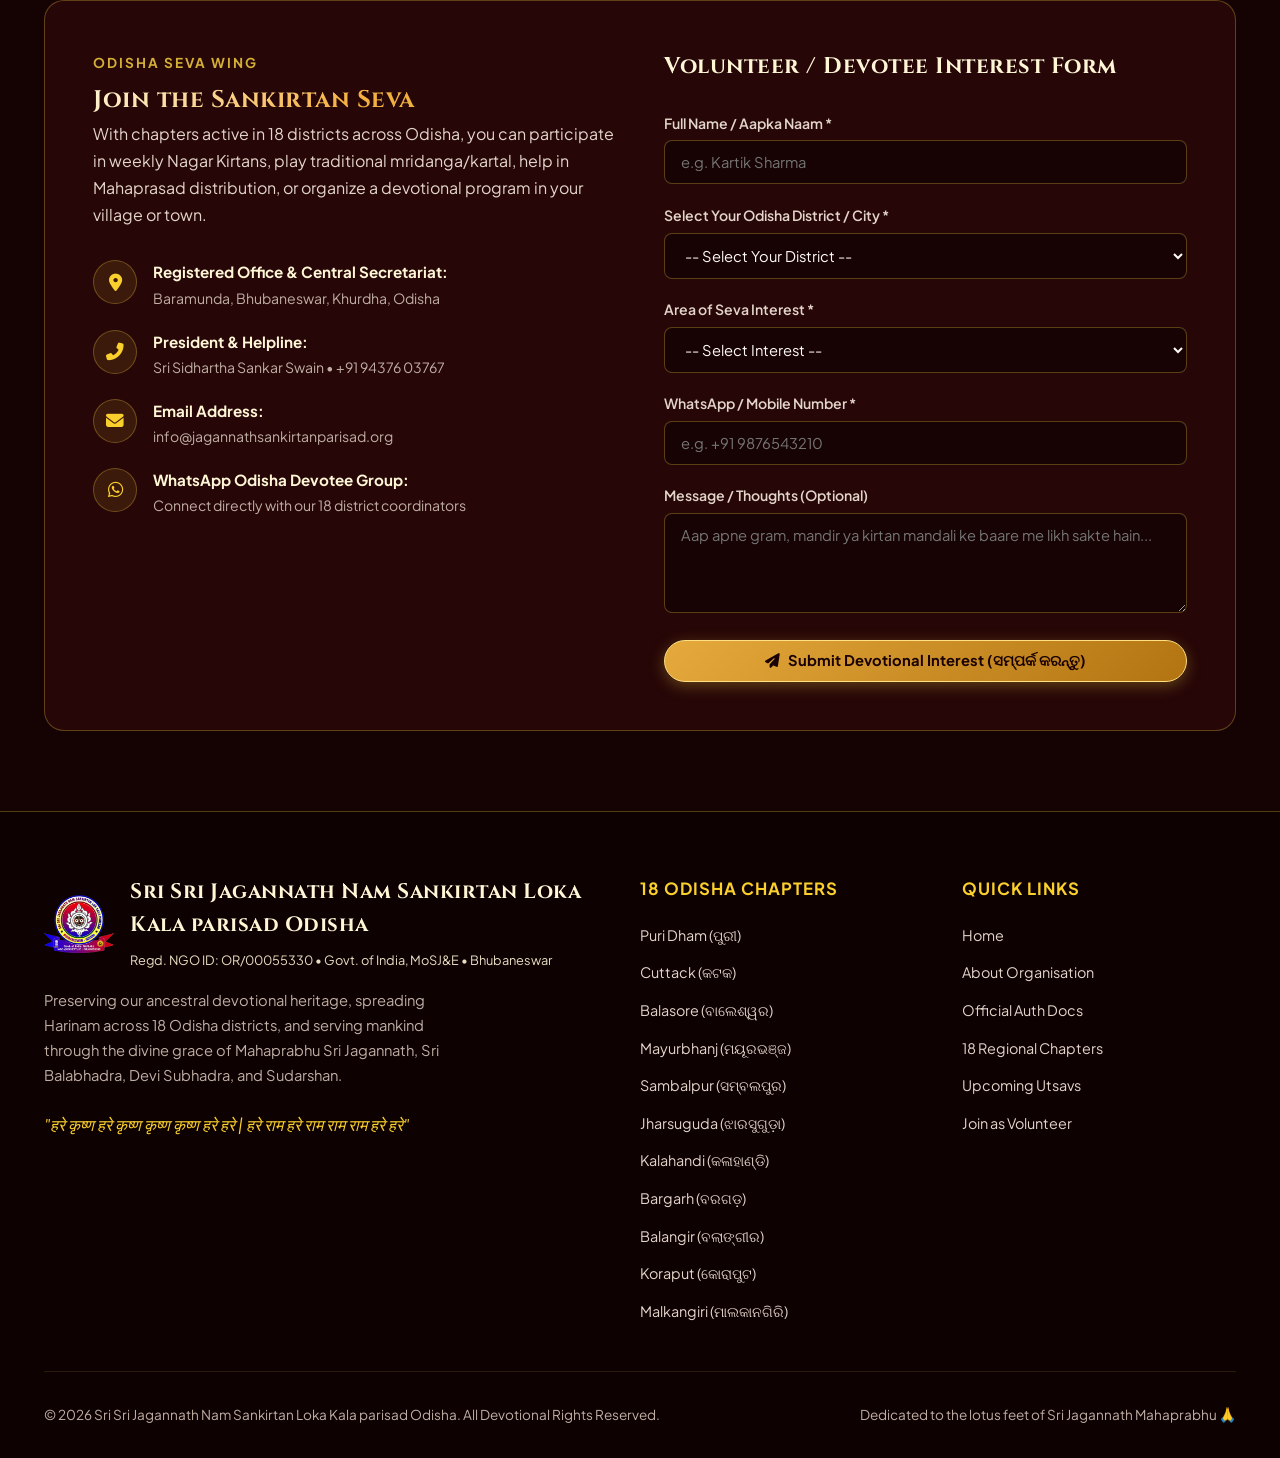
==== commit 3bfdaaf7: "Add Income Tax Department PAN Card to official authentication documents" ====
--- a/src/main/resources/static/index.html
+++ b/src/main/resources/static/index.html
@@ -549,6 +549,53 @@
                     </a>
                     <a href="assets/docs/sbi-upi-donation-qr.png" target="_blank" download class="doc-btn-view" style="text-decoration: none;">
                       <i class="fas fa-download"></i> Download
+                    </a>
+                  </div>
+                </div>
+              </div>
+            </article>
+            <!-- 7. Income Tax Department PAN Card -->
+            <article class="doc-card" data-id="7">
+              <div class="doc-thumbnail-wrap" onclick="openDocDetails(7)" title="Click to view full certificate photo: Income Tax Department - Permanent Account Number (PAN) Card">
+                <img src="assets/docs/income-tax-pan-card.jpg" alt="Income Tax Department - Permanent Account Number (PAN) Card" class="doc-thumbnail-img" loading="eager">
+                <div class="doc-zoom-overlay">
+                  <i class="fas fa-search-plus"></i>
+                  <span>Click to View Full Photo</span>
+                </div>
+              </div>
+              <div class="doc-card-body">
+                <div class="doc-card-top">
+                  <div class="doc-type-box">
+                    <div class="doc-icon-badge image-type">
+                      <i class="fas fa-id-card"></i>
+                    </div>
+                    <div>
+                      <h4 class="doc-title">Income Tax Department - Permanent Account Number (PAN) Card</h4>
+                      <div style="font-size: 0.8rem; color: var(--gold-light); margin-top: 0.15rem;">
+                        <strong>ID / Reg:</strong> <span style="color: #FFF;">PAN: ....... 4L</span>
+                      </div>
+                    </div>
+                  </div>
+                  <span class="doc-badge-verified">
+                    <i class="fas fa-check-circle"></i> Govt. Verified
+                  </span>
+                </div>
+                <p class="doc-desc">Official Permanent Account Number (PAN) card issued by the Income Tax Department, Government of India, to Sri Sri Jagannath Nama Sankirtan Lok Kala Parisad Odisha (Date of Incorporation: 20/04/2024).</p>
+                <div class="doc-meta">
+                  <span><i class="fas fa-university"></i> <strong>Authority:</strong> Income Tax Department, Govt. of India</span>
+                  <span><i class="fas fa-calendar-alt"></i> <strong>Year:</strong> 2024</span>
+                  <span><i class="fas fa-file"></i> 398 KB</span>
+                </div>
+                <div class="doc-card-actions">
+                  <span class="doc-file-info">
+                    <i class="fas fa-id-card"></i> Statutory Tax ID
+                  </span>
+                  <div style="display: flex; gap: 0.5rem;">
+                    <button type="button" class="doc-btn-view" onclick="openDocDetails(7)">
+                      <i class="fas fa-eye"></i> View Full
+                    </button>
+                    <a href="assets/docs/income-tax-pan-card.jpg" download class="doc-btn-download" title="Download Document">
+                      <i class="fas fa-download"></i>
                     </a>
                   </div>
                 </div>
